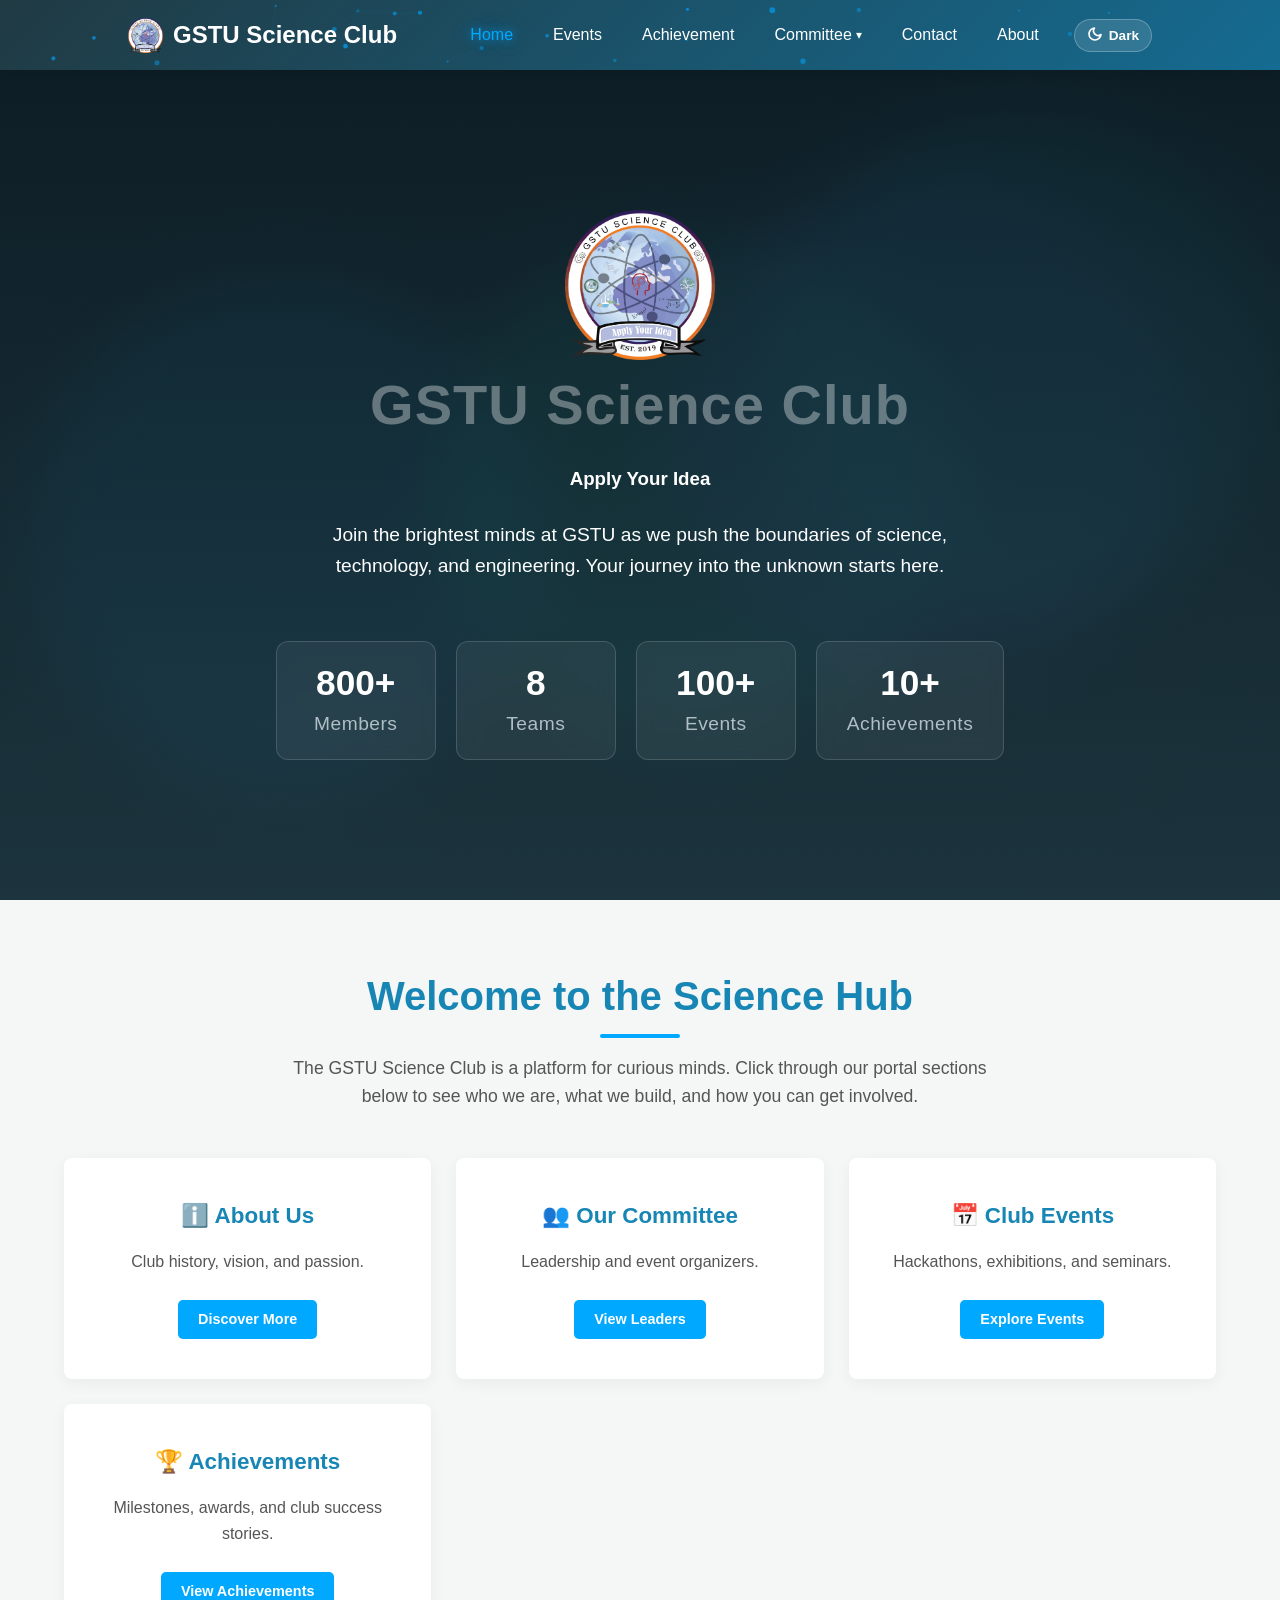
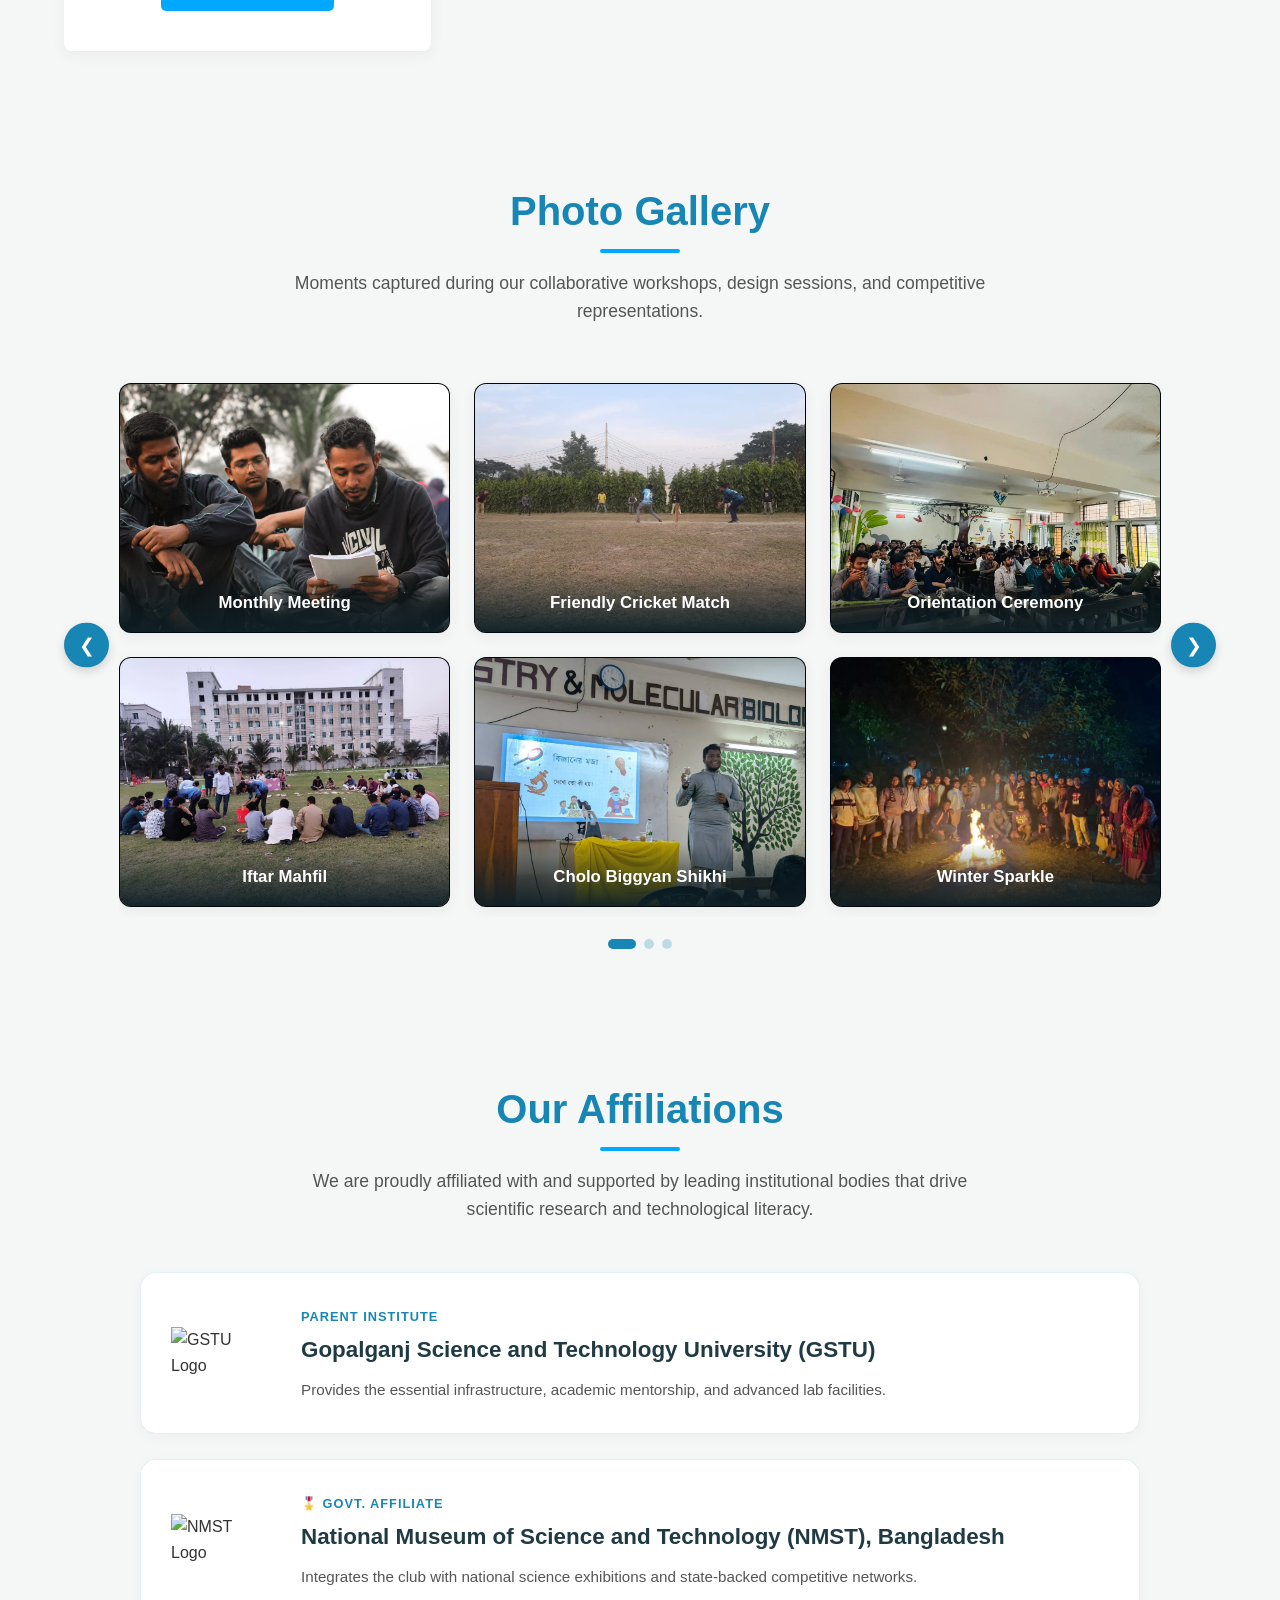
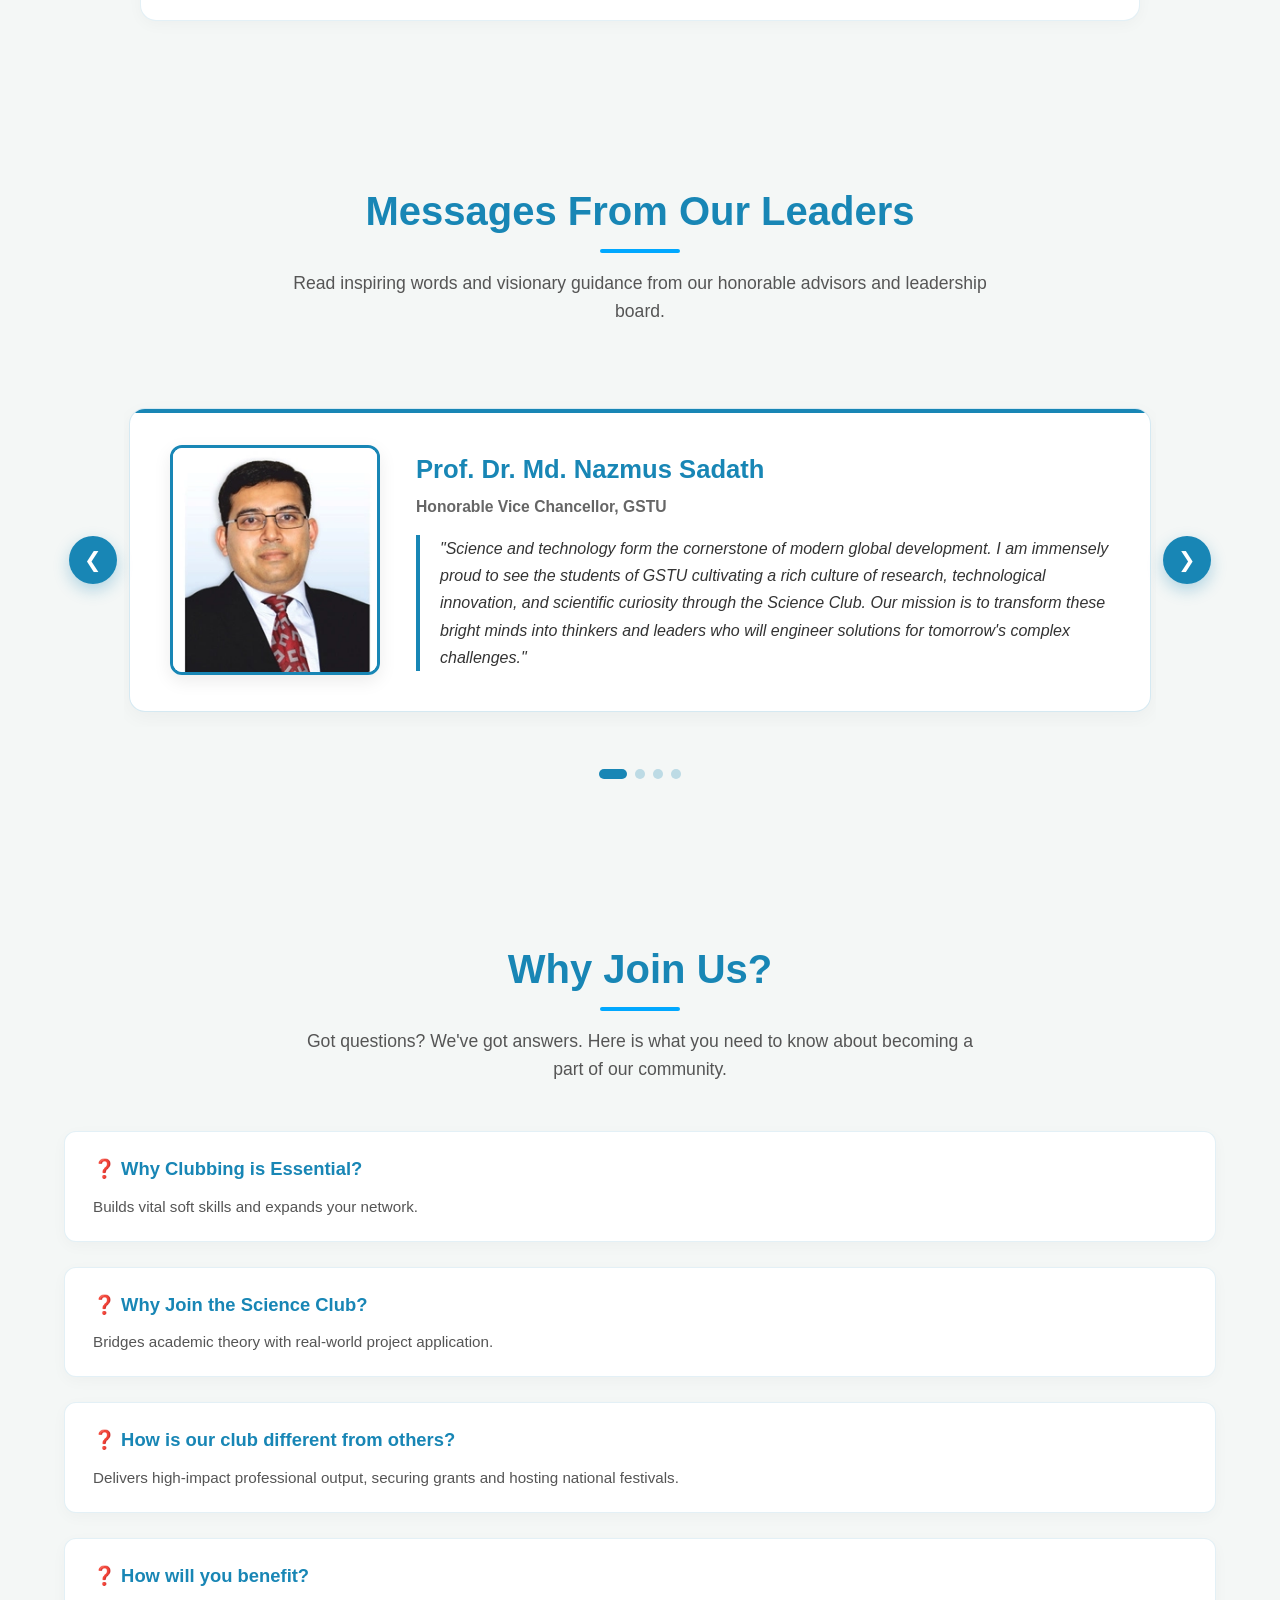
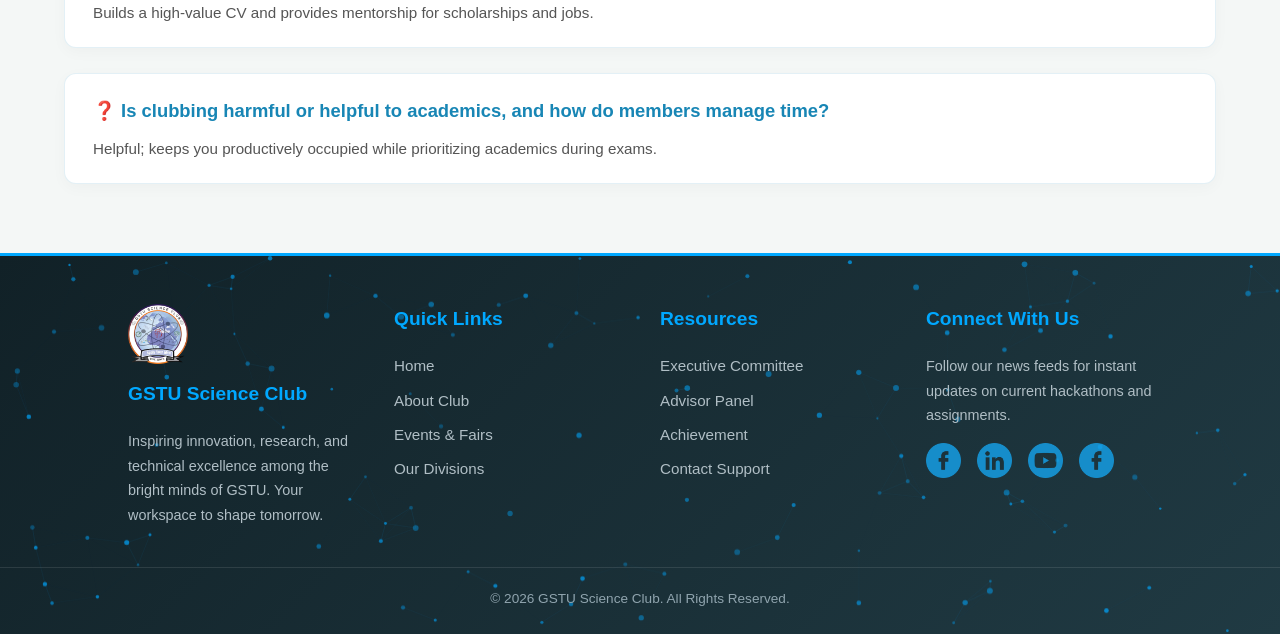
==== index.html @ 538fcd96 "Final" ====
<!DOCTYPE html>
<html lang="en">
<head>
    <meta charset="UTF-8">
    <meta name="viewport" content="width=device-width, initial-scale=1.0">
    <title>Home - GSTU Science Club</title>
    <link rel="stylesheet" href="style.css">
</head>
<body>

    <universal-header></universal-header>

    <section id="hero">
        <img src="image/logo.webp" height="150px" width="150px" alt="GSTU Science Club Logo">
        
        <h1 class="interactive-glow-title" data-text="GSTU Science Club">GSTU Science Club</h1>
        
        <h3>Apply Your Idea</h3> <br>
        <p>Join the brightest minds at GSTU as we push the boundaries of science, technology, and engineering. Your journey into the unknown starts here.</p>
        
        <div class="hero-stats">
            <div class="stat-box">
                <h2>800+</h2>
                <p>Members</p>
            </div>
            <div class="stat-box">
                <h2>8</h2>
                <p>Teams</p>
            </div>
            <div class="stat-box">
                <h2>100+</h2>
                <p>Events</p>
            </div>
            <div class="stat-box">
                <h2>10+</h2>
                <p>Achievements</p>
            </div>
        </div>
    </section>

    <div class="section-container">
        <h2 class="section-title">Welcome to the Science Hub</h2>
        <p class="section-subtitle">The GSTU Science Club is a platform for curious minds. Click through our portal sections below to see who we are, what we build, and how you can get involved.</p>

        <div class="grid">
            <div class="card">
                <h3>ℹ️ About Us</h3>
                <p>Club history, vision, and passion.</p>
                <br>
                <a href="about.html" class="btn" style="padding: 8px 20px; font-size: 0.9rem;">Discover More</a>
            </div>
            <div class="card">
                <h3>👥 Our Committee</h3>
                <p>Leadership and event organizers.</p>
                <br>
                <a href="committee.html" class="btn" style="padding: 8px 20px; font-size: 0.9rem;">View Leaders</a>
            </div>

            <div class="card">
                <h3>📅 Club Events</h3>
                <p>Hackathons, exhibitions, and seminars.</p>
                <br>
                <a href="events.html" class="btn" style="padding: 8px 20px; font-size: 0.9rem;">Explore Events</a>
            </div>

            <div class="card">
                <h3>🏆 Achievements</h3>
                <p>Milestones, awards, and club success stories.</p>
                <br>
                <a href="achievement.html" class="btn" style="padding: 8px 20px; font-size: 0.9rem;">View Achievements</a>
            </div>
        </div>
    </div>

<div class="section-container">
        <h2 class="section-title">Photo Gallery</h2>
        <p class="section-subtitle">Moments captured during our collaborative workshops, design sessions, and competitive representations.</p>

        <div class="gallery-carousel-container">
            <button class="carousel-btn prev-btn" id="galleryPrev" aria-label="Previous photos">&#10094;</button>
            <div class="gallery-carousel-viewport">
                <div class="gallery-double-row-track" id="galleryTrack">
                    <div class="gallery-item">
                        <img src="image/meeting.webp" alt="Monthly Meeting">
                        <div class="gallery-caption">Monthly Meeting</div>
                    </div>
                    <div class="gallery-item">
                        <img src="image/iftar.webp" alt="Iftar Mahfil">
                        <div class="gallery-caption">Iftar Mahfil</div>
                    </div>
                    <div class="gallery-item">
                        <img src="image/cricket.webp" alt="Friendly Cricket Match">
                        <div class="gallery-caption">Friendly Cricket Match</div>
                    </div>
                    <div class="gallery-item">
                        <img src="image/cholo biggan sikhi.webp" alt="Cholo Biggyan Shikhi">
                        <div class="gallery-caption">Cholo Biggyan Shikhi</div>
                    </div>
                    <div class="gallery-item">
                        <img src="image/ori.webp" alt="Orientation Ceremony">
                        <div class="gallery-caption">Orientation Ceremony</div>
                    </div>
                    <div class="gallery-item">
                        <img src="image/winter.webp" alt="Winter Sparkle">
                        <div class="gallery-caption">Winter Sparkle</div>
                    </div>
                    <div class="gallery-item">
                        <img src="image/member req.webp" alt="Member Recruitment">
                        <div class="gallery-caption">Member Recruitment</div>
                    </div>
                    <div class="gallery-item">
                        <img src="image/spss.webp" alt="SPSS Workshop">
                        <div class="gallery-caption">SPSS Workshop</div>
                    </div>
                    <div class="gallery-item">
                        <img src="image/fest 2.webp" alt="Science Fest">
                        <div class="gallery-caption">Science Fest</div>
                    </div>
                    <div class="gallery-item">
                        <img src="image/cr5.webp" alt="Winner: Youth Inovation Fund">
                        <div class="gallery-caption">Winner: Youth Inovation Fund</div>
                    </div>
                    <div class="gallery-item">
                        <img src="image/school visit.webp" alt="School Visit">
                        <div class="gallery-caption">School Visit</div>
                    </div>
                    <div class="gallery-item">
                        <img src="image/crc.webp" alt="Program With CRC">
                        <div class="gallery-caption">Program With CRC</div>
                    </div>
                    <div class="gallery-item">
                        <img src="image/plastic.webp" alt="Cutting Plastic for Climate Action">
                        <div class="gallery-caption">Cutting Plastic for Climate Action</div>
                    </div>
                    <div class="gallery-item">
                        <img src="image/seminar.webp" alt="Seminar">
                        <div class="gallery-caption">Seminar</div>
                    </div>
                    <div class="gallery-item">
                        <img src="image/Debate 1.webp">
                        <div class="gallery-caption">Runner Up: Debate Competition</div>
                    </div>
                    <div class="gallery-item">
                        <img src="image/seminar 2.webp" alt="Seminar">
                        <div class="gallery-caption">Seminar</div>
                    </div>
                    <div class="gallery-item">
                        <img src="image/tree.webp" alt="Tree Plantation">
                        <div class="gallery-caption">Tree Plantation</div>
                    </div>
                    <div class="gallery-item">
                        <img src="image/nmst.webp" alt="National Museum of Science & Technology">
                        <div class="gallery-caption">National Museum of Science & Technology</div>
                    </div>
                </div>                    
        <button class="carousel-btn next-btn" id="galleryNext" aria-label="Next photos">&#10095;</button>
            </div>
            </div>
                <div class="gallery-carousel-dots" id="galleryDots"></div>
        </div>
    </div>

    <div class="section-container">
        <h2 class="section-title">Our Affiliations</h2>
        <p class="section-subtitle">We are proudly affiliated with and supported by leading institutional bodies that drive scientific research and technological literacy.</p>
        
        <div class="affiliations-list" style="display: flex; flex-direction: column; gap: 25px; max-width: 1000px; margin: 2.5rem auto 0 auto;">
            
            <div class="affiliation-wide-card interactive-affiliation-card">
                <div class="affiliation-logo-frame" style="flex-shrink: 0; width: 100px; height: 100px; display: flex; align-items: center; justify-content: center; position: relative; z-index: 2;">
                    <img src="https://upload.wikimedia.org/wikipedia/en/6/67/GSTU_Logo.png" alt="GSTU Logo" style="max-width: 100%; max-height: 100%; object-fit: contain;">
                </div>
                <div class="affiliation-details" style="position: relative; z-index: 2;">
                    <span class="affiliation-badge">Parent Institute</span>
                    <h3>Gopalganj Science and Technology University (GSTU)</h3>
                    <p>Provides the essential infrastructure, academic mentorship, and advanced lab facilities.</p>
                </div>
            </div>

            <div class="affiliation-wide-card interactive-affiliation-card">
                <div class="affiliation-logo-frame" style="flex-shrink: 0; width: 100px; height: 100px; display: flex; align-items: center; justify-content: center; position: relative; z-index: 2;">
                    <img src="https://upload.wikimedia.org/wikipedia/en/thumb/a/a3/National_Museum_of_Science_and_Technology_%28Bangladesh%29_logo.svg/500px-National_Museum_of_Science_and_Technology_%28Bangladesh%29_logo.svg.png" alt="NMST Logo" style="max-width: 100%; max-height: 100%; object-fit: contain;">
                </div>
                <div class="affiliation-details" style="position: relative; z-index: 2;">
                    <span class="affiliation-badge">🎖️ Govt. Affiliate</span>
                    <h3>National Museum of Science and Technology (NMST), Bangladesh</h3>
                    <p>Integrates the club with national science exhibitions and state-backed competitive networks.</p>
                </div>
            </div>

        </div>
    </div>

    <!-- Messages From Our Leaders Section -->
    <div class="section-container messages-section">
        <h2 class="section-title">Messages From Our Leaders</h2>
        <p class="section-subtitle">Read inspiring words and visionary guidance from our honorable advisors and leadership board.</p>

        <!-- Carousel Wrapper (Max Width: 1400px) -->
        <div class="msg-carousel-container" id="msgCarousel" tabindex="0" aria-label="Leader Messages Carousel. Use arrow keys to navigate.">

            <button class="msg-carousel-btn msg-prev-btn" id="msgPrev" aria-label="Previous message">&#10094;</button>
            
            <div class="msg-carousel-viewport" id="msgViewport">
                <div class="msg-carousel-track" id="msgTrack">
                    
                    <!-- Leader 1: Vice Chancellor -->
                    <div class="message-card" data-index="0">
                        <div class="leader-image-frame">
                            <img src="image/VC.webp" alt="Prof. Dr. Md. Nazmus Sadath" onerror="this.src='image/logo.webp'">
                        </div>
                        <div class="leader-content">
                            <h3 class="leader-name">Prof. Dr. Md. Nazmus Sadath</h3>
                            <p class="leader-title">Honorable Vice Chancellor, GSTU</p>
                            <blockquote class="leader-quote">
                                "Science and technology form the cornerstone of modern global development. I am immensely proud to see the students of GSTU cultivating a rich culture of research, technological innovation, and scientific curiosity through the Science Club. Our mission is to transform these bright minds into thinkers and leaders who will engineer solutions for tomorrow's complex challenges."
                            </blockquote>
                        </div>
                    </div>

                    <!-- Leader 2: Chief Advisor -->
                    <div class="message-card" data-index="1">
                        <div class="leader-image-frame">
                            <img src="image/CA.webp" alt="Dr. Md. Kamruzzaman" onerror="this.src='image/logo.webp'">
                        </div>
                        <div class="leader-content">
                            <h3 class="leader-name">Prof Dr. Md. Kamruzzaman</h3>
                            <p class="leader-title">Chief Advisor, GSTU Science Club</p>
                            <blockquote class="leader-quote">
                                "Education is not merely about accumulating facts; it is about learning how to use those facts to innovate. The GSTU Science Club provides a magnificent workspace where classroom theory meets hands-on application. I encourage every student to step forward, join hands with our division teams, work on impactful research, and expand their technical mastery."
                            </blockquote>
                        </div>
                    </div>

                    <!-- Leader 3: President -->
                    <div class="message-card" data-index="2">
                        <div class="leader-image-frame">
                            <img src="image/PS.webp" alt="Md. Tawhidur Rahman" onerror="this.src='image/logo.webp'">
                        </div>
                        <div class="leader-content">
                            <h3 class="leader-name">Md. Tawhidur Rahman</h3>
                            <p class="leader-title">President, GSTU Science Club</p>
                            <blockquote class="leader-quote">
                                "What unites us is a single, constant passion: curiosity. The GSTU Science Club was formed to provide you with a platform for launching even your most far-fetched notions and finding the answers to your technically-based queries. We envision creating a world where failures lead to successes and where each and every one of our students can take that curiosity to the next level."
                            </blockquote>
                        </div>
                    </div>

                    <!-- Leader 4: General Secretary -->
                    <div class="message-card" data-index="3">
                        <div class="leader-image-frame">
                            <img src="image/GS.webp" alt="S M Al-Amin Nishan" onerror="this.src='image/logo.webp'">
                        </div>
                        <div class="leader-content">
                            <h3 class="leader-name">S M Al-Amin Nishan</h3>
                            <p class="leader-title">General Secretary, GSTU Science Club</p>
                            <blockquote class="leader-quote">
                                "I believe science has the power to transform society and build a sustainable future. My vision is to promote scientific curiosity, innovation, and research among students through impactful projects, conferences, and collaborative activities. Together, we strive to create a vibrant scientific community that addresses environmental challenges and contributes to the betterment of society."
                            </blockquote>
                        </div>
                    </div>

                </div>
            </div>

            <button class="msg-carousel-btn msg-next-btn" id="msgNext" aria-label="Next message">&#10095;</button>
        </div>

        <!-- Pagination Dots -->
        <div class="msg-carousel-dots" id="msgDots"></div>
    </div>
    
    <div class="section-container qa-section">
        <h2 class="section-title">Why Join Us?</h2>
        <p class="section-subtitle">Got questions? We've got answers. Here is what you need to know about becoming a part of our community.</p>
        
        <div class="qa-container" style="max-width: 1200px; margin: 0 auto; text-align: left; display: flex; flex-direction: column; gap: 20px;">
            
            <div class="qa-item interactive-qa-card">
                <h4>❓ Why Clubbing is Essential?</h4>
                <p>Builds vital soft skills and expands your network.</p>
            </div>

            <div class="qa-item interactive-qa-card">
                <h4>❓ Why Join the Science Club?</h4>
                <p>Bridges academic theory with real-world project application.</p>
            </div>

            <div class="qa-item interactive-qa-card">
                <h4>❓ How is our club different from others?</h4>
                <p>Delivers high-impact professional output, securing grants and hosting national festivals.</p>
            </div>

            <div class="qa-item interactive-qa-card">
                <h4>❓ How will you benefit?</h4>
                <p>Builds a high-value CV and provides mentorship for scholarships and jobs.</p>
            </div>

            <div class="qa-item interactive-qa-card">
                <h4>❓ Is clubbing harmful or helpful to academics, and how do members manage time?</h4>
                <p>Helpful; keeps you productively occupied while prioritizing academics during exams.</p>
            </div>
        </div>
    </div>

    <!-- Full-Screen Gallery Preview Modal -->
    <div id="galleryModal" class="gallery-modal" aria-hidden="true">
        <span class="modal-close" id="modalClose">&times;</span>
        <div class="modal-content-wrapper">
            <img class="modal-image" id="modalImg" src="" alt="Expanded View">
            <div class="modal-caption" id="modalCaption"></div>
        </div>
    </div>

    <universal-footer></universal-footer>

    <script src="main.js"></script>
</body>
</html>
---- style.css ----
/* Base Styles */
:root {
    --primary-color: #1886b5;
    --secondary-color: #203a43;
    --accent-color: #00a8ff;
    --text-dark: #333333;
    --text-muted: #555555;
    --text-light: #ffffff;
    --bg-light: #f4f7f6;
    --card-bg: #ffffff;
    
    /* Social Button Theme Variables */
    --btn-social-bg: #f0f2f5;
    --btn-social-text: #1c1e21;

    --brand-primary: #1886b5;
    --brand-hover: #005678;
}

/* Dark Theme Variables Configuration Overrides */
[data-theme="dark"] {
    --primary-color: #1aa4df;
    --secondary-color: #0b1518;
    --accent-color: #00e5ff;
    --text-dark: #f4f7f6;
    --text-muted: #b0bec5;
    --text-light: #ffffff;
    --bg-light: #121e24;
    --card-bg: #1a2d36;
    
    /* Social Button Dark Mode Overrides */
    --btn-social-bg: #253942;
    --btn-social-text: #f4f7f6;
}

* {
    margin: 0;
    padding: 0;
    box-sizing: border-box;
    font-family: 'Segoe UI', Tahoma, Geneva, Verdana, sans-serif;
}

/* Structural Layout Anchors */
universal-header {
    display: block;
    position: fixed;
    top: 0;
    left: 0;
    width: 100%;
    z-index: 2000;
    margin: 0;
    padding: 0;
}

universal-footer {
    display: block;
    margin: 0;
    padding: 0;
}

body {
    line-height: 1.6;
    color: var(--text-dark);
    background-color: var(--bg-light);
    display: flex;
    flex-direction: column;
    min-height: 100vh;
    padding-top: 70px;
    margin: 0;
    transition: background-color 0.3s ease, color 0.3s ease;
}

/* High Performance Canvas Layer Styles */
.particle-canvas {
    position: absolute;
    top: 0;
    left: 0;
    width: 100%;
    height: 100%;
    pointer-events: none;
    z-index: 1;
}

.advisor-photo {
    width: 100%;
    max-width: 200px; 
    height: 250px; 
    margin-bottom: 18px; 
    border-radius: 12px; 
    overflow: hidden;
    border: 1px solid rgba(15, 83, 112, 0.1);
    box-shadow: 0 4px 15px rgba(0,0,0,0.05);
    background: #e2e8f0; 
}

@keyframes gradientFlow {
    0% { background-position: 0% 50%; }
    50% { background-position: 100% 50%; }
    100% { background-position: 0% 50%; }
}

/* Navigation Bar */
header {
    background: linear-gradient(-45deg, var(--secondary-color), var(--primary-color), #1c82ab, #156b91, var(--secondary-color));
    background-size: 400% 400%;
    animation: gradientFlow 12s ease infinite;
    color: var(--text-light);
    padding: 1rem 0;
    box-shadow: 0 2px 10px rgba(0,0,0,0.1);
    width: 100%;
    margin: 0;
    position: relative;
}

.nav-container {
    width: 100%;
    max-width: none;
    padding: 0 10%;      
    margin: auto;
    display: flex;
    justify-content: space-between;
    align-items: center;
    position: relative;
    z-index: 2;
}

.logo {
    display: flex;
    align-items: center;
    gap: 10px;
    font-size: clamp(1.1rem, 4.5vw, 1.5rem); 
    font-weight: bold;
    text-decoration: none;
    color: var(--text-light);
    white-space: nowrap; 
}

nav ul {
    list-style: none;
    display: flex;
    align-items: center;
}

nav ul li {
    margin-left: 20px;
    position: relative; 
}

nav ul li a {
    color: var(--text-light);
    text-decoration: none;
    font-weight: 500;
    transition: color 0.3s ease, text-shadow 0.3s ease;
    padding: 5px 10px;
    border-radius: 4px;
    display: inline-flex;
    align-items: center;
    gap: 4px;
}

nav ul li a:hover, nav ul li a.active {
    color: var(--accent-color);
    text-shadow: 0 0 10px rgba(0, 168, 255, 0.75), 
                 0 0 20px rgba(0, 168, 255, 0.4);
}

.theme-toggle-li {
    margin-left: 25px;
    display: flex;
    align-items: center;
}

.theme-toggle-btn {
    background: rgba(255, 255, 255, 0.12);
    border: 1px solid rgba(255, 255, 255, 0.25);
    color: var(--text-light);
    cursor: pointer;
    padding: 6px 12px;
    border-radius: 20px;
    font-size: 0.85rem;
    font-weight: 600;
    display: flex;
    align-items: center;
    gap: 6px;
    transition: background 0.3s ease, border-color 0.3s ease, color 0.3s ease, transform 0.2s ease;
}

.theme-toggle-btn:hover {
    background: var(--accent-color);
    border-color: var(--accent-color);
    color: var(--text-light);
    transform: scale(1.05);
}

/* Dropdown Menu Interface */
.dropdown-arrow {
    font-size: 0.75rem;
    transition: transform 0.3s ease;
}

.dropdown-menu {
    position: absolute;
    top: 100%;
    left: 50%;
    transform: translateX(-50%) translateY(15px);
    background-color: var(--secondary-color);
    border-top: 3px solid var(--accent-color);
    box-shadow: 0 8px 25px rgba(0, 0, 0, 0.25);
    min-width: 200px;
    border-radius: 0 0 6px 6px;
    padding: 8px 0;
    display: block;
    flex-direction: column;
    opacity: 0;
    visibility: hidden;
    pointer-events: none;
    transition: opacity 0.3s ease, transform 0.3s cubic-bezier(0.25, 0.8, 0.25, 1), visibility 0.3s;
    z-index: 2500;
}

.dropdown-menu li {
    margin-left: 0 !important;
    width: 100%;
}

.dropdown-menu li a {
    display: block;
    padding: 10px 20px;
    color: rgba(255, 255, 255, 0.85);
    font-size: 0.95rem;
    font-weight: 500;
    border-radius: 0;
    white-space: nowrap;
    transition: background-color 0.25s ease, color 0.25s ease, padding-left 0.25s ease;
}

.dropdown-menu li a:hover {
    background-color: rgba(0, 168, 255, 0.15);
    color: var(--accent-color);
    padding-left: 25px;
    text-shadow: none; 
}

@media (min-width: 901px) {
    .dropdown:hover .dropdown-menu {
        opacity: 1;
        visibility: visible;
        pointer-events: auto;
        transform: translateX(-50%) translateY(0);
    }

    .dropdown:hover .dropdown-arrow {
        transform: rotate(180deg);
    }
}

/* Hero Section */
#hero {
    background: linear-gradient(rgba(15, 32, 39, 0.85), rgba(32, 58, 67, 0.85)), url(image/hero.webp) center/cover;
    height: auto;
    min-height: calc(100vh - 70px);
    display: flex;
    flex-direction: column;
    justify-content: center;
    align-items: center;
    text-align: center;
    color: var(--text-light);
    padding: 40px 20px;
}

.interactive-glow-title {
    font-size: 3.5rem;
    margin-bottom: 15px;
    letter-spacing: 1px;
    position: relative;
    display: inline-block;
    color: rgba(255, 255, 255, 0.35);
    cursor: pointer;
    user-select: none;
    transition: text-shadow 0.4s ease;
}

.interactive-glow-title::after {
    content: attr(data-text);
    position: absolute;
    left: 0;
    top: 0;
    width: 100%;
    height: 100%;
    color: var(--text-light);
    -webkit-mask-image: radial-gradient(circle at var(--x, 0px) var(--y, 0px), var(--primary-color) 0%, transparent 0%);
    mask-image: radial-gradient(circle at var(--x, 0px) var(--y, 0px), var(--primary-color) 0%, transparent 0%);
    transition: -webkit-mask-image 0.6s cubic-bezier(0.1, 0.8, 0.2, 1);
    transition: mask-image 0.6s cubic-bezier(0.1, 0.8, 0.2, 1);
}

.interactive-glow-title:hover {
    color: rgba(255, 255, 255, 0.8);
    text-shadow: 0 0 10px rgba(15, 83, 112, 0.6),
                 0 0 20px rgba(15, 83, 112, 0.4),
                 0 0 35px var(--primary-color);
}

.interactive-glow-title:hover::after {
    -webkit-mask-image: radial-gradient(circle at var(--x, 0px) var(--y, 0px), var(--primary-color) 150%, transparent 150%);
    mask-image: radial-gradient(circle at var(--x, 0px) var(--y, 0px), var(--primary-color) 150%, transparent 150%);
}

#hero p {
    font-size: 1.2rem;
    margin-bottom: 25px;
    max-width: 700px;
}

/* Hero Stats Dashboard */
.hero-stats {
    display: flex;
    justify-content: center;
    gap: 20px;
    flex-wrap: wrap;
    margin-top: 35px;
    width: 100%;
    max-width: 850px;
    position: relative;
    z-index: 2;
}

.stat-box {
    position: relative;
    background: rgba(255, 255, 255, 0.06);
    padding: 20px 30px;
    border-radius: 12px;
    min-width: 160px;
    text-align: center;
    backdrop-filter: blur(8px);
    -webkit-backdrop-filter: blur(8px);
    border: 1px solid rgba(255, 255, 255, 0.15);
    cursor: default;
    transition: background-color 0.4s ease, transform 0.3s cubic-bezier(0.25, 0.8, 0.25, 1), box-shadow 0.3s ease, border-color 0.3s ease;
}

.stat-box h2 {
    font-size: 2.2rem;
    font-weight: 800;
    color: var(--text-light);
    line-height: 1.2;
    margin-bottom: 4px;
    transition: color 0.3s ease;
}

.stat-box p {
    font-size: 0.95rem;
    color: #b0bec5;
    margin-bottom: 0 !important;
    font-weight: 500;
    letter-spacing: 0.5px;
    transition: color 0.3s ease;
}

.stat-box:hover {
    background-color: rgba(0, 168, 255, 0.15);
    border-color: var(--accent-color);
    transform: translateY(-5px);
    box-shadow: 0 8px 25px rgba(0, 168, 255, 0.3);
}

.stat-box:hover h2 { color: var(--accent-color); }
.stat-box:hover p { color: var(--text-light); }

.btn {
    display: inline-block;
    background-color: var(--accent-color);
    color: var(--text-light);
    padding: 12px 30px;
    text-decoration: none;
    border-radius: 5px;
    font-weight: bold;
    border: none;
    cursor: pointer;
    transition: background 0.3s ease, transform 0.2s ease;
}

.btn:hover {
    background-color: #0086cc;
    transform: translateY(-2px);
}

/* Sections General */
.section-container {
    width: 90%;
    max-width: 1200px;
    margin: 4rem auto;
    text-align: center;
    flex: 1;
}

.section-title {
    font-size: 2.5rem;
    margin-bottom: 1rem;
    color: var(--primary-color);
    position: relative;
    padding-bottom: 10px;
    transition: color 0.3s ease;
}

.section-title::after {
    content: '';
    position: absolute;
    bottom: 0;
    left: 50%;
    transform: translateX(-50%);
    width: 80px;
    height: 4px;
    background-color: var(--accent-color);
    border-radius: 2px;
}

.section-subtitle {
    font-size: 1.1rem;
    color: var(--text-muted);
    margin-bottom: 3rem;
    max-width: 700px;
    margin-left: auto;
    margin-right: auto;
    transition: color 0.3s ease;
}

/* Grid Framework */
.grid {
    display: grid;
    grid-template-columns: repeat(auto-fit, minmax(280px, 1fr));
    gap: 25px;
    margin-top: 2rem;
}

.card {
    background: var(--card-bg);
    padding: 2.5rem 2rem;
    border-radius: 8px;
    box-shadow: 0 4px 15px rgba(0,0,0,0.05);
    text-align: center;
    transition: background-color 0.4s cubic-bezier(0.25, 0.8, 0.25, 1), color 0.4s ease, transform 0.3s ease, box-shadow 0.3s ease;
}

.card h3 {
    margin-bottom: 15px;
    color: var(--primary-color);
    font-size: 1.4rem;
    transition: color 0.3s ease;
}

.card p {
    color: var(--text-muted);
    font-size: 1rem;
    transition: color 0.3s ease;
}

.card:hover {
    background-color: var(--primary-color);
    transform: translateY(-6px);
    box-shadow: 0 12px 24px rgba(15, 83, 112, 0.25);
}

.card:hover h3 { color: var(--text-light); }
.card:hover p, .card:hover b { color: #e2e8f0; }

/* Photo Gallery Carousel */
.gallery-carousel-container {
    position: relative;
    display: flex;
    align-items: center;
    max-width: 100%;
    margin: 2rem auto 0 auto;
    padding: 0 55px;
}

.gallery-carousel-viewport {
    overflow: hidden;
    width: 100%;
    padding: 10px 0;
}

.gallery-double-row-track {
    display: grid;
    grid-template-rows: repeat(2, 250px);
    grid-auto-columns: calc(33.333% - 16px);
    grid-auto-flow: column;
    gap: 24px;
    transition: transform 0.5s cubic-bezier(0.25, 0.8, 0.25, 1);
    will-change: transform;
}

.gallery-item {
    overflow: hidden;
    border-radius: 12px;
    box-shadow: 0 4px 15px rgba(0, 0, 0, 0.05);
    position: relative;
    background: #000;
    height: 100%;
    width: 100%;
    border: 1px solid rgba(15, 83, 112, 0.1);
    cursor: pointer;
    transition: transform 0.4s cubic-bezier(0.25, 0.8, 0.25, 1), box-shadow 0.4s ease, border-color 0.4s ease;
}

.gallery-item img {
    width: 100%;
    height: 100%;
    object-fit: cover;
    display: block;
    transform: scale(1);
    transition: transform 0.5s cubic-bezier(0.25, 0.8, 0.25, 1), filter 0.4s ease;
}

.gallery-caption {
    position: absolute;
    bottom: 0;
    left: 0;
    width: 100%;
    background: linear-gradient(transparent, rgba(15, 32, 39, 0.95));
    color: var(--text-light);
    padding: 20px 15px 15px 15px;
    font-size: 1.05rem;
    font-weight: 600;
    text-align: center;
    transform: translateY(0);
    transition: transform 0.4s cubic-bezier(0.25, 0.8, 0.25, 1), color 0.3s ease, background 0.4s ease;
    z-index: 2;
    pointer-events: none;
}

.gallery-item:hover {
    transform: translateY(-5px);
    border-color: var(--accent-color, #00a8ff);
    box-shadow: 0 10px 25px rgba(0, 168, 255, 0.15);
}

.gallery-item:hover img {
    transform: scale(1.08);
    filter: brightness(90%);
}

.gallery-item:hover .gallery-caption {
    color: var(--accent-color, #00a8ff);
    background: linear-gradient(transparent, rgba(20, 58, 67, 0.98));
}

.carousel-btn {
    position: absolute;
    top: 50%;
    transform: translateY(-50%);
    background: var(--primary-color);
    color: var(--text-light);
    border: 2px solid transparent;
    width: 45px;
    height: 45px;
    border-radius: 50%;
    font-size: 1.2rem;
    cursor: pointer;
    display: flex;
    align-items: center;
    justify-content: center;
    z-index: 10;
    box-shadow: 0 4px 10px rgba(0, 0, 0, 0.15);
    transition: background 0.3s ease, border-color 0.3s ease, transform 0.2s ease, opacity 0.3s ease;
}

.carousel-btn:hover:not(:disabled) {
    background: var(--secondary-color);
    border-color: var(--accent-color);
    transform: translateY(-50%) scale(1.05);
}

.carousel-btn:active:not(:disabled) {
    transform: translateY(-50%) scale(0.95);
}

.carousel-btn:disabled {
    background: #cccccc;
    cursor: not-allowed;
    opacity: 0.4;
}

.prev-btn { left: 0; }
.next-btn { right: 0; }

/* Full Screen Gallery Modal Styles */
.gallery-modal {
    display: flex; 
    position: fixed;
    z-index: 4000; 
    left: 0;
    top: 0;
    width: 100vw;
    height: 100vh;
    background-color: rgba(0, 0, 0, 0.92);
    backdrop-filter: blur(10px);
    -webkit-backdrop-filter: blur(10px);
    justify-content: center;
    align-items: center;
    opacity: 0;
    visibility: hidden;
    pointer-events: none;
    transition: opacity 0.3s ease, visibility 0.3s ease;
}

.gallery-modal.show {
    opacity: 1;
    visibility: visible;
    pointer-events: auto;
}

.modal-content-wrapper {
    max-width: 90%;
    max-height: 85vh;
    display: flex;
    flex-direction: column;
    align-items: center;
    justify-content: center;
}

.modal-image {
    max-width: 100%;
    max-height: 75vh;
    object-fit: contain;
    border-radius: 8px;
    box-shadow: 0 10px 35px rgba(0, 0, 0, 0.7);
}

.modal-caption {
    margin-top: 18px;
    color: #ffffff;
    font-size: 1.3rem;
    font-weight: 600;
    text-align: center;
    letter-spacing: 0.5px;
    text-shadow: 0 2px 4px rgba(0,0,0,0.5);
}

.modal-close {
    position: absolute;
    top: 20px;
    right: 35px;
    color: #ffffff;
    font-size: 40px;
    font-weight: bold;
    cursor: pointer;
    transition: color 0.2s ease, transform 0.2s ease;
    z-index: 4001;
    user-select: none;
}

.modal-close:hover {
    color: var(--accent-color, #00a8ff);
    transform: scale(1.15);
}

/* Interactive Cards Matrix */
.qa-item {
    position: relative;
    overflow: hidden;
    padding: 22px 28px;
    background: var(--card-bg);
    border-radius: 12px;
    border: 1px solid rgba(24, 134, 181, 0.12);
    box-shadow: 0 4px 15px rgba(0,0,0,0.03);
    margin-bottom: 5px;
    transition: background-color 0.4s cubic-bezier(0.25, 0.8, 0.25, 1), transform 0.3s cubic-bezier(0.25, 0.8, 0.25, 1), box-shadow 0.3s ease, border-color 0.3s ease;
}

.qa-item h4 {
    margin-bottom: 10px;
    color: var(--primary-color);
    font-size: 1.15rem;
    font-weight: 700;
    position: relative;
    z-index: 2;
    transition: color 0.3s ease;
}

.qa-item p {
    color: var(--text-muted);
    line-height: 1.65;
    font-size: 0.95rem;
    position: relative;
    z-index: 2;
    margin: 0;
    transition: color 0.3s ease;
}

.qa-item::before {
    content: '';
    position: absolute;
    top: 0;
    left: 0;
    width: 100%;
    height: 100%;
    background: radial-gradient(circle 200px at var(--x, 0px) var(--y, 0px), rgba(0, 168, 255, 0.15), transparent 100%);
    opacity: 0;
    transition: opacity 0.3s ease;
    z-index: 1;
    pointer-events: none;
}

.qa-item:hover {
    background-color: var(--primary-color);
    transform: translateY(-4px);
    border-color: var(--accent-color);
    box-shadow: 0 10px 24px rgba(15, 83, 112, 0.25);
}

.qa-item:hover h4 { color: var(--text-light); }
.qa-item:hover p { color: #e2e8f0; }
.qa-item:hover::before { opacity: 1; }

.affiliation-wide-card {
    display: flex; 
    align-items: center; 
    gap: 30px; 
    background: var(--card-bg); 
    border: 1px solid rgba(24, 134, 181, 0.12); 
    border-radius: 16px; 
    padding: 30px; 
    text-align: left; 
    position: relative;
    overflow: hidden;
    box-shadow: 0 4px 15px rgba(0,0,0,0.03);
    transition: background-color 0.4s cubic-bezier(0.25, 0.8, 0.25, 1), transform 0.3s cubic-bezier(0.25, 0.8, 0.25, 1), border-color 0.3s ease, box-shadow 0.3s ease;
}

.affiliation-badge {
    font-size: 0.8rem;
    color: var(--primary-color);
    font-weight: 700;
    text-transform: uppercase;
    letter-spacing: 1px;
    transition: color 0.3s ease;
}

.affiliation-details h3 {
    font-size: 1.4rem;
    color: var(--secondary-color);
    margin: 4px 0 10px 0;
    font-weight: 700;
    transition: color 0.3s ease;
}

[data-theme="dark"] .affiliation-details h3 {
    color: var(--text-dark);
}

.affiliation-details p {
    font-size: 0.95rem;
    line-height: 1.6;
    color: var(--text-muted);
    margin: 0;
    transition: color 0.3s ease;
}

.affiliation-wide-card::before {
    content: '';
    position: absolute;
    top: 0;
    left: 0;
    width: 100%;
    height: 100%;
    background: radial-gradient(circle 250px at var(--x, 0px) var(--y, 0px), rgba(0, 168, 255, 0.2), transparent 100%);
    opacity: 0;
    transition: opacity 0.4s ease;
    z-index: 1;
    pointer-events: none;
}

.affiliation-wide-card:hover {
    background-color: var(--primary-color);
    transform: translateY(-5px);
    border-color: var(--accent-color);
    box-shadow: 0 14px 30px rgba(15, 83, 112, 0.25);
}

.affiliation-wide-card:hover .affiliation-badge { color: var(--accent-color); }
.affiliation-wide-card:hover .affiliation-details h3 { color: var(--text-light); }
.affiliation-wide-card:hover .affiliation-details p { color: #e2e8f0; }
.affiliation-wide-card:hover::before { opacity: 1; }

/* Footer Area styling */
footer {
    background: linear-gradient(-45deg, #112127, var(--secondary-color), #2c4f5c, var(--secondary-color), #112127);
    background-size: 400% 400%;
    animation: gradientFlow 12s ease infinite;
    color: var(--text-light);
    padding: 3rem 0 1.5rem 0;
    margin-top: auto;
    font-size: 0.95rem;
    border-top: 3px solid var(--accent-color);
    position: relative;
}

.footer-container {
    width: 100%;
    max-width: none;
    padding: 0 10%;      
    margin: 0 auto;
    display: grid;
    grid-template-columns: repeat(auto-fit, minmax(220px, 1fr));
    gap: 40px;
    text-align: left;
    position: relative;
    z-index: 2;
}

.footer-col h3 {
    font-size: 1.2rem;
    margin-bottom: 20px;
    color: var(--accent-color);
}

.footer-col p {
    font-size: 0.9rem;
    color: #b0bec5;
    line-height: 1.7;
}

.footer-col ul { list-style: none; padding: 0; }
.footer-col ul li { margin-bottom: 10px; }

.footer-col ul li a {
    color: #b0bec5;
    text-decoration: none;
    transition: color 0.3s ease, padding-left 0.3s ease;
    display: inline-block;
}

.footer-col ul li a:hover {
    color: var(--accent-color);
    padding-left: 4px;
}

.social-links {
    display: flex;
    gap: 16px;
    margin-top: 15px;
    align-items: center;
}

.social-links a {
    display: inline-block;
    text-decoration: none;
    transition: transform 0.2s ease;
}

.social-links a img {
    width: 35px;
    height: 35px;
    object-fit: contain;
    display: block;
    opacity: 0.8;
    filter: grayscale(15%);
    transition: opacity 0.3s ease, filter 0.3s ease;
}

.social-links a:hover { transform: translateY(-2px); }
.social-links a:hover img { opacity: 1; filter: grayscale(0%); }

.footer-bottom {
    text-align: center;
    margin-top: 40px;
    padding-top: 20px;
    border-top: 1px solid rgba(255, 255, 255, 0.1);
    font-size: 0.85rem;
    color: #90a4ae;
    position: relative;
    z-index: 2;
}

/* Responsive Media Viewports */
@media (max-width: 968px) {
    .gallery-double-row-track {
        grid-auto-columns: calc(50% - 12px);
    }
}

@media (max-width: 900px) {
    universal-header { 
        position: fixed; 
        top: 0;
        left: 0;
        width: 100%;
        z-index: 2000;
    }
    
    body { padding-top: 80px; }
    
    .nav-container { 
        flex-direction: row; 
        justify-content: space-between;
        width: 100%;
        padding: 5px 6%; 
    }

    .menu-toggle {
        display: flex !important;
        flex-direction: column;
        justify-content: space-between;
        width: 26px;
        height: 19px;
        background: transparent;
        border: none;
        cursor: pointer;
        z-index: 2501;
    }

    .menu-toggle span {
        display: block;
        width: 100%;
        height: 3px;
        background-color: var(--text-light);
        border-radius: 3px;
        transition: transform 0.3s ease, opacity 0.3s ease;
    }

    .menu-toggle.open span:nth-child(1) { transform: translateY(8px) rotate(45deg); }
    .menu-toggle.open span:nth-child(2) { opacity: 0; }
    .menu-toggle.open span:nth-child(3) { transform: translateY(-8px) rotate(-45deg); }

    nav {
        position: fixed;
        top: 0;
        right: 0;
        width: 290px;
        max-width: 85%;
        height: 100vh;
        background: linear-gradient(135deg, var(--secondary-color), #14262c);
        transform: translateX(100%);
        visibility: hidden;
        transition: transform 0.4s cubic-bezier(0.25, 0.8, 0.25, 1), visibility 0.4s;
        box-shadow: -8px 0 25px rgba(0,0,0,0.3);
        z-index: 2400;
        padding: 80px 0 30px 0;
        overflow-y: auto;
    }

    nav.open { transform: translateX(0); visibility: visible; }
    nav ul { flex-direction: column; width: 100%; padding: 15px 0; align-items: stretch; }
    nav ul li { margin: 0; width: 100%; }

    nav ul li a {
        display: flex;
        justify-content: space-between;
        padding: 14px 24px;
        width: 100%;
        border-radius: 0;
        border-bottom: 1px solid rgba(255, 255, 255, 0.04);
    }

    .theme-toggle-li { margin: 15px 24px 0 24px; justify-content: center; }
    .theme-toggle-btn { width: 100%; justify-content: center; padding: 10px 0; }

    .dropdown-menu {
        position: static;
        transform: none !important;
        box-shadow: none;
        width: 100%;
        opacity: 1;
        visibility: visible;
        pointer-events: auto;
        display: none; 
        background-color: rgba(0, 0, 0, 0.25);
        padding: 0;
        border-top: none;
        border-left: 4px solid var(--accent-color);
    }

    .dropdown-menu.open { display: block; }
    .dropdown-menu li a { padding-left: 40px; }

    .footer-container { text-align: center; padding: 0 6%; }
    .social-links { justify-content: center; }
    .hero-stats { gap: 12px; }
    .stat-box { min-width: 140px; padding: 15px 20px; }
}

@media (max-width: 768px) {
    .affiliation-wide-card {
        flex-direction: column;
        text-align: center !important;
        padding: 25px 20px;
        gap: 15px;
    }

    .modal-close {
        top: 15px;
        right: 20px;
        font-size: 35px;
    }
}

@media (max-width: 600px) {
    .gallery-carousel-container { padding: 0 40px; }
    .gallery-double-row-track { grid-auto-columns: 100%; }
    .carousel-btn { width: 35px; height: 35px; font-size: 1rem; }
}

/* ==========================================
   INTERACTIVE MESSAGES CAROUSEL CARDS
   ========================================== */

.messages-section {
    position: relative;
    padding: 30px 0;
}

.msg-carousel-container {
    position: relative;
    display: flex;
    align-items: center;
    max-width: 1400px;
    margin: 0 auto;
    padding: 20px 60px;
    outline: none;
    border-radius: 20px;
}

.msg-carousel-viewport {
    overflow: hidden;
    width: 100%;
    padding: 15px 5px;
    touch-action: pan-y;
}

.msg-carousel-track {
    display: flex;
    gap: 20px;
    transition: transform 0.5s cubic-bezier(0.22, 1, 0.36, 1);
    will-change: transform;
}

/* Interactive Card Base */
.message-card {
    position: relative;
    flex: 0 0 100%;
    max-width: 100%;
    background: var(--card-bg, #ffffff);
    border-radius: 16px;
    padding: 36px 40px;
    display: flex;
    align-items: center;
    gap: 36px;
    text-align: left;
    box-shadow: 0 6px 20px rgba(0, 0, 0, 0.04);
    border: 1px solid rgba(24, 134, 181, 0.18);
    user-select: none;
    overflow: hidden;
    cursor: pointer;
    transition: background-color 0.4s cubic-bezier(0.25, 0.8, 0.25, 1), 
                transform 0.3s cubic-bezier(0.25, 0.8, 0.25, 1), 
                border-color 0.3s ease, 
                box-shadow 0.3s ease;
}

/* Fixed Top Accent Bar */
.message-card::before {
    content: '';
    position: absolute;
    top: 0;
    left: 0;
    width: 100%;
    height: 4px;
    background: var(--brand-primary);
    z-index: 2;
}

/* Dynamic Radial Mouse Spotlight Layer */
.message-card::after {
    content: '';
    position: absolute;
    top: 0;
    left: 0;
    width: 100%;
    height: 100%;
    background: radial-gradient(circle 250px at var(--x, 0px) var(--y, 0px), rgba(0, 168, 255, 0.2), transparent 100%);
    opacity: 0;
    transition: opacity 0.4s ease;
    z-index: 1;
    pointer-events: none;
}

/* Ensure Inner Content Remains Above Gradient Layer */
.leader-image-frame,
.leader-content {
    position: relative;
    z-index: 2;
}

/* Leader Photo Frame */
.leader-image-frame {
    flex-shrink: 0;
    width: 210px;
    height: 230px;
    border-radius: 12px;
    overflow: hidden;
    border: 3px solid var(--brand-primary);
    box-shadow: 0 6px 18px rgba(0, 0, 0, 0.08);
    transition: border-color 0.3s ease, box-shadow 0.3s ease;
}

.leader-image-frame img {
    width: 100%;
    height: 100%;
    object-fit: cover;
}

/* Leader Content Typography */
.leader-content {
    flex: 1;
}

.leader-name {
    font-size: 1.6rem;
    font-weight: 700;
    color: var(--brand-primary);
    margin-bottom: 4px;
    transition: color 0.3s ease;
}

.leader-title {
    font-size: 0.98rem;
    font-weight: 600;
    color: #666;
    margin-bottom: 16px;
    transition: color 0.3s ease;
}

.leader-quote {
    position: relative;
    font-size: 1rem;
    font-style: italic;
    line-height: 1.7;
    color: var(--text-dark, #333);
    padding-left: 20px;
    border-left: 4px solid var(--brand-primary);
    margin: 0;
    transition: color 0.3s ease, border-left-color 0.3s ease, border-top-color 0.3s ease;
}

/* Hover Dynamics */
.message-card:hover {
    background-color: var(--primary-color);
    transform: translateY(-5px);
    border-color: var(--accent-color);
    box-shadow: 0 14px 30px rgba(15, 83, 112, 0.25);
}

.message-card:hover::after {
    opacity: 1;
}

.message-card:hover .leader-name {
    color: var(--text-light, #ffffff);
}

.message-card:hover .leader-title {
    color: var(--accent-color, #00a8ff);
}

.message-card:hover .leader-quote {
    color: #e2e8f0;
    border-left-color: var(--accent-color);
}

.message-card:hover .leader-image-frame {
    border-color: var(--accent-color);
    box-shadow: 0 8px 22px rgba(0, 168, 255, 0.35);
}

/* Navigation Arrows */
.msg-carousel-btn {
    position: absolute;
    top: 50%;
    transform: translateY(-50%);
    background: var(--brand-primary);
    color: #ffffff;
    border: none;
    width: 48px;
    height: 48px;
    border-radius: 50%;
    font-size: 1.3rem;
    cursor: pointer;
    display: flex;
    align-items: center;
    justify-content: center;
    z-index: 10;
    box-shadow: 0 6px 16px rgba(24, 134, 181, 0.3);
    transition: background-color 0.2s ease;
}

.msg-carousel-btn:hover {
    background: var(--brand-hover);
}

.msg-prev-btn { left: 5px; }
.msg-next-btn { right: 5px; }

/* Pagination Dots */
.msg-carousel-dots {
    display: flex;
    justify-content: center;
    align-items: center;
    gap: 8px;
    margin-top: 22px;
}

.msg-dot {
    width: 10px;
    height: 10px;
    border-radius: 50%;
    border: none;
    background-color: rgba(24, 134, 181, 0.25);
    cursor: pointer;
    transition: all 0.2s ease;
}

.msg-dot.active {
    background-color: var(--brand-primary);
    width: 28px;
    border-radius: 10px;
}

/* Responsive Adjustments */
@media (max-width: 992px) {
    .msg-carousel-container { padding: 15px 45px; }
    .leader-image-frame { width: 180px; height: 200px; }
}

@media (max-width: 768px) {
    .msg-carousel-container { padding: 10px 5px; }
    
    .message-card {
        flex-direction: column;
        text-align: center;
        padding: 24px 18px;
        gap: 16px;
    }

    .leader-quote {
        padding-left: 0;
        border-left: none;
        border-top: 3px solid var(--brand-primary);
        padding-top: 14px;
        font-size: 0.94rem;
    }

    .message-card:hover .leader-quote {
        border-top-color: var(--accent-color);
    }

    .msg-carousel-btn { width: 40px; height: 40px; font-size: 1rem; }
    .msg-prev-btn { left: -5px; }
    .msg-next-btn { right: -5px; }
}

/* Gallery Carousel Pagination Dots */
.gallery-carousel-dots {
    display: flex;
    justify-content: center;
    align-items: center;
    gap: 8px;
    margin-top: 22px;
}

.gallery-dot {
    width: 10px;
    height: 10px;
    border-radius: 50%;
    border: none;
    background-color: rgba(24, 134, 181, 0.25);
    cursor: pointer;
    transition: all 0.2s ease;
}

.gallery-dot.active {
    background-color: var(--primary-color);
    width: 28px;
    border-radius: 10px;
}
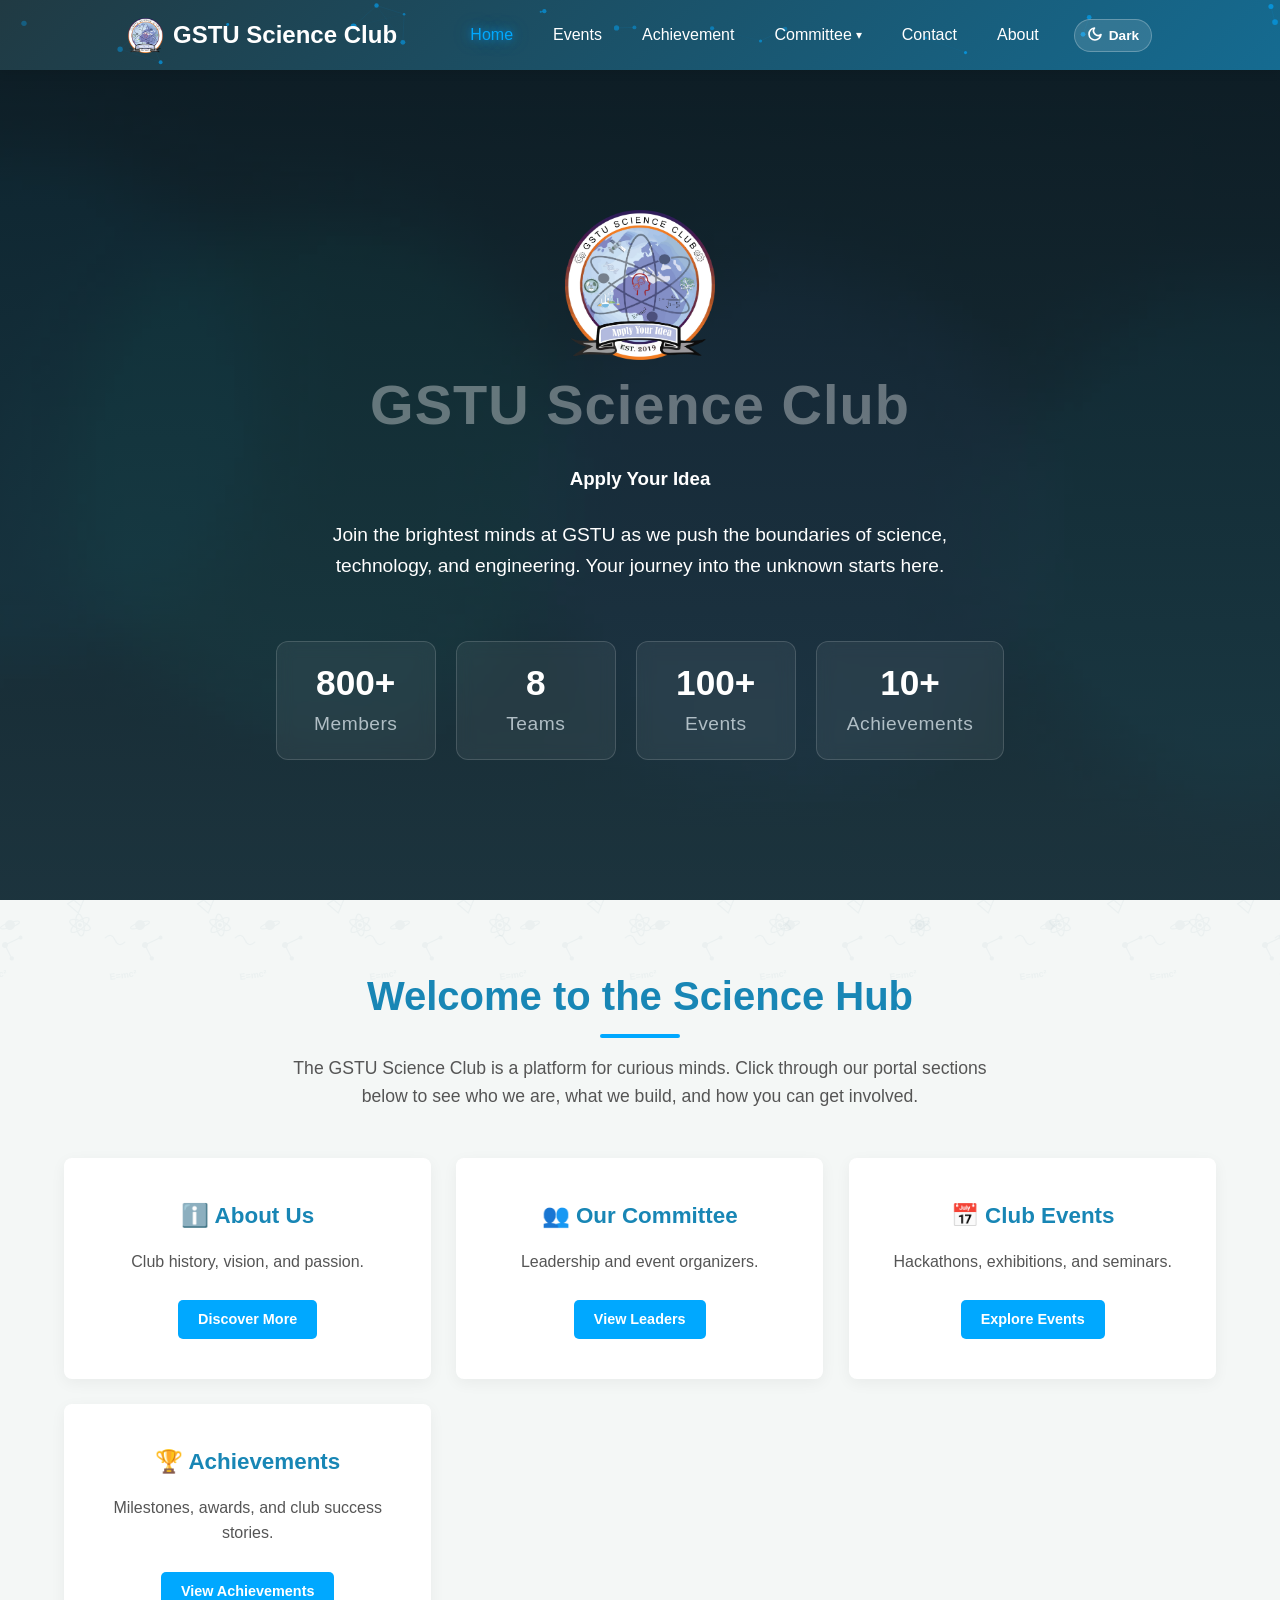
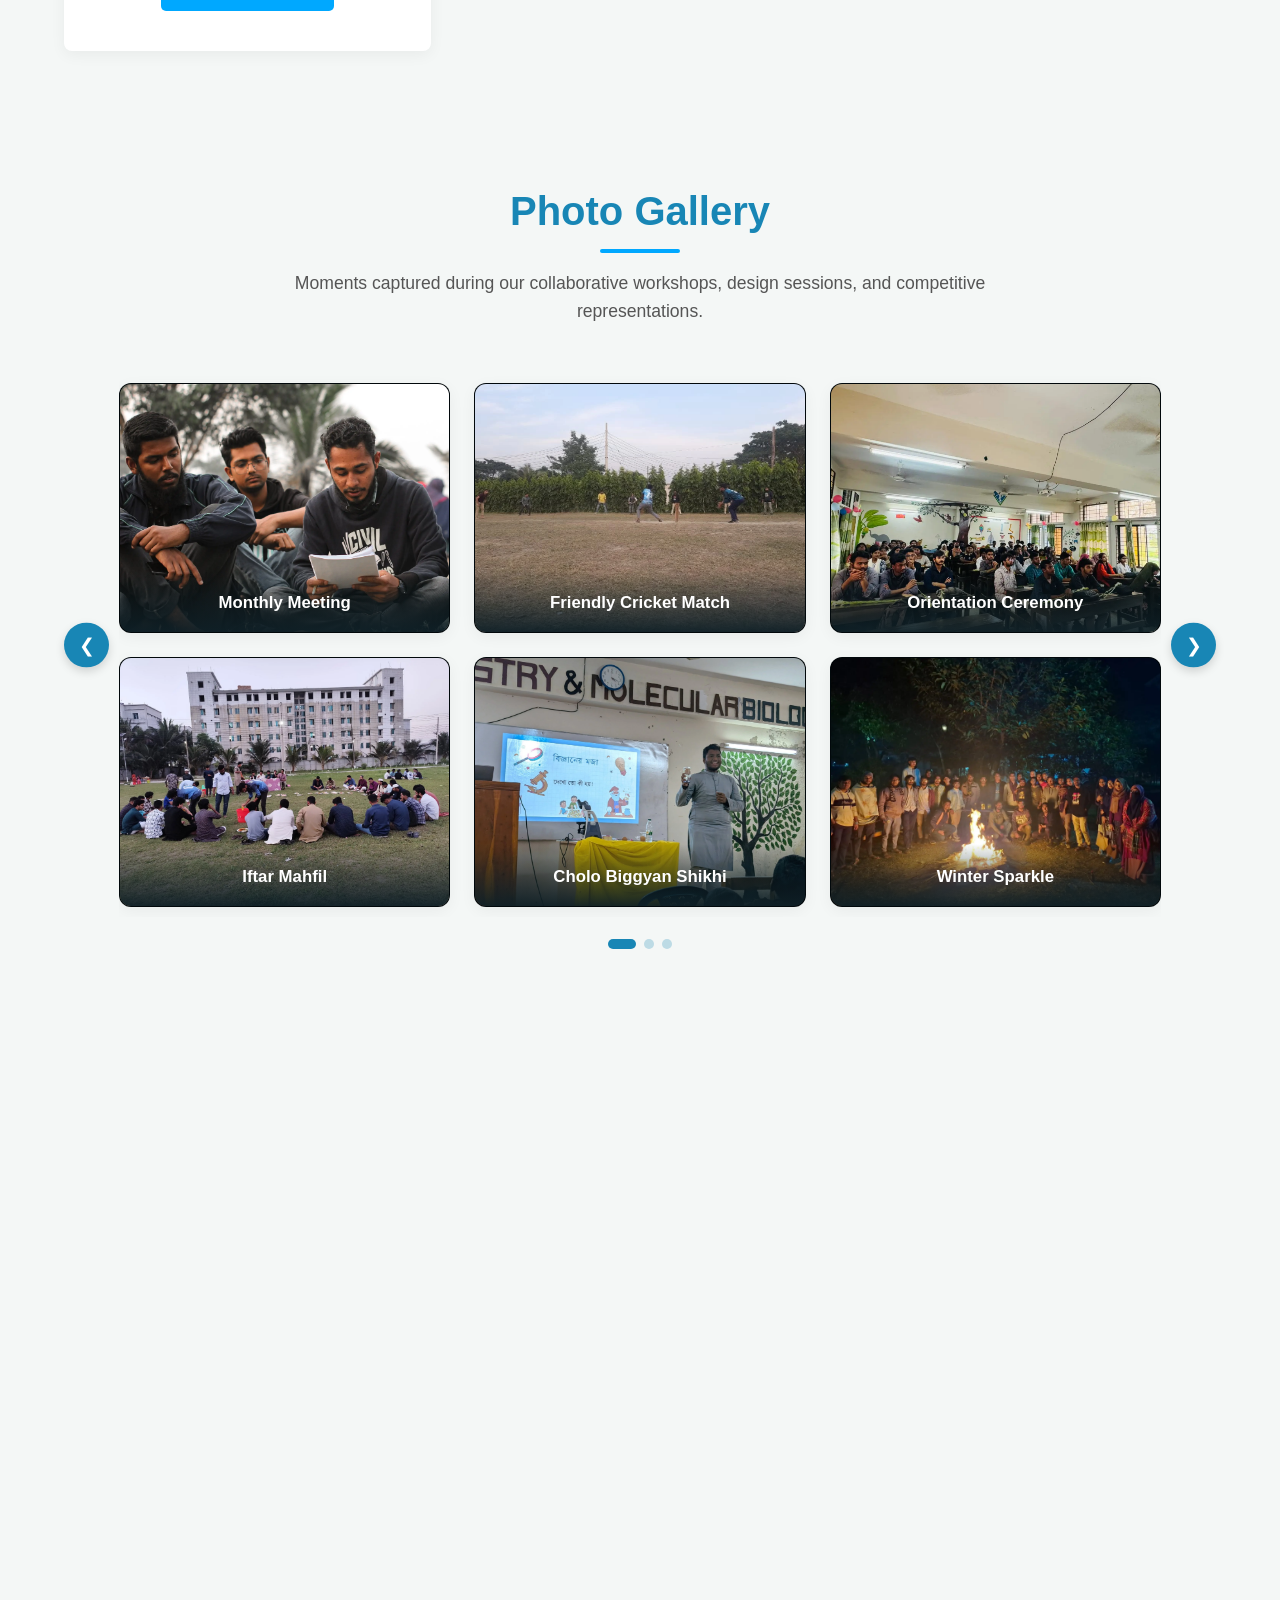
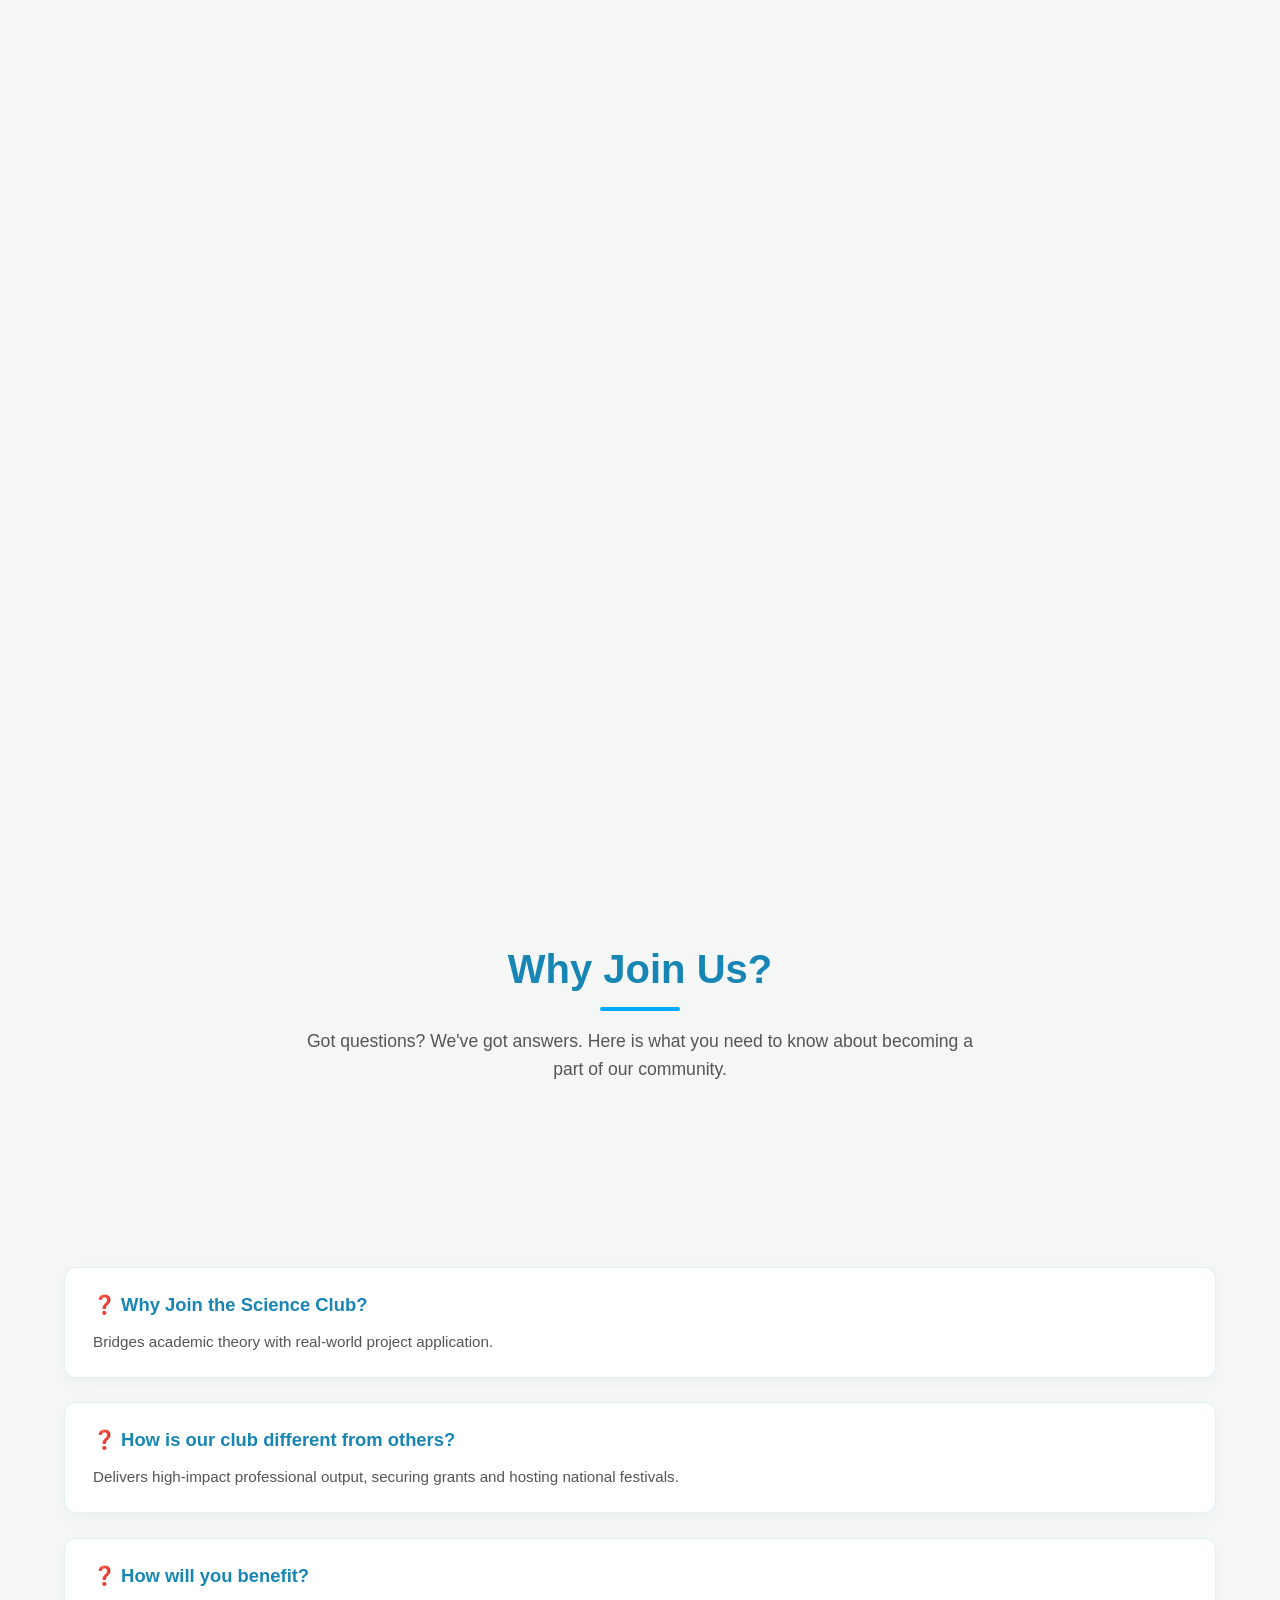
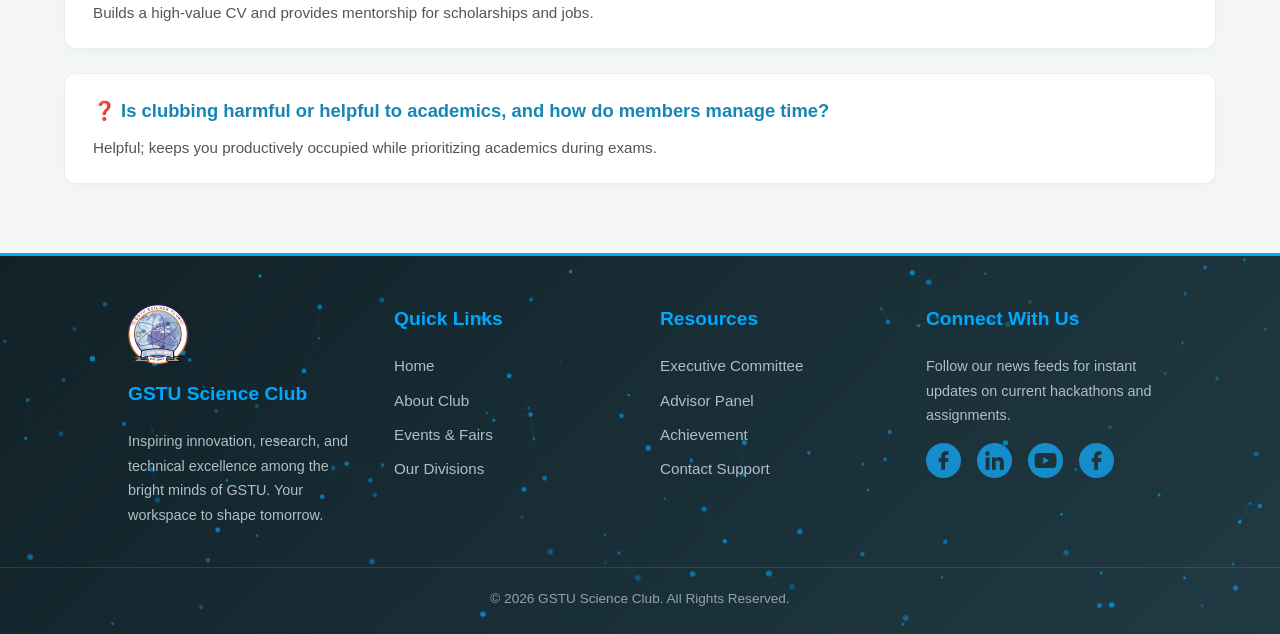
==== commit 18f57aaf: "Add files via upload" ====
--- a/index.html
+++ b/index.html
@@ -20,50 +20,50 @@
         
         <div class="hero-stats">
             <div class="stat-box">
-                <h2>800+</h2>
+                <h2 class="counter" data-target="800" data-suffix="+">0</h2>
                 <p>Members</p>
             </div>
             <div class="stat-box">
-                <h2>8</h2>
+                <h2 class="counter" data-target="8">0</h2>
                 <p>Teams</p>
             </div>
             <div class="stat-box">
-                <h2>100+</h2>
+                <h2 class="counter" data-target="100" data-suffix="+">0</h2>
                 <p>Events</p>
             </div>
             <div class="stat-box">
-                <h2>10+</h2>
+                <h2 class="counter" data-target="10" data-suffix="+">0</h2>
                 <p>Achievements</p>
             </div>
         </div>
     </section>
 
-    <div class="section-container">
+    <div class="section-container reveal-on-scroll">
         <h2 class="section-title">Welcome to the Science Hub</h2>
         <p class="section-subtitle">The GSTU Science Club is a platform for curious minds. Click through our portal sections below to see who we are, what we build, and how you can get involved.</p>
 
         <div class="grid">
-            <div class="card">
+            <div class="card reveal-on-scroll">
                 <h3>ℹ️ About Us</h3>
                 <p>Club history, vision, and passion.</p>
                 <br>
                 <a href="about.html" class="btn" style="padding: 8px 20px; font-size: 0.9rem;">Discover More</a>
             </div>
-            <div class="card">
+            <div class="card reveal-on-scroll">
                 <h3>👥 Our Committee</h3>
                 <p>Leadership and event organizers.</p>
                 <br>
                 <a href="committee.html" class="btn" style="padding: 8px 20px; font-size: 0.9rem;">View Leaders</a>
             </div>
 
-            <div class="card">
+            <div class="card reveal-on-scroll">
                 <h3>📅 Club Events</h3>
                 <p>Hackathons, exhibitions, and seminars.</p>
                 <br>
                 <a href="events.html" class="btn" style="padding: 8px 20px; font-size: 0.9rem;">Explore Events</a>
             </div>
 
-            <div class="card">
+            <div class="card reveal-on-scroll">
                 <h3>🏆 Achievements</h3>
                 <p>Milestones, awards, and club success stories.</p>
                 <br>
@@ -72,7 +72,7 @@
         </div>
     </div>
 
-<div class="section-container">
+    <div class="section-container reveal-on-scroll">
         <h2 class="section-title">Photo Gallery</h2>
         <p class="section-subtitle">Moments captured during our collaborative workshops, design sessions, and competitive representations.</p>
 
@@ -153,20 +153,19 @@
                         <div class="gallery-caption">National Museum of Science & Technology</div>
                     </div>
                 </div>                    
-        <button class="carousel-btn next-btn" id="galleryNext" aria-label="Next photos">&#10095;</button>
-            </div>
-            </div>
-                <div class="gallery-carousel-dots" id="galleryDots"></div>
-        </div>
-    </div>
-
-    <div class="section-container">
+                <button class="carousel-btn next-btn" id="galleryNext" aria-label="Next photos">&#10095;</button>
+            </div>
+        </div>
+        <div class="gallery-carousel-dots" id="galleryDots"></div>
+    </div>
+
+    <div class="section-container reveal-on-scroll">
         <h2 class="section-title">Our Affiliations</h2>
         <p class="section-subtitle">We are proudly affiliated with and supported by leading institutional bodies that drive scientific research and technological literacy.</p>
         
         <div class="affiliations-list" style="display: flex; flex-direction: column; gap: 25px; max-width: 1000px; margin: 2.5rem auto 0 auto;">
             
-            <div class="affiliation-wide-card interactive-affiliation-card">
+            <div class="affiliation-wide-card interactive-affiliation-card reveal-on-scroll">
                 <div class="affiliation-logo-frame" style="flex-shrink: 0; width: 100px; height: 100px; display: flex; align-items: center; justify-content: center; position: relative; z-index: 2;">
                     <img src="https://upload.wikimedia.org/wikipedia/en/6/67/GSTU_Logo.png" alt="GSTU Logo" style="max-width: 100%; max-height: 100%; object-fit: contain;">
                 </div>
@@ -177,7 +176,7 @@
                 </div>
             </div>
 
-            <div class="affiliation-wide-card interactive-affiliation-card">
+            <div class="affiliation-wide-card interactive-affiliation-card reveal-on-scroll">
                 <div class="affiliation-logo-frame" style="flex-shrink: 0; width: 100px; height: 100px; display: flex; align-items: center; justify-content: center; position: relative; z-index: 2;">
                     <img src="https://upload.wikimedia.org/wikipedia/en/thumb/a/a3/National_Museum_of_Science_and_Technology_%28Bangladesh%29_logo.svg/500px-National_Museum_of_Science_and_Technology_%28Bangladesh%29_logo.svg.png" alt="NMST Logo" style="max-width: 100%; max-height: 100%; object-fit: contain;">
                 </div>
@@ -192,11 +191,11 @@
     </div>
 
     <!-- Messages From Our Leaders Section -->
-    <div class="section-container messages-section">
+    <div class="section-container messages-section reveal-on-scroll">
         <h2 class="section-title">Messages From Our Leaders</h2>
         <p class="section-subtitle">Read inspiring words and visionary guidance from our honorable advisors and leadership board.</p>
 
-        <!-- Carousel Wrapper (Max Width: 1400px) -->
+        <!-- Carousel Wrapper -->
         <div class="msg-carousel-container" id="msgCarousel" tabindex="0" aria-label="Leader Messages Carousel. Use arrow keys to navigate.">
 
             <button class="msg-carousel-btn msg-prev-btn" id="msgPrev" aria-label="Previous message">&#10094;</button>
@@ -204,7 +203,7 @@
             <div class="msg-carousel-viewport" id="msgViewport">
                 <div class="msg-carousel-track" id="msgTrack">
                     
-                    <!-- Leader 1: Vice Chancellor -->
+                    <!-- Leader 1 -->
                     <div class="message-card" data-index="0">
                         <div class="leader-image-frame">
                             <img src="image/VC.webp" alt="Prof. Dr. Md. Nazmus Sadath" onerror="this.src='image/logo.webp'">
@@ -218,7 +217,7 @@
                         </div>
                     </div>
 
-                    <!-- Leader 2: Chief Advisor -->
+                    <!-- Leader 2 -->
                     <div class="message-card" data-index="1">
                         <div class="leader-image-frame">
                             <img src="image/CA.webp" alt="Dr. Md. Kamruzzaman" onerror="this.src='image/logo.webp'">
@@ -232,7 +231,7 @@
                         </div>
                     </div>
 
-                    <!-- Leader 3: President -->
+                    <!-- Leader 3 -->
                     <div class="message-card" data-index="2">
                         <div class="leader-image-frame">
                             <img src="image/PS.webp" alt="Md. Tawhidur Rahman" onerror="this.src='image/logo.webp'">
@@ -246,7 +245,7 @@
                         </div>
                     </div>
 
-                    <!-- Leader 4: General Secretary -->
+                    <!-- Leader 4 -->
                     <div class="message-card" data-index="3">
                         <div class="leader-image-frame">
                             <img src="image/GS.webp" alt="S M Al-Amin Nishan" onerror="this.src='image/logo.webp'">
@@ -270,33 +269,33 @@
         <div class="msg-carousel-dots" id="msgDots"></div>
     </div>
     
-    <div class="section-container qa-section">
+    <div class="section-container qa-section reveal-on-scroll">
         <h2 class="section-title">Why Join Us?</h2>
         <p class="section-subtitle">Got questions? We've got answers. Here is what you need to know about becoming a part of our community.</p>
         
         <div class="qa-container" style="max-width: 1200px; margin: 0 auto; text-align: left; display: flex; flex-direction: column; gap: 20px;">
             
-            <div class="qa-item interactive-qa-card">
+            <div class="qa-item interactive-qa-card reveal-on-scroll">
                 <h4>❓ Why Clubbing is Essential?</h4>
                 <p>Builds vital soft skills and expands your network.</p>
             </div>
 
-            <div class="qa-item interactive-qa-card">
+            <div class="qa-item interactive-qa-card reveal-on-scroll">
                 <h4>❓ Why Join the Science Club?</h4>
                 <p>Bridges academic theory with real-world project application.</p>
             </div>
 
-            <div class="qa-item interactive-qa-card">
+            <div class="qa-item interactive-qa-card reveal-on-scroll">
                 <h4>❓ How is our club different from others?</h4>
                 <p>Delivers high-impact professional output, securing grants and hosting national festivals.</p>
             </div>
 
-            <div class="qa-item interactive-qa-card">
+            <div class="qa-item interactive-qa-card reveal-on-scroll">
                 <h4>❓ How will you benefit?</h4>
                 <p>Builds a high-value CV and provides mentorship for scholarships and jobs.</p>
             </div>
 
-            <div class="qa-item interactive-qa-card">
+            <div class="qa-item interactive-qa-card reveal-on-scroll">
                 <h4>❓ Is clubbing harmful or helpful to academics, and how do members manage time?</h4>
                 <p>Helpful; keeps you productively occupied while prioritizing academics during exams.</p>
             </div>
--- a/style.css
+++ b/style.css
@@ -58,7 +58,39 @@
     padding: 0;
 }
 
+/* ==========================================
+   Science Pattern Background Overlay
+   (Multi-Directional Multi-Layer Floating Doodles)
+   ========================================== */
+
+/* Layer 1: Drifts Down & Right */
+@keyframes floatDoodlesLayer1 {
+    0% {
+        background-position: 0px 0px;
+    }
+    50% {
+        background-position: 50px 60px;
+    }
+    100% {
+        background-position: 0px 0px;
+    }
+}
+
+/* Layer 2: Drifts Up & Left (Opposite Direction) */
+@keyframes floatDoodlesLayer2 {
+    0% {
+        background-position: 0px 0px;
+    }
+    50% {
+        background-position: -60px -40px;
+    }
+    100% {
+        background-position: 0px 0px;
+    }
+}
+
 body {
+    position: relative;
     line-height: 1.6;
     color: var(--text-dark);
     background-color: var(--bg-light);
@@ -67,7 +99,52 @@
     min-height: 100vh;
     padding-top: 70px;
     margin: 0;
+    z-index: 0;
     transition: background-color 0.3s ease, color 0.3s ease;
+}
+
+/* Shared settings for both background layers */
+body::before,
+body::after {
+    content: "";
+    position: fixed;
+    top: -80px;
+    left: -80px;
+    width: calc(100vw + 160px);
+    height: calc(100vh + 160px);
+    pointer-events: none; /* Keeps links and buttons clickable */
+    z-index: -1;
+    background-repeat: repeat;
+    transition: opacity 0.3s ease, filter 0.3s ease;
+}
+
+/* Layer 1: Atom, Beaker, Molecule, Micro-Atom */
+body::before {
+    opacity: 0.04;
+    background-size: 140px 140px;
+    background-image: url("data:image/svg+xml,%3Csvg xmlns='http://www.w3.org/2000/svg' width='140' height='140' viewBox='0 0 140 140'%3E%3Cg fill='%230f5370' stroke='%230f5370'%3E%3C!-- Atom 1 --%3E%3Cg transform='translate(20, 25) rotate(22)'%3E%3Cellipse cx='0' cy='0' rx='11' ry='4' fill='none' stroke-width='1.2'/%3E%3Cellipse cx='0' cy='0' rx='11' ry='4' transform='rotate(60)' fill='none' stroke-width='1.2'/%3E%3Cellipse cx='0' cy='0' rx='11' ry='4' transform='rotate(120)' fill='none' stroke-width='1.2'/%3E%3Ccircle cx='0' cy='0' r='2' stroke='none'/%3E%3C/g%3E%3C!-- Beaker --%3E%3Cg transform='translate(35, 100) rotate(-14)' fill='none' stroke-width='1.2'%3E%3Cpath d='M-4 -14h8v2h-1v7l5 8v2h-15v-2l5 -8v-7h-1z'/%3E%3Ccircle cx='-1' cy='2' r='1.2' fill='%230f5370' stroke='none'/%3E%3Ccircle cx='3' cy='-1' r='0.9' fill='%230f5370' stroke='none'/%3E%3C/g%3E%3C!-- Molecule Cluster --%3E%3Cg transform='translate(85, 45) rotate(10)' stroke-width='1.1'%3E%3Ccircle cx='0' cy='0' r='3' stroke='none'/%3E%3Ccircle cx='14' cy='-10' r='2' stroke='none'/%3E%3Ccircle cx='9' cy='12' r='2.2' stroke='none'/%3E%3Cline x1='0' y1='0' x2='14' y2='-10' fill='none'/%3E%3Cline x1='0' y1='0' x2='9' y2='12' fill='none'/%3E%3C/g%3E%3C!-- Micro Atom --%3E%3Cg transform='translate(105, 115) rotate(-48)' fill='none' stroke-width='1'%3E%3Cellipse cx='0' cy='0' rx='7' ry='2.5'/%3E%3Cellipse cx='0' cy='0' rx='7' ry='2.5' transform='rotate(90)'/%3E%3Ccircle cx='0' cy='0' r='1.2' fill='%230f5370' stroke='none'/%3E%3C/g%3E%3C/g%3E%3C/svg%3E");
+    
+    /* Drifts down & right continuously over 22 seconds */
+    animation: floatDoodlesLayer1 22s ease-in-out infinite;
+    will-change: background-position;
+}
+
+/* Layer 2: Compass, DNA, Saturn, E=mc², Sine Wave */
+body::after {
+    opacity: 0.04;
+    background-size: 130px 130px;
+    background-image: url("data:image/svg+xml,%3Csvg xmlns='http://www.w3.org/2000/svg' width='130' height='130' viewBox='0 0 130 130'%3E%3Cg fill='%230f5370' stroke='%230f5370'%3E%3C!-- Compass --%3E%3Cg transform='translate(30, 70) rotate(40)' fill='none' stroke-width='1.2'%3E%3Cpath d='M0 -11L-7 11h14zM-4 4h8'/%3E%3Ccircle cx='0' cy='-11' r='1.5' fill='%230f5370'/%3E%3C/g%3E%3C!-- DNA Strand --%3E%3Cg transform='translate(100, 30) rotate(-35)' fill='none' stroke-width='1.2'%3E%3Cpath d='M-10 -4c3 0 3 8 6 8s3 -8 6 -8 3 8 6 8m-18 8c3 0 3 -8 6 -8s3 8 6 8 3 -8 6 -8' stroke-linecap='round'/%3E%3Cline x1='-4' y1='0' x2='-4' y2='0' stroke-width='2'/%3E%3Cline x1='2' y1='0' x2='2' y2='0' stroke-width='2'/%3E%3C/g%3E%3C!-- Saturn --%3E%3Cg transform='translate(90, 95) rotate(-18)' fill='none'%3E%3Ccircle cx='0' cy='0' r='5' fill='%230f5370' stroke='none'/%3E%3Cellipse cx='0' cy='0' rx='10' ry='2.5' stroke-width='1'/%3E%3C/g%3E%3C!-- E=mc2 --%3E%3Cg transform='translate(60, 20) rotate(-8)' fill='%230f5370' stroke='none'%3E%3Ctext font-family='sans-serif' font-size='9' font-weight='bold' x='0' y='0'%3EE=mc%C2%B2%3C/text%3E%3C/g%3E%3C!-- Sine Wave --%3E%3Cg transform='translate(65, 110) rotate(12)' fill='none' stroke-width='1.2'%3E%3Cpath d='M-10 0Q-5 -7 0 0T10 0' stroke-linecap='round'/%3E%3C/g%3E%3C/g%3E%3C/svg%3E");
+    
+    /* Drifts up & left continuously over 16 seconds */
+    animation: floatDoodlesLayer2 16s ease-in-out infinite;
+    will-change: background-position;
+}
+
+/* Dark Theme Adaptive Overrides */
+[data-theme="dark"] body::before,
+[data-theme="dark"] body::after {
+    opacity: 0.07;
+    filter: invert(1) brightness(2);
 }
 
 /* High Performance Canvas Layer Styles */
@@ -1282,4 +1359,27 @@
     background-color: var(--primary-color);
     width: 28px;
     border-radius: 10px;
-}+}
+
+/* ==========================================
+   SCROLL REVEAL ANIMATIONS (Down to Up)
+   ========================================== */
+
+.reveal-on-scroll {
+    opacity: 0;
+    transform: translateY(50px);
+    transition: opacity 0.8s cubic-bezier(0.25, 0.8, 0.25, 1), 
+                transform 0.8s cubic-bezier(0.25, 0.8, 0.25, 1);
+    will-change: opacity, transform;
+}
+
+.reveal-on-scroll.is-visible {
+    opacity: 1;
+    transform: translateY(0);
+}
+
+/* Stagger delays for grid items */
+.grid .card.reveal-on-scroll:nth-child(1) { transition-delay: 0.05s; }
+.grid .card.reveal-on-scroll:nth-child(2) { transition-delay: 0.15s; }
+.grid .card.reveal-on-scroll:nth-child(3) { transition-delay: 0.25s; }
+.grid .card.reveal-on-scroll:nth-child(4) { transition-delay: 0.35s; }
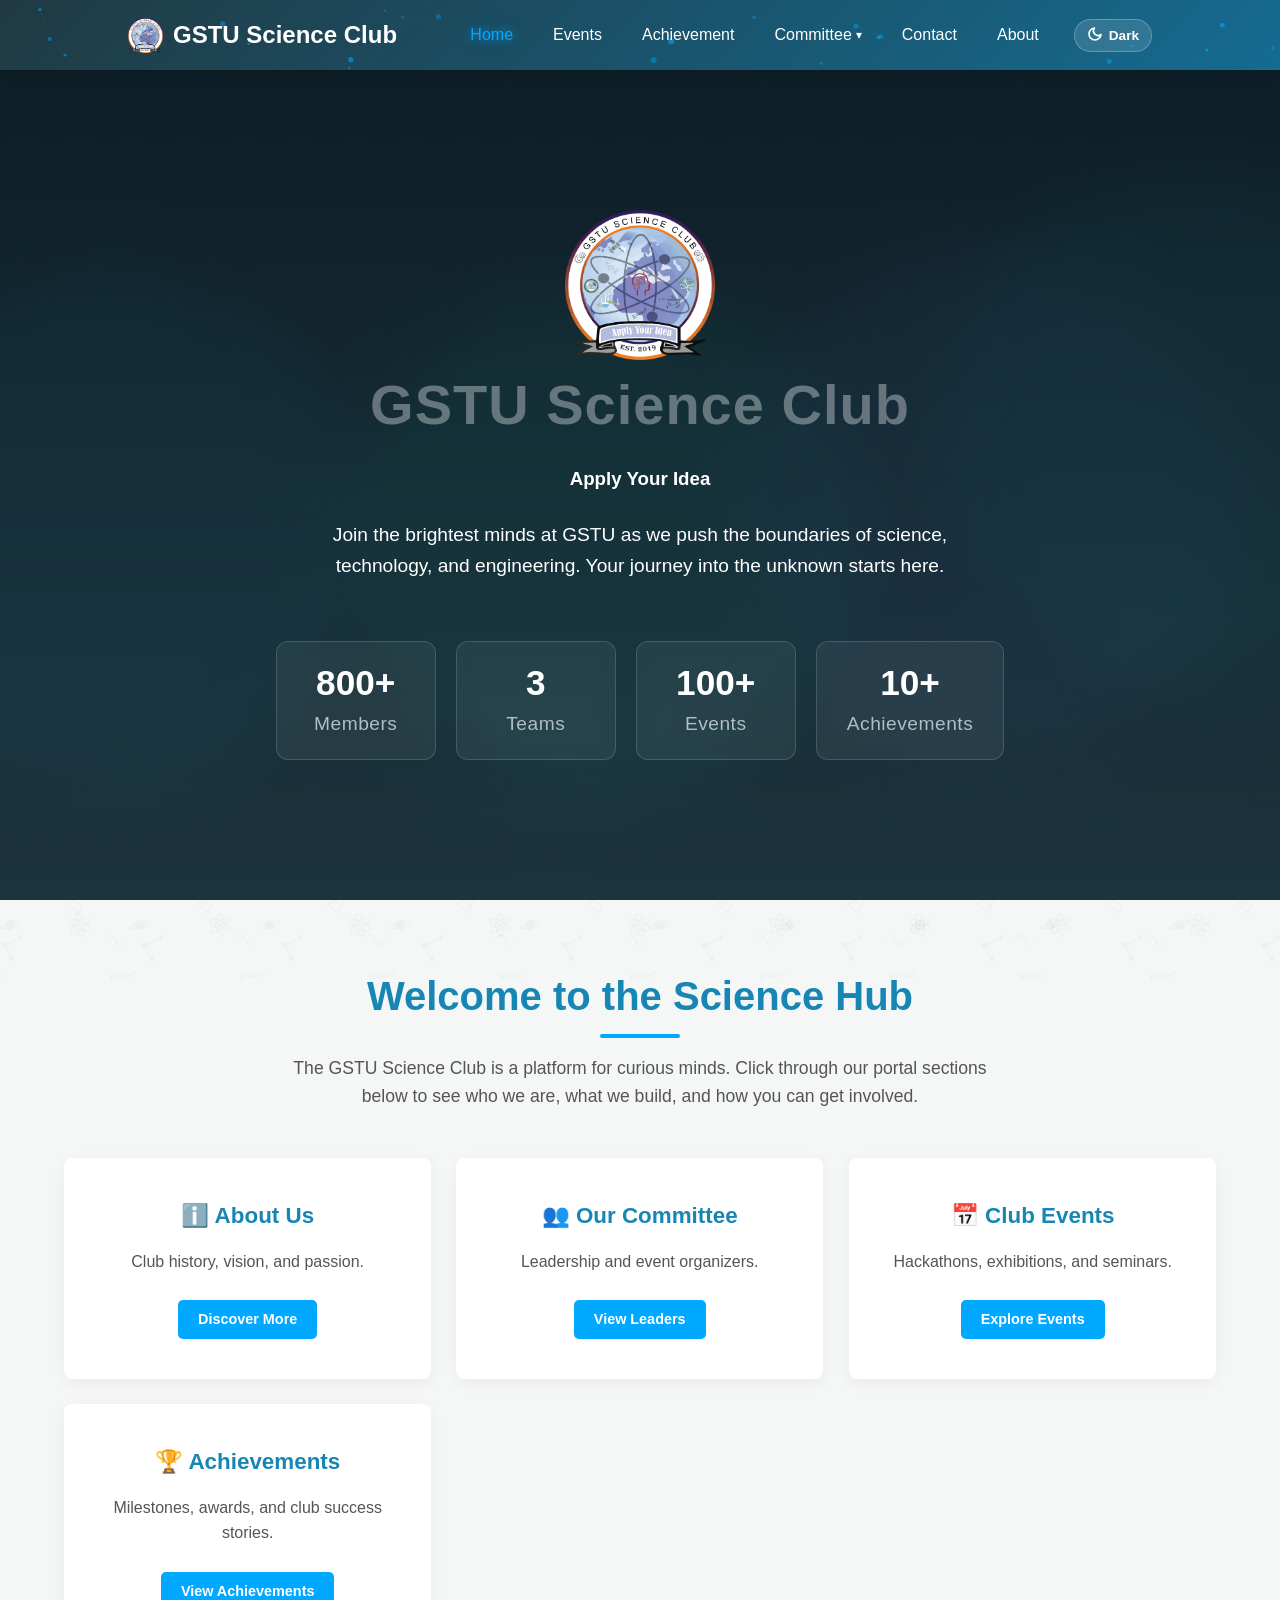
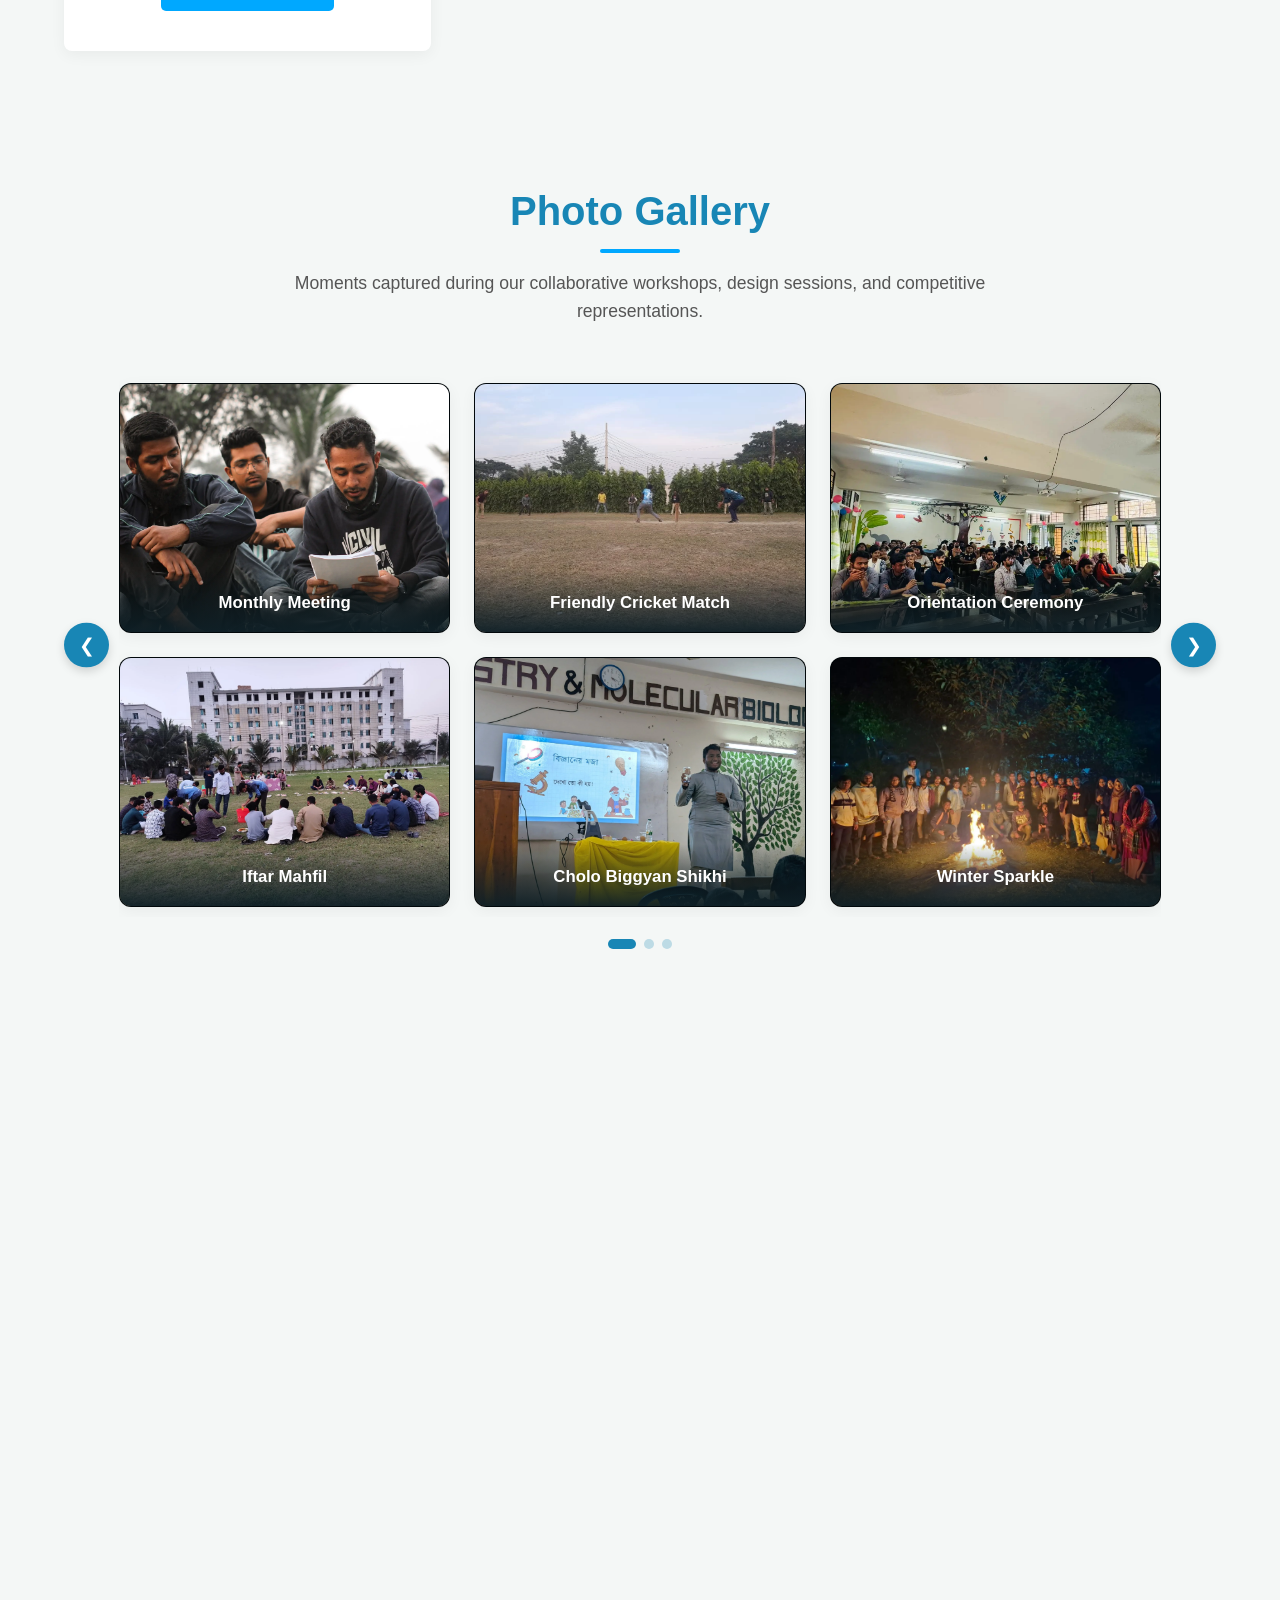
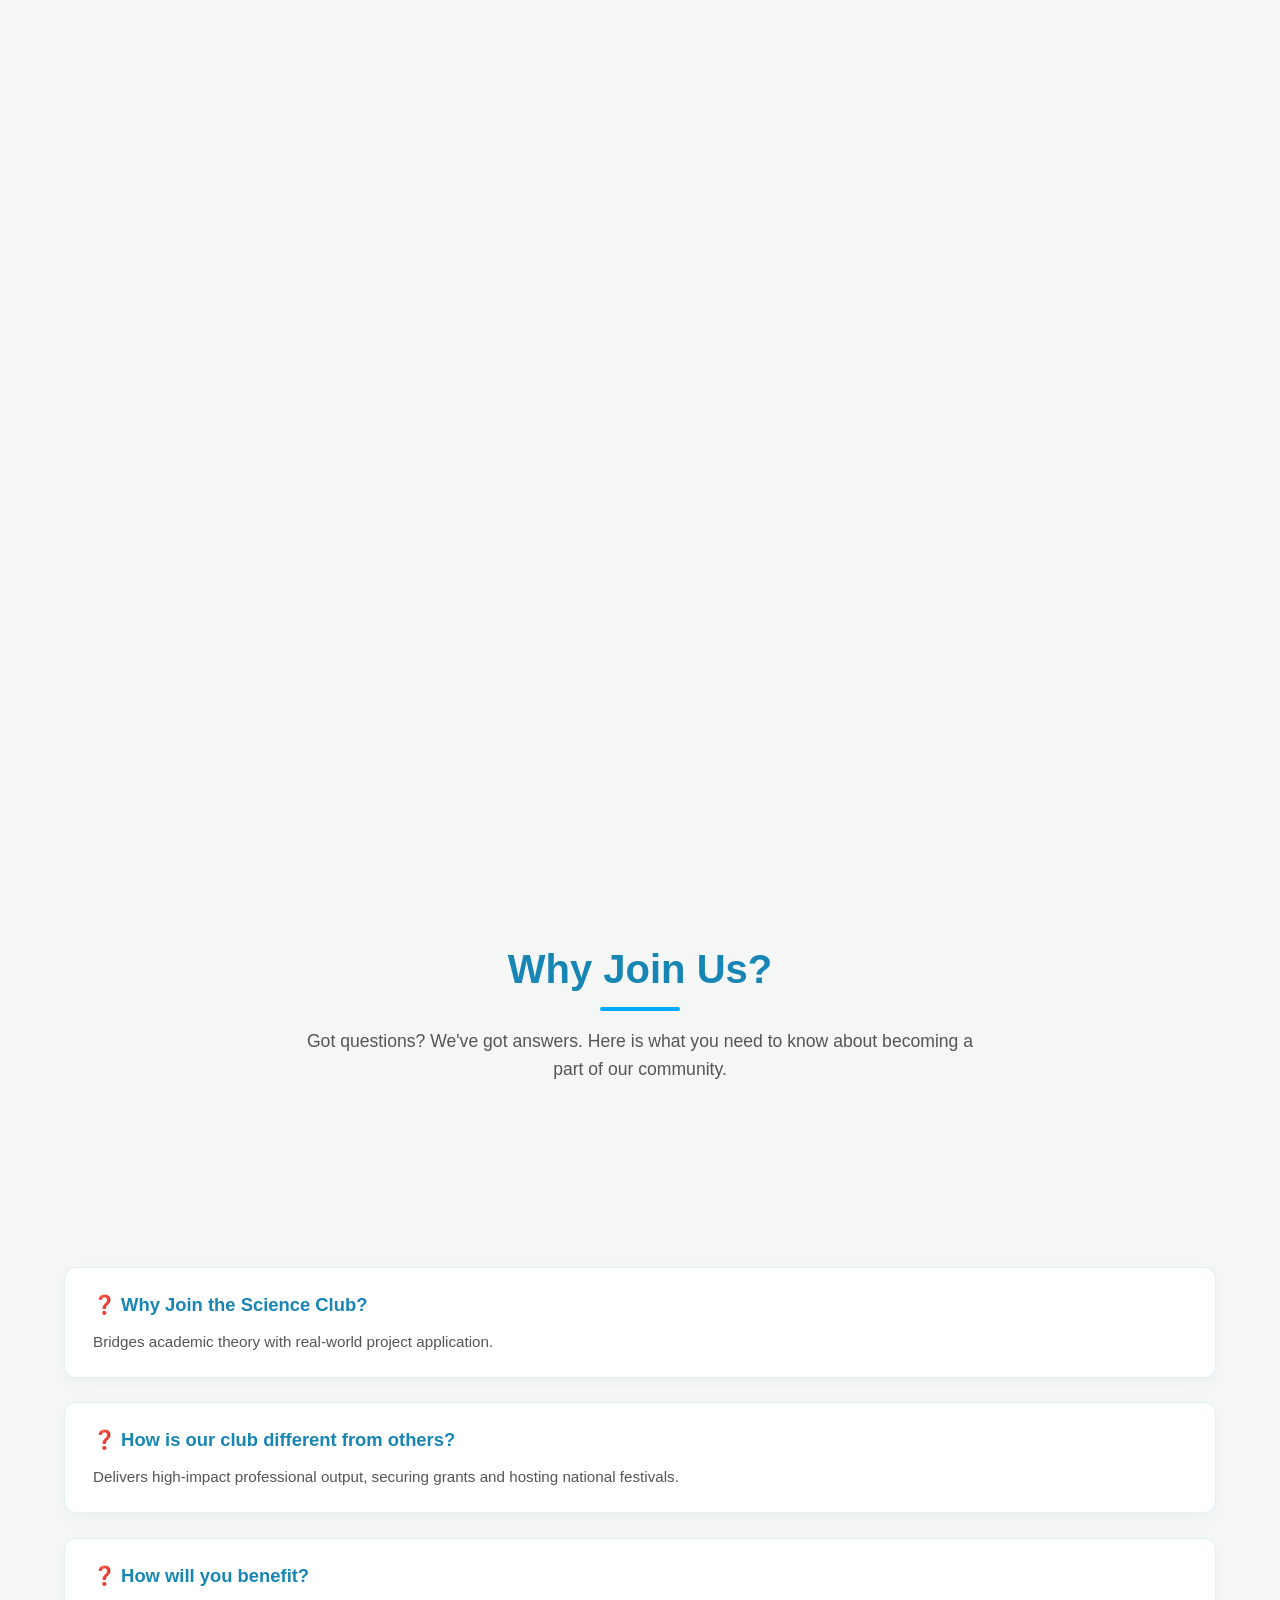
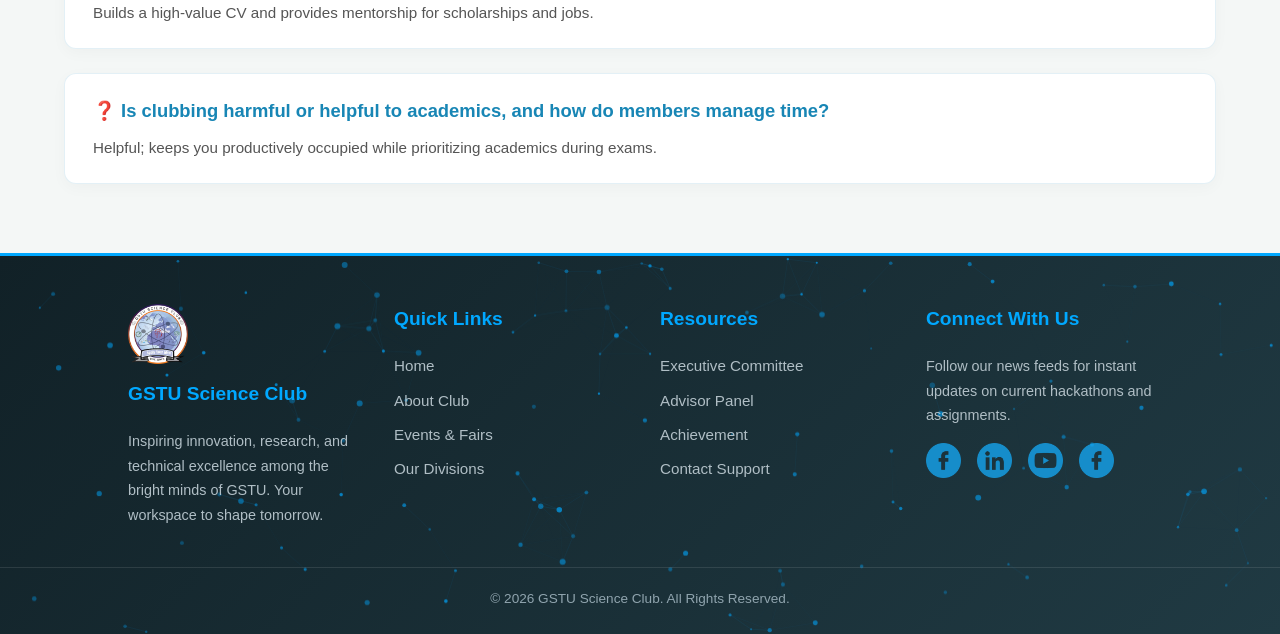
==== commit 63c1603b: "Add files via upload" ====
--- a/index.html
+++ b/index.html
@@ -24,7 +24,7 @@
                 <p>Members</p>
             </div>
             <div class="stat-box">
-                <h2 class="counter" data-target="8">0</h2>
+                <h2 class="counter" data-target="3">0</h2>
                 <p>Teams</p>
             </div>
             <div class="stat-box">
--- a/style.css
+++ b/style.css
@@ -60,32 +60,26 @@
 
 /* ==========================================
    Science Pattern Background Overlay
-   (Multi-Directional Multi-Layer Floating Doodles)
+   (Unlinked Independent Layer Animations)
    ========================================== */
 
-/* Layer 1: Drifts Down & Right */
+/* Layer 1: Continuous Top-Left to Bottom-Right translation */
 @keyframes floatDoodlesLayer1 {
     0% {
         background-position: 0px 0px;
     }
-    50% {
-        background-position: 50px 60px;
-    }
     100% {
-        background-position: 0px 0px;
-    }
-}
-
-/* Layer 2: Drifts Up & Left (Opposite Direction) */
+        background-position: 140px 140px;
+    }
+}
+
+/* Layer 2: Perpendicular Bottom-Left to Top-Right translation */
 @keyframes floatDoodlesLayer2 {
     0% {
         background-position: 0px 0px;
     }
-    50% {
-        background-position: -60px -40px;
-    }
     100% {
-        background-position: 0px 0px;
+        background-position: 130px -130px;
     }
 }
 
@@ -124,8 +118,7 @@
     background-size: 140px 140px;
     background-image: url("data:image/svg+xml,%3Csvg xmlns='http://www.w3.org/2000/svg' width='140' height='140' viewBox='0 0 140 140'%3E%3Cg fill='%230f5370' stroke='%230f5370'%3E%3C!-- Atom 1 --%3E%3Cg transform='translate(20, 25) rotate(22)'%3E%3Cellipse cx='0' cy='0' rx='11' ry='4' fill='none' stroke-width='1.2'/%3E%3Cellipse cx='0' cy='0' rx='11' ry='4' transform='rotate(60)' fill='none' stroke-width='1.2'/%3E%3Cellipse cx='0' cy='0' rx='11' ry='4' transform='rotate(120)' fill='none' stroke-width='1.2'/%3E%3Ccircle cx='0' cy='0' r='2' stroke='none'/%3E%3C/g%3E%3C!-- Beaker --%3E%3Cg transform='translate(35, 100) rotate(-14)' fill='none' stroke-width='1.2'%3E%3Cpath d='M-4 -14h8v2h-1v7l5 8v2h-15v-2l5 -8v-7h-1z'/%3E%3Ccircle cx='-1' cy='2' r='1.2' fill='%230f5370' stroke='none'/%3E%3Ccircle cx='3' cy='-1' r='0.9' fill='%230f5370' stroke='none'/%3E%3C/g%3E%3C!-- Molecule Cluster --%3E%3Cg transform='translate(85, 45) rotate(10)' stroke-width='1.1'%3E%3Ccircle cx='0' cy='0' r='3' stroke='none'/%3E%3Ccircle cx='14' cy='-10' r='2' stroke='none'/%3E%3Ccircle cx='9' cy='12' r='2.2' stroke='none'/%3E%3Cline x1='0' y1='0' x2='14' y2='-10' fill='none'/%3E%3Cline x1='0' y1='0' x2='9' y2='12' fill='none'/%3E%3C/g%3E%3C!-- Micro Atom --%3E%3Cg transform='translate(105, 115) rotate(-48)' fill='none' stroke-width='1'%3E%3Cellipse cx='0' cy='0' rx='7' ry='2.5'/%3E%3Cellipse cx='0' cy='0' rx='7' ry='2.5' transform='rotate(90)'/%3E%3Ccircle cx='0' cy='0' r='1.2' fill='%230f5370' stroke='none'/%3E%3C/g%3E%3C/g%3E%3C/svg%3E");
     
-    /* Drifts down & right continuously over 22 seconds */
-    animation: floatDoodlesLayer1 22s ease-in-out infinite;
+    animation: floatDoodlesLayer1 28s linear infinite;
     will-change: background-position;
 }
 
@@ -135,8 +128,7 @@
     background-size: 130px 130px;
     background-image: url("data:image/svg+xml,%3Csvg xmlns='http://www.w3.org/2000/svg' width='130' height='130' viewBox='0 0 130 130'%3E%3Cg fill='%230f5370' stroke='%230f5370'%3E%3C!-- Compass --%3E%3Cg transform='translate(30, 70) rotate(40)' fill='none' stroke-width='1.2'%3E%3Cpath d='M0 -11L-7 11h14zM-4 4h8'/%3E%3Ccircle cx='0' cy='-11' r='1.5' fill='%230f5370'/%3E%3C/g%3E%3C!-- DNA Strand --%3E%3Cg transform='translate(100, 30) rotate(-35)' fill='none' stroke-width='1.2'%3E%3Cpath d='M-10 -4c3 0 3 8 6 8s3 -8 6 -8 3 8 6 8m-18 8c3 0 3 -8 6 -8s3 8 6 8 3 -8 6 -8' stroke-linecap='round'/%3E%3Cline x1='-4' y1='0' x2='-4' y2='0' stroke-width='2'/%3E%3Cline x1='2' y1='0' x2='2' y2='0' stroke-width='2'/%3E%3C/g%3E%3C!-- Saturn --%3E%3Cg transform='translate(90, 95) rotate(-18)' fill='none'%3E%3Ccircle cx='0' cy='0' r='5' fill='%230f5370' stroke='none'/%3E%3Cellipse cx='0' cy='0' rx='10' ry='2.5' stroke-width='1'/%3E%3C/g%3E%3C!-- E=mc2 --%3E%3Cg transform='translate(60, 20) rotate(-8)' fill='%230f5370' stroke='none'%3E%3Ctext font-family='sans-serif' font-size='9' font-weight='bold' x='0' y='0'%3EE=mc%C2%B2%3C/text%3E%3C/g%3E%3C!-- Sine Wave --%3E%3Cg transform='translate(65, 110) rotate(12)' fill='none' stroke-width='1.2'%3E%3Cpath d='M-10 0Q-5 -7 0 0T10 0' stroke-linecap='round'/%3E%3C/g%3E%3C/g%3E%3C/svg%3E");
     
-    /* Drifts up & left continuously over 16 seconds */
-    animation: floatDoodlesLayer2 16s ease-in-out infinite;
+    animation: floatDoodlesLayer2 19s linear infinite;
     will-change: background-position;
 }
 
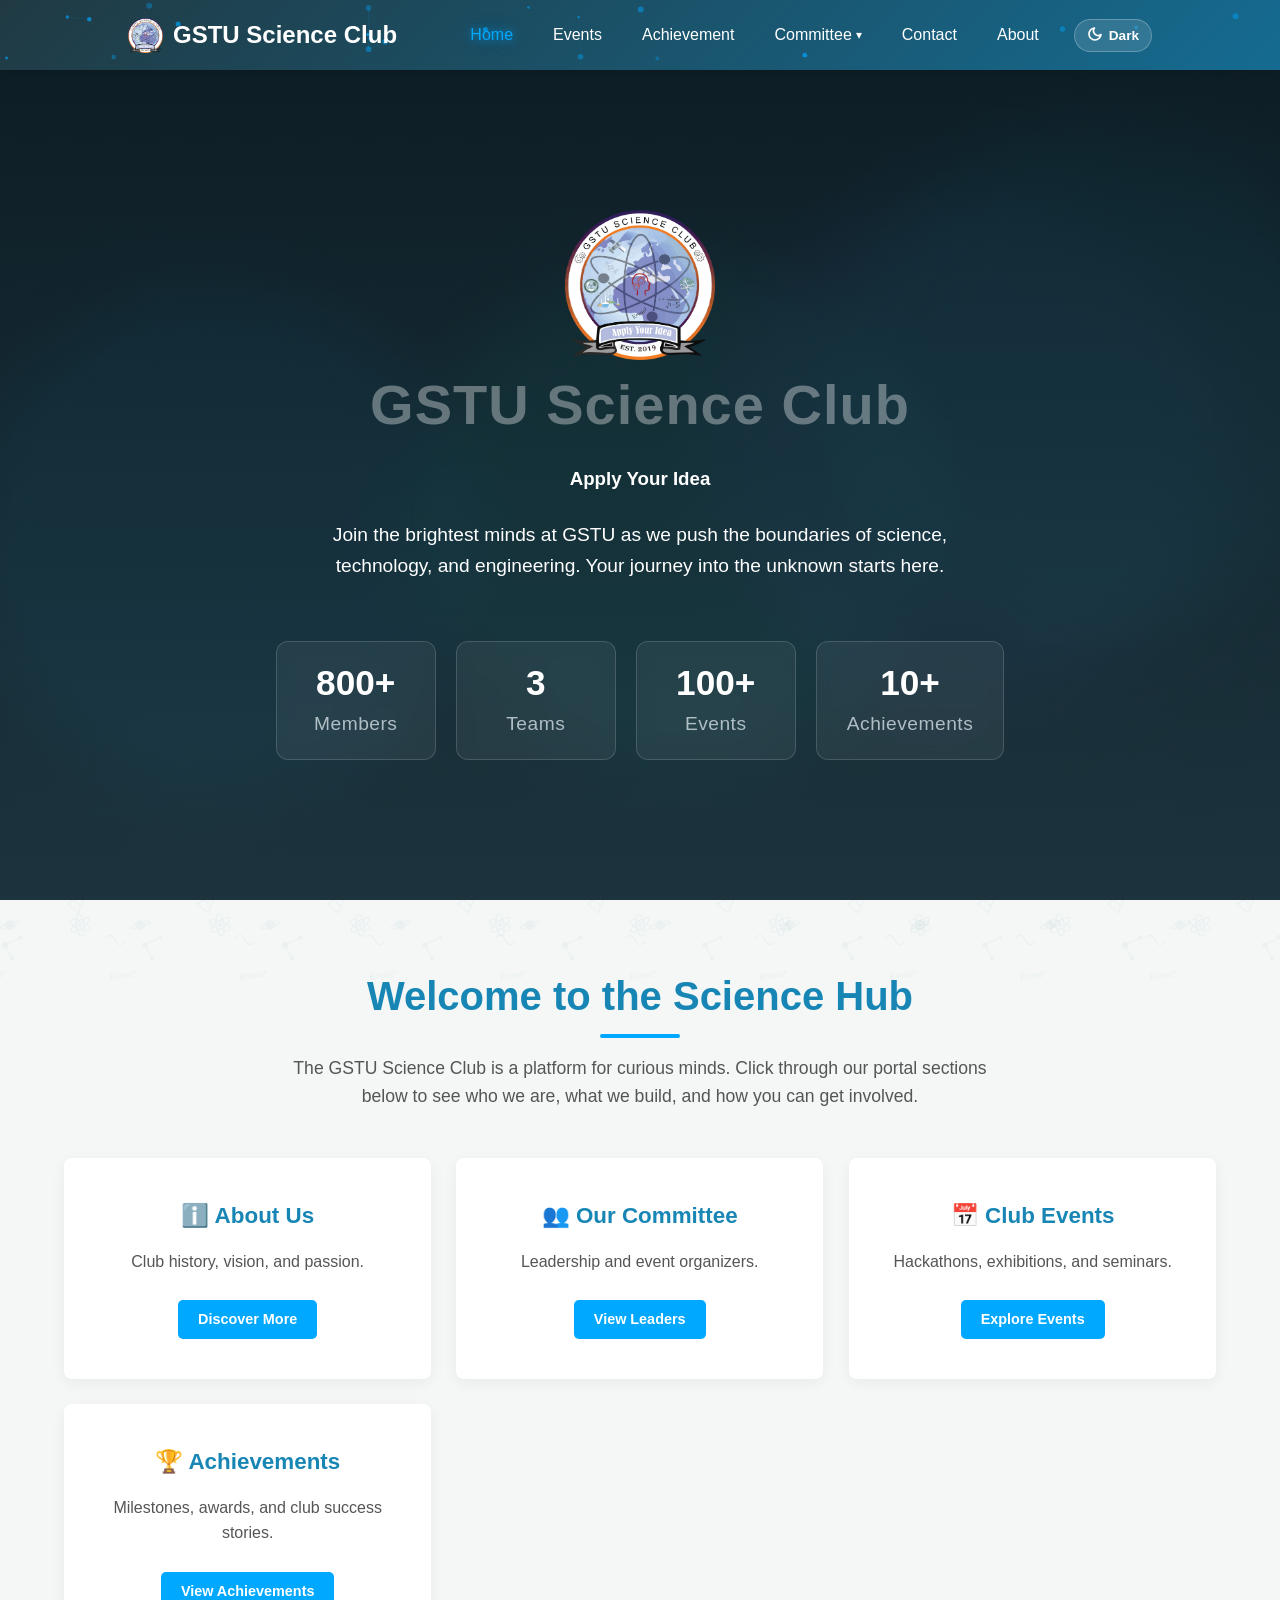
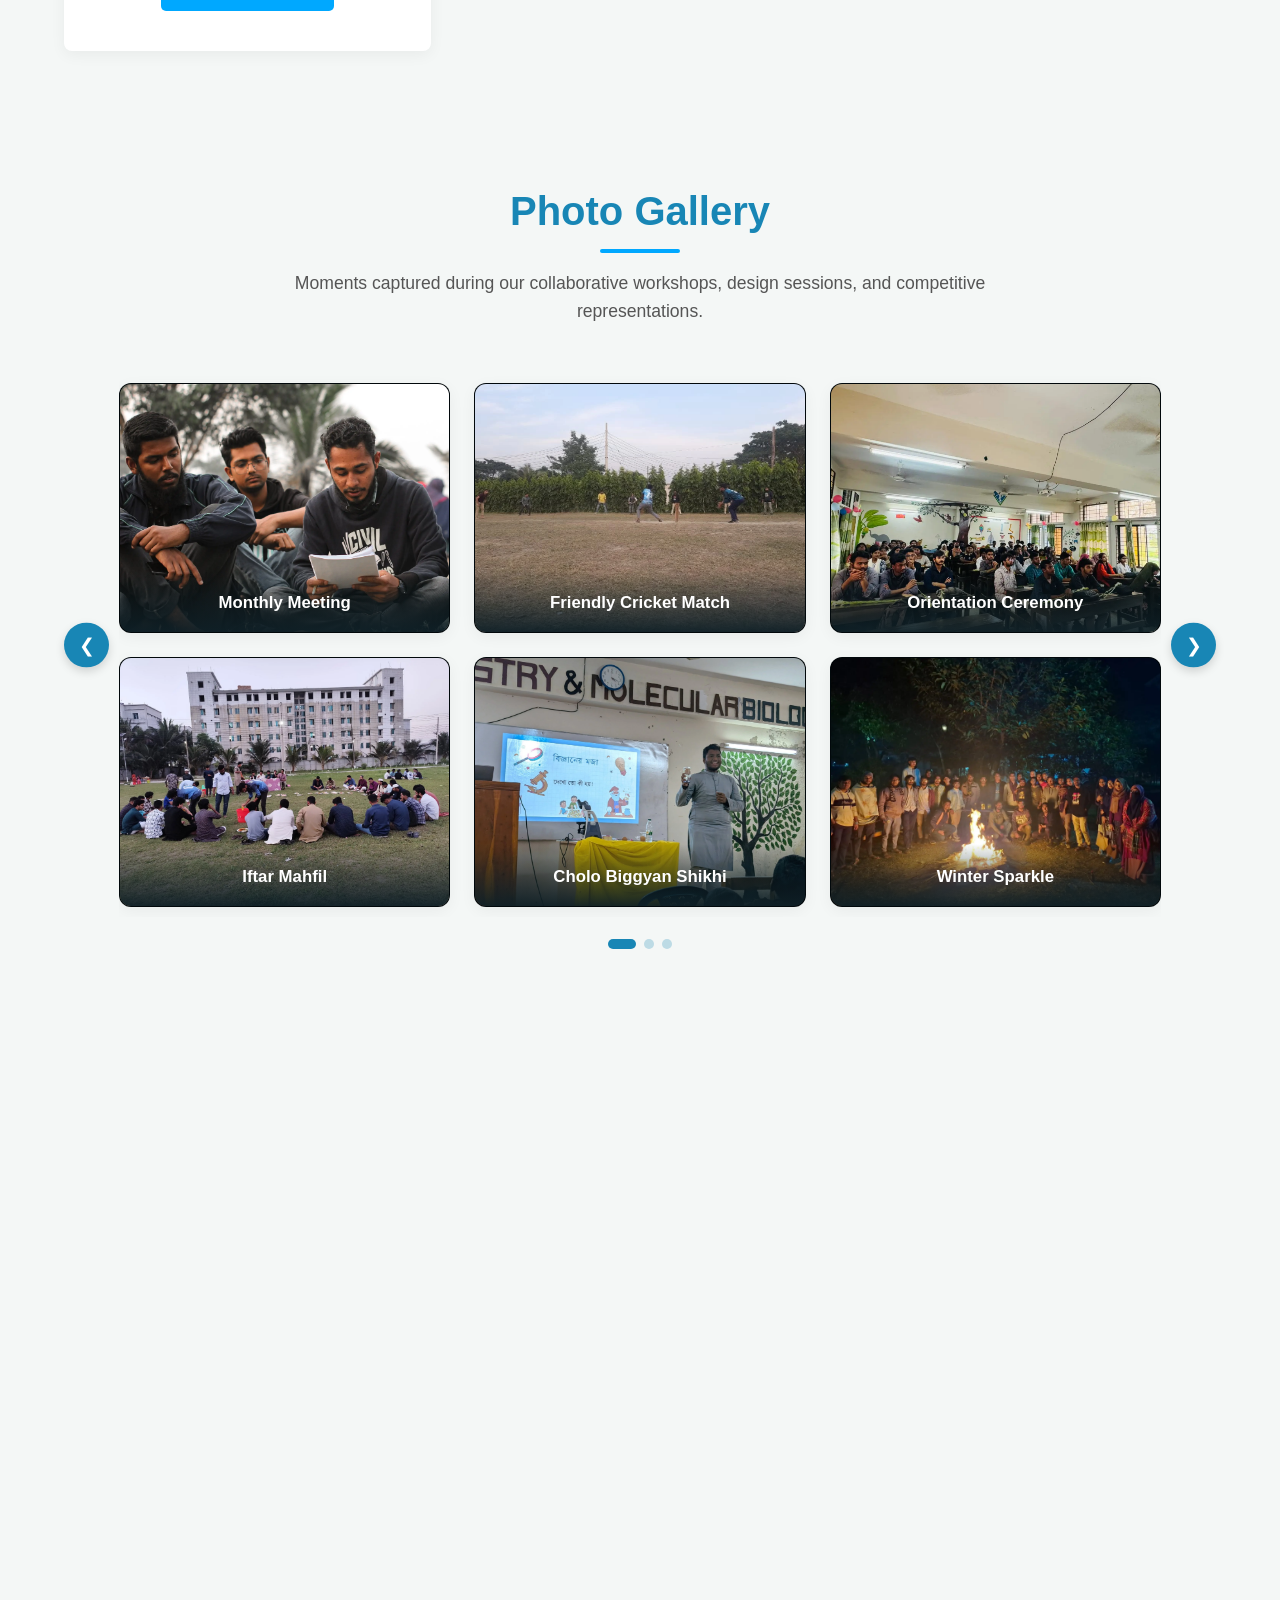
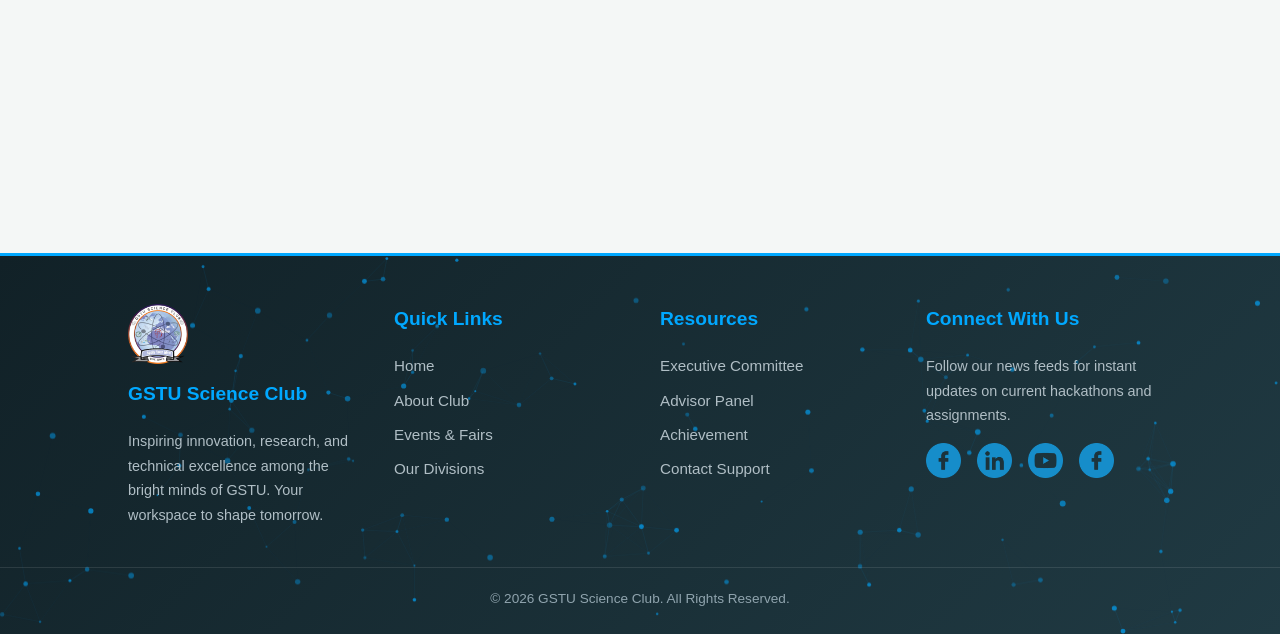
==== commit 3d340e9e: "Add files via upload" ====
--- a/index.html
+++ b/index.html
@@ -203,34 +203,6 @@
             <div class="msg-carousel-viewport" id="msgViewport">
                 <div class="msg-carousel-track" id="msgTrack">
                     
-                    <!-- Leader 1 -->
-                    <div class="message-card" data-index="0">
-                        <div class="leader-image-frame">
-                            <img src="image/VC.webp" alt="Prof. Dr. Md. Nazmus Sadath" onerror="this.src='image/logo.webp'">
-                        </div>
-                        <div class="leader-content">
-                            <h3 class="leader-name">Prof. Dr. Md. Nazmus Sadath</h3>
-                            <p class="leader-title">Honorable Vice Chancellor, GSTU</p>
-                            <blockquote class="leader-quote">
-                                "Science and technology form the cornerstone of modern global development. I am immensely proud to see the students of GSTU cultivating a rich culture of research, technological innovation, and scientific curiosity through the Science Club. Our mission is to transform these bright minds into thinkers and leaders who will engineer solutions for tomorrow's complex challenges."
-                            </blockquote>
-                        </div>
-                    </div>
-
-                    <!-- Leader 2 -->
-                    <div class="message-card" data-index="1">
-                        <div class="leader-image-frame">
-                            <img src="image/CA.webp" alt="Dr. Md. Kamruzzaman" onerror="this.src='image/logo.webp'">
-                        </div>
-                        <div class="leader-content">
-                            <h3 class="leader-name">Prof Dr. Md. Kamruzzaman</h3>
-                            <p class="leader-title">Chief Advisor, GSTU Science Club</p>
-                            <blockquote class="leader-quote">
-                                "Education is not merely about accumulating facts; it is about learning how to use those facts to innovate. The GSTU Science Club provides a magnificent workspace where classroom theory meets hands-on application. I encourage every student to step forward, join hands with our division teams, work on impactful research, and expand their technical mastery."
-                            </blockquote>
-                        </div>
-                    </div>
-
                     <!-- Leader 3 -->
                     <div class="message-card" data-index="2">
                         <div class="leader-image-frame">
--- a/style.css
+++ b/style.css
@@ -160,6 +160,13 @@
     border: 1px solid rgba(15, 83, 112, 0.1);
     box-shadow: 0 4px 15px rgba(0,0,0,0.05);
     background: #e2e8f0; 
+}
+
+.advisor-photo img {
+    width: 100%;
+    height: 100%;
+    object-fit: cover;
+    display: block;
 }
 
 @keyframes gradientFlow {
@@ -1374,4 +1381,705 @@
 .grid .card.reveal-on-scroll:nth-child(1) { transition-delay: 0.05s; }
 .grid .card.reveal-on-scroll:nth-child(2) { transition-delay: 0.15s; }
 .grid .card.reveal-on-scroll:nth-child(3) { transition-delay: 0.25s; }
-.grid .card.reveal-on-scroll:nth-child(4) { transition-delay: 0.35s; }+.grid .card.reveal-on-scroll:nth-child(4) { transition-delay: 0.35s; }
+
+/* ==========================================
+   Contact Page Styles
+   ========================================== */
+
+/* Shared Custom Framing Layout Styles for Portrait Uniformity */
+.executive-photo {
+    width: 100%;
+    max-width: 200px;
+    height: 250px;
+    margin: 0 auto 18px auto;
+    border-radius: 12px;
+    overflow: hidden;
+    border: 1px solid rgba(15, 83, 112, 0.1);
+    box-shadow: 0 4px 15px rgba(0,0,0,0.05);
+    background: #e2e8f0;
+    transition: border-color 0.2s ease, background-color 0.2s ease;
+}
+
+.executive-photo img {
+    width: 100%;
+    height: 100%;
+    object-fit: cover;
+    display: block;
+}
+
+/* Connect With Us Social Buttons Styling */
+.contact-social-group {
+    display: flex;
+    flex-direction: column;
+    gap: 12px;
+}
+
+.contact-social-btn {
+    display: flex;
+    align-items: center;
+    gap: 14px;
+    padding: 12px 18px;
+    background-color: var(--btn-social-bg, #f0f2f5);
+    color: var(--btn-social-text, #1c1e21);
+    text-decoration: none;
+    border-radius: 8px;
+    font-weight: 600;
+    font-size: 0.95rem;
+    border: 1px solid rgba(0, 0, 0, 0.06);
+    transition: all 0.3s ease;
+}
+
+.contact-social-btn svg {
+    flex-shrink: 0;
+    width: 24px;
+    height: 24px;
+    transition: fill 0.3s ease, transform 0.3s ease;
+}
+
+.contact-social-btn:hover {
+    background-color: var(--primary-color, #1886b5);
+    color: #ffffff !important;
+    border-color: var(--primary-color, #1886b5);
+    transform: translateY(-2px);
+    box-shadow: 0 4px 12px rgba(24, 134, 181, 0.25);
+}
+
+.contact-social-btn:hover svg {
+    fill: #ffffff !important;
+    transform: scale(1.1);
+}
+
+.contact-fb svg, .contact-fb-comm svg { fill: #1877F2; }
+.contact-linkedin svg { fill: #0077B5; }
+.contact-youtube svg { fill: #FF0000; }
+
+/* Contact Specific Section Layouts */
+.contact-main-wrapper {
+    max-width: 1200px;
+    margin: 0 auto;
+    padding: 60px 20px;
+    font-family: sans-serif;
+    color: var(--text-dark);
+}
+
+.contact-header {
+    text-align: center;
+    max-width: 800px;
+    margin: 0 auto 50px auto;
+}
+
+.contact-header-divider {
+    width: 60px;
+    height: 4px;
+    background: var(--primary-color, #3182ce);
+    margin: 0 auto 25px auto;
+    border-radius: 2px;
+}
+
+.contact-info-grid {
+    display: flex;
+    gap: 50px;
+    flex-wrap: wrap;
+    margin-bottom: 40px;
+    align-items: flex-start;
+}
+
+.contact-info-col {
+    flex: 1;
+    min-width: 300px;
+}
+
+.contact-info-col h3 {
+    color: var(--primary-color, #3182ce);
+    margin-top: 0;
+    margin-bottom: 20px;
+    border-bottom: 2px solid #e2e8f0;
+    padding-bottom: 10px;
+}
+
+.contact-info-item {
+    margin-bottom: 20px;
+    line-height: 1.6;
+}
+
+.contact-email-link {
+    color: var(--primary-color, #3182ce);
+    text-decoration: none;
+}
+
+.contact-social-card {
+    flex: 1;
+    min-width: 350px;
+    background: var(--card-bg, #ffffff);
+    border: 1px solid #e2e8f0;
+    padding: 30px;
+    border-radius: 8px;
+    box-shadow: 0 4px 6px rgba(0,0,0,0.02);
+}
+
+.contact-social-card h3 {
+    color: var(--text-dark, #1a365d);
+    margin-top: 0;
+    margin-bottom: 15px;
+}
+
+.contact-social-card p {
+    color: var(--text-muted, #718096);
+    font-size: 0.95rem;
+    margin-bottom: 25px;
+    line-height: 1.5;
+}
+
+.contact-map-wrapper {
+    margin-bottom: 60px;
+    width: 100%;
+    height: 400px;
+    border-radius: 8px;
+    overflow: hidden;
+    border: 1px solid #e2e8f0;
+    box-shadow: 0 4px 10px rgba(0,0,0,0.03);
+}
+
+.contact-map-wrapper iframe {
+    width: 100%;
+    height: 100%;
+    border: 0;
+}
+
+/* ==========================================
+   Teams & Committee Search Controls
+   ========================================== */
+.search-container {
+    max-width: 1100px;
+    margin: 0 auto 30px auto;
+    display: flex;
+    justify-content: center;
+}
+
+.search-input {
+    width: 100%;
+    max-width: 500px;
+    padding: 12px 20px;
+    font-size: 1rem;
+    border: 2px solid #e2e8f0;
+    border-radius: 30px;
+    outline: none;
+    background-color: var(--card-bg);
+    color: var(--text-dark);
+    box-shadow: 0 4px 10px rgba(0,0,0,0.03);
+    transition: border-color 0.3s ease, box-shadow 0.3s ease;
+}
+
+.search-input:focus {
+    border-color: var(--accent-color);
+    box-shadow: 0 4px 15px rgba(0, 168, 255, 0.2);
+}
+
+.no-results {
+    display: none;
+    text-align: center;
+    font-size: 1.1rem;
+    color: var(--text-muted);
+    margin: 20px 0;
+}
+
+/* Collapsible Accordion Custom Styling */
+.committee-accordion {
+    max-width: 1100px;
+    margin: 0 auto;
+    text-align: left;
+}
+
+details {
+    background: var(--card-bg);
+    border-radius: 8px;
+    box-shadow: 0 4px 15px rgba(0,0,0,0.05);
+    margin-bottom: 25px;
+    overflow: hidden;
+    border: 1px solid #e2e8f0;
+    transition: box-shadow 0.2s ease, border-color 0.2s ease;
+}
+
+details[open] {
+    box-shadow: 0 6px 20px rgba(0,0,0,0.08);
+}
+
+summary {
+    padding: 20px 25px;
+    font-size: 1.3rem;
+    font-weight: 600;
+    color: var(--primary-color);
+    cursor: pointer;
+    list-style: none;
+    display: flex;
+    justify-content: space-between;
+    align-items: center;
+    background-color: var(--card-bg);
+    user-select: none;
+}
+
+summary::-webkit-details-marker {
+    display: none;
+}
+
+summary::after {
+    content: '▶';
+    font-size: 0.9rem;
+    display: inline-block;
+    transition: transform 0.2s ease;
+    color: var(--accent-color);
+}
+
+details[open] summary::after {
+    transform: rotate(90deg);
+}
+
+details[open] summary {
+    border-bottom: 1px solid #e2e8f0;
+    background-color: #fdfdfd;
+}
+
+.accordion-content {
+    padding: 20px 25px;
+    background-color: #fafbfc;
+    overflow-x: auto; /* Enables horizontal scroll on tiny screens */
+}
+
+/* Committee Panel Custom Styling */
+.committee-panel-container {
+    max-width: 1100px;
+    margin: 0 auto;
+    text-align: left;
+}
+
+.committee-panel {
+    background: var(--card-bg);
+    border-radius: 8px;
+    box-shadow: 0 6px 20px rgba(0,0,0,0.08);
+    margin-bottom: 25px;
+    overflow: hidden;
+    border: 1px solid #e2e8f0;
+    transition: box-shadow 0.2s ease, border-color 0.2s ease;
+}
+
+.panel-title {
+    padding: 20px 25px;
+    font-size: 1.3rem;
+    font-weight: 600;
+    color: var(--primary-color);
+    background-color: #fdfdfd;
+    border-bottom: 1px solid #e2e8f0;
+    text-align: center;
+    user-select: none;
+    margin: 0;
+}
+
+.panel-content {
+    padding: 20px 25px;
+    background-color: #fafbfc;
+    overflow-x: auto;
+}
+
+/* Table Design Styling */
+.list-table {
+    width: 100%;
+    border-collapse: collapse;
+    text-align: left;
+    background: #ffffff;
+    border-radius: 6px;
+    overflow: hidden;
+}
+
+.list-table th, .list-table td {
+    padding: 14px 18px;
+    border-bottom: 1px solid #e2e8f0;
+    font-size: 1rem;
+}
+
+.list-table td {
+    color: var(--text-dark);
+}
+
+/* Column Rules */
+.list-table th:nth-child(2) {
+    white-space: nowrap;
+}
+
+.list-table th:nth-child(4),
+.list-table td:nth-child(4) {
+    white-space: nowrap;
+}
+
+.list-table th {
+    background-color: var(--primary-color);
+    color: var(--text-light);
+    font-weight: 600;
+}
+
+.list-table tr:last-child td {
+    border-bottom: none;
+}
+
+.list-table tr:hover {
+    background-color: #f8fafc;
+}
+
+/* ==========================================
+   Advisor Section
+   ========================================== */
+
+/* Subsection Labeling */
+.advisor-section-heading {
+    font-size: 1.4rem;
+    color: var(--secondary-color);
+    font-weight: 700;
+    margin: 10px 0 20px 0;
+    border-left: 4px solid var(--accent-color);
+    padding-left: 12px;
+}
+
+.advisor-section-heading.space-top {
+    margin-top: 40px;
+}
+
+/* Chief Advisor Layout Center Constraints */
+.chief-container {
+    display: flex;
+    justify-content: center;
+    margin-bottom: 20px;
+}
+
+.chief-container .card {
+    max-width: 450px;
+    width: 100%;
+}
+
+/* 4 Advisors Single Row Grid Matrix */
+.advisors-row-grid {
+    display: grid;
+    grid-template-columns: repeat(4, 1fr);
+    gap: 20px;
+}
+
+/* Advisor Card Internal Design Uniformity */
+.interactive-advisor-card {
+    position: relative;
+    overflow: hidden;
+    background: var(--card-bg);
+    border: 1px solid rgba(24, 134, 181, 0.12);
+    display: flex;
+    flex-direction: column;
+    justify-content: center;
+    align-items: center;
+    padding: 25px 20px;
+    text-align: center;
+}
+
+.advisor-badge {
+    font-size: 0.75rem;
+    color: var(--accent-color);
+    font-weight: 700;
+    text-transform: uppercase;
+    letter-spacing: 1px;
+    margin-bottom: 10px;
+    transition: color 0.3s ease;
+}
+
+.interactive-advisor-card h3 {
+    margin: 0 0 8px 0;
+}
+
+.interactive-advisor-card p.dept {
+    font-size: 0.95rem;
+    font-weight: 500;
+    margin-top: 4px;
+}
+
+.interactive-advisor-card p.session {
+    font-size: 0.85rem;
+    color: #777;
+    margin-top: 8px;
+}
+
+/* Spotlight Vector Layer */
+.interactive-advisor-card::before {
+    content: '';
+    position: absolute;
+    top: 0;
+    left: 0;
+    width: 100%;
+    height: 100%;
+    background: radial-gradient(circle 180px at var(--x, 0px) var(--y, 0px), rgba(0, 168, 255, 0.18), transparent 100%);
+    opacity: 0;
+    transition: opacity 0.3s ease;
+    z-index: 1;
+    pointer-events: none;
+}
+
+/* Hover Interface Transformations */
+.interactive-advisor-card:hover::before {
+    opacity: 1;
+}
+
+.interactive-advisor-card:hover .advisor-badge {
+    color: var(--text-light);
+}
+
+.interactive-advisor-card:hover p.session {
+    color: #cbd5e1;
+}
+
+/* Responsive Adaptive Viewports Setup */
+@media (max-width: 1024px) {
+    .advisors-row-grid {
+        grid-template-columns: repeat(2, 1fr);
+    }
+}
+
+@media (max-width: 650px) {
+    .advisors-row-grid {
+        grid-template-columns: 1fr;
+    }
+}
+
+/* ==========================================
+   Achievement Section
+   ========================================== */
+.single-event-container {
+    width: 90%;
+    max-width: 1200px;
+    margin: 0 auto 5rem auto;
+    background: var(--card-bg, #ffffff);
+    border-radius: 16px;
+    padding: 40px;
+    box-shadow: 0 10px 30px rgba(0, 0, 0, 0.05);
+    border: 1px solid rgba(24, 134, 181, 0.12);
+    display: flex;
+    flex-direction: column;
+    gap: 35px;
+    transition: background-color 0.3s ease, border-color 0.3s ease;
+}
+
+/* 1. Event Title Styling (Top Middle) */
+.event-header {
+    text-align: center;
+}
+
+.event-title {
+    font-size: 2.2rem;
+    color: var(--primary-color, #0f5370);
+    font-weight: 800;
+    margin: 0 0 5px 0;
+    text-transform: uppercase;
+    letter-spacing: 0.5px;
+    transition: color 0.3s ease;
+}
+
+.event-date {
+    font-size: 1rem;
+    color: var(--text-muted, #666);
+    font-weight: 500;
+    transition: color 0.3s ease;
+}
+
+/* 2. Photos Grid Styling (Middle) */
+.event-photo-gallery {
+    display: grid;
+    grid-template-columns: repeat(auto-fit, minmax(280px, 1fr));
+    gap: 25px;
+    justify-items: center;
+}
+
+.event-photo-card {
+    background: var(--bg-light, #fdfdfd);
+    border-radius: 12px;
+    padding: 12px;
+    box-shadow: 0 4px 15px rgba(0, 0, 0, 0.03);
+    border: 1px solid rgba(24, 134, 181, 0.12);
+    width: 100%;
+    transition: transform 0.3s ease, background-color 0.3s ease, border-color 0.3s ease;
+}
+
+.event-photo-card:hover {
+    transform: translateY(-5px);
+    border-color: var(--accent-color, #00a8ff);
+}
+
+.event-img-wrapper {
+    width: 100%;
+    height: 220px;
+    border-radius: 8px;
+    overflow: hidden;
+    box-shadow: 0 4px 10px rgba(0, 0, 0, 0.08);
+}
+
+.event-img-wrapper img {
+    width: 100%;
+    height: 100%;
+    object-fit: cover;
+}
+
+.photo-caption {
+    font-size: 0.9rem;
+    color: var(--text-muted, #555);
+    font-weight: 500;
+    text-align: center;
+    margin-top: 10px;
+    transition: color 0.3s ease;
+}
+
+/* 3. Achievement Description Styling (Bottom) */
+.achievement-text-block {
+    background: var(--bg-light, #fafafa);
+    border-radius: 12px;
+    padding: 30px 35px;
+    border-left: 5px solid var(--accent-color, #ffaa00);
+    text-align: left;
+    transition: transform 0.3s ease, background-color 0.3s ease;
+}
+
+.achievement-text-block:hover {
+    transform: translateX(5px);
+}
+
+.achievement-badge {
+    font-size: 0.95rem;
+    color: var(--accent-color, #ffaa00);
+    font-weight: 700;
+    margin-bottom: 6px;
+    text-transform: uppercase;
+    letter-spacing: 1px;
+    transition: color 0.3s ease;
+}
+
+.achievement-summary {
+    font-size: 1.4rem;
+    color: var(--primary-color, #0f5370);
+    font-weight: 700;
+    margin-bottom: 14px;
+    transition: color 0.3s ease;
+}
+
+.achievement-description {
+    font-size: 1.1rem;
+    line-height: 1.75;
+    color: var(--text-dark, #444);
+    margin: 0;
+    transition: color 0.3s ease;
+}
+
+/* Mobile Responsive Adjustments */
+@media (max-width: 768px) {
+    .single-event-container {
+        padding: 20px;
+        gap: 25px;
+    }
+    .event-title {
+        font-size: 1.8rem;
+    }
+    .achievement-text-block {
+        padding: 20px;
+    }
+    .achievement-description {
+        font-size: 1rem;
+    }
+}
+
+/* ==========================================
+   About Section
+   ========================================== */
+section p[style*="color: #a7b0c1"] {
+    color: #4a5568 !important;
+}
+
+/* ==========================================
+   Unified Dark Theme Adaptive Overrides
+   ========================================== */
+[data-theme="dark"] section {
+    color: var(--text-dark) !important;
+}
+
+[data-theme="dark"] .contact-info-col h3,
+[data-theme="dark"] .contact-email-link,
+[data-theme="dark"] h2[style*="color: #3182ce"],
+[data-theme="dark"] h2[style*="color: #1a365d"],
+[data-theme="dark"] h3[style*="color: #3182ce"],
+[data-theme="dark"] a[style*="color: #3182ce"] {
+    color: var(--primary-color) !important;
+}
+
+[data-theme="dark"] .contact-header-divider,
+[data-theme="dark"] div[style*="background: #3182ce"] {
+    background: var(--primary-color) !important;
+}
+
+[data-theme="dark"] .contact-social-card h3,
+[data-theme="dark"] .contact-social-card h4,
+[data-theme="dark"] h3[style*="color: #1a365d"],
+[data-theme="dark"] h4[style*="color: #2d3748"] {
+    color: var(--text-dark) !important;
+}
+
+[data-theme="dark"] .contact-social-card p,
+[data-theme="dark"] span[style*="color: #718096"],
+[data-theme="dark"] section p[style*="color: #a7b0c1"],
+[data-theme="dark"] p[style*="color: #4a5568"],
+[data-theme="dark"] p[style*="color: #718096"] {
+    color: var(--text-muted) !important;
+}
+
+[data-theme="dark"] .contact-social-card,
+[data-theme="dark"] div[style*="background: #ffffff"] {
+    background: var(--card-bg) !important;
+    border-color: rgba(255, 255, 255, 0.08) !important;
+}
+
+[data-theme="dark"] .executive-photo {
+    background: #121e24;
+    border-color: rgba(255, 255, 255, 0.08);
+}
+
+[data-theme="dark"] .contact-map-wrapper,
+[data-theme="dark"] div[style*="height: 400px"] {
+    border-color: rgba(255, 255, 255, 0.08) !important;
+}
+
+[data-theme="dark"] div[style*="background: #f7fafc"] {
+    background: rgba(255, 255, 255, 0.03) !important;
+    border-left-color: var(--primary-color) !important;
+}
+
+[data-theme="dark"] .search-input {
+    border-color: rgba(255, 255, 255, 0.15);
+}
+
+[data-theme="dark"] details,
+[data-theme="dark"] .committee-panel {
+    border-color: rgba(255, 255, 255, 0.08);
+    box-shadow: 0 4px 15px rgba(0, 0, 0, 0.2);
+}
+
+[data-theme="dark"] details[open] summary,
+[data-theme="dark"] .panel-title {
+    border-bottom-color: rgba(255, 255, 255, 0.08);
+    background-color: rgba(255, 255, 255, 0.02);
+}
+
+[data-theme="dark"] .accordion-content,
+[data-theme="dark"] .panel-content {
+    background-color: rgba(0, 0, 0, 0.15);
+}
+
+[data-theme="dark"] .list-table {
+    background: transparent;
+}
+
+[data-theme="dark"] .list-table th, 
+[data-theme="dark"] .list-table td {
+    border-bottom-color: rgba(255, 255, 255, 0.06);
+}
+
+[data-theme="dark"] .list-table tr:hover {
+    background-color: rgba(255, 255, 255, 0.04);
+}
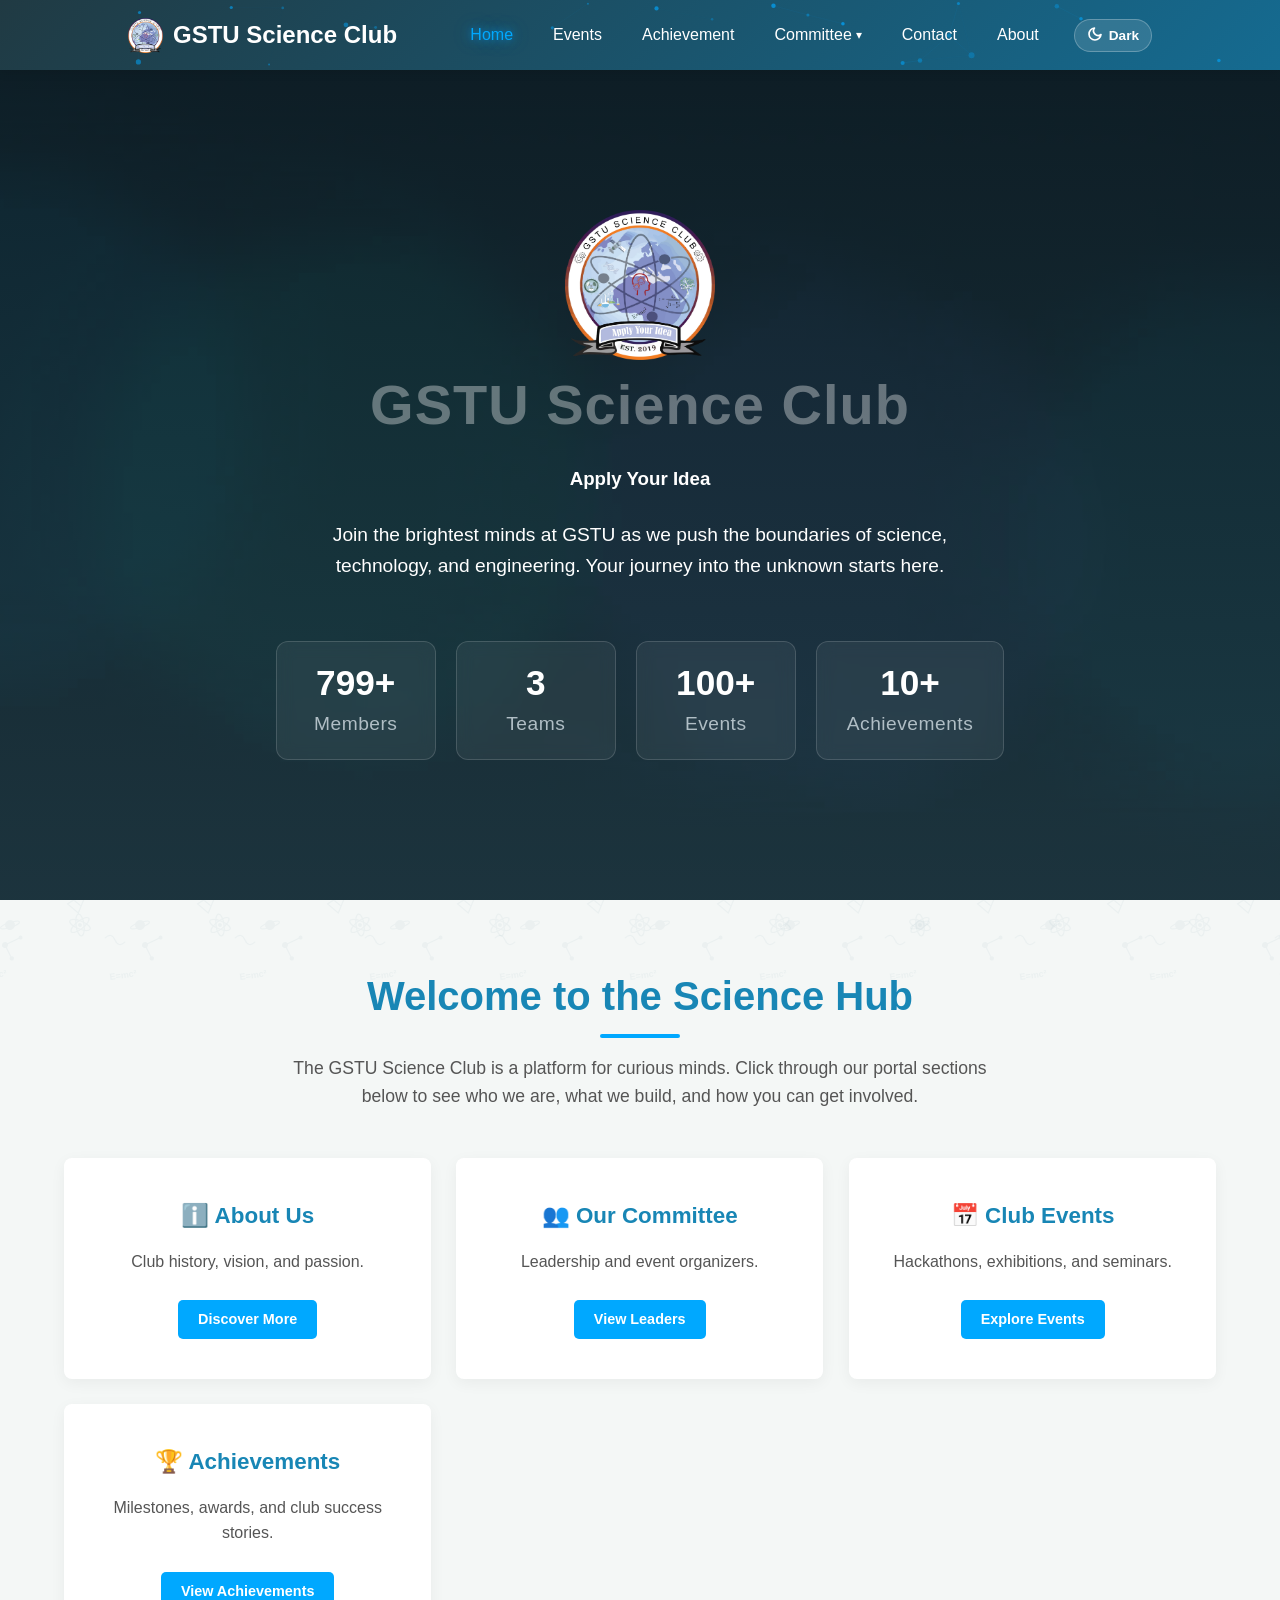
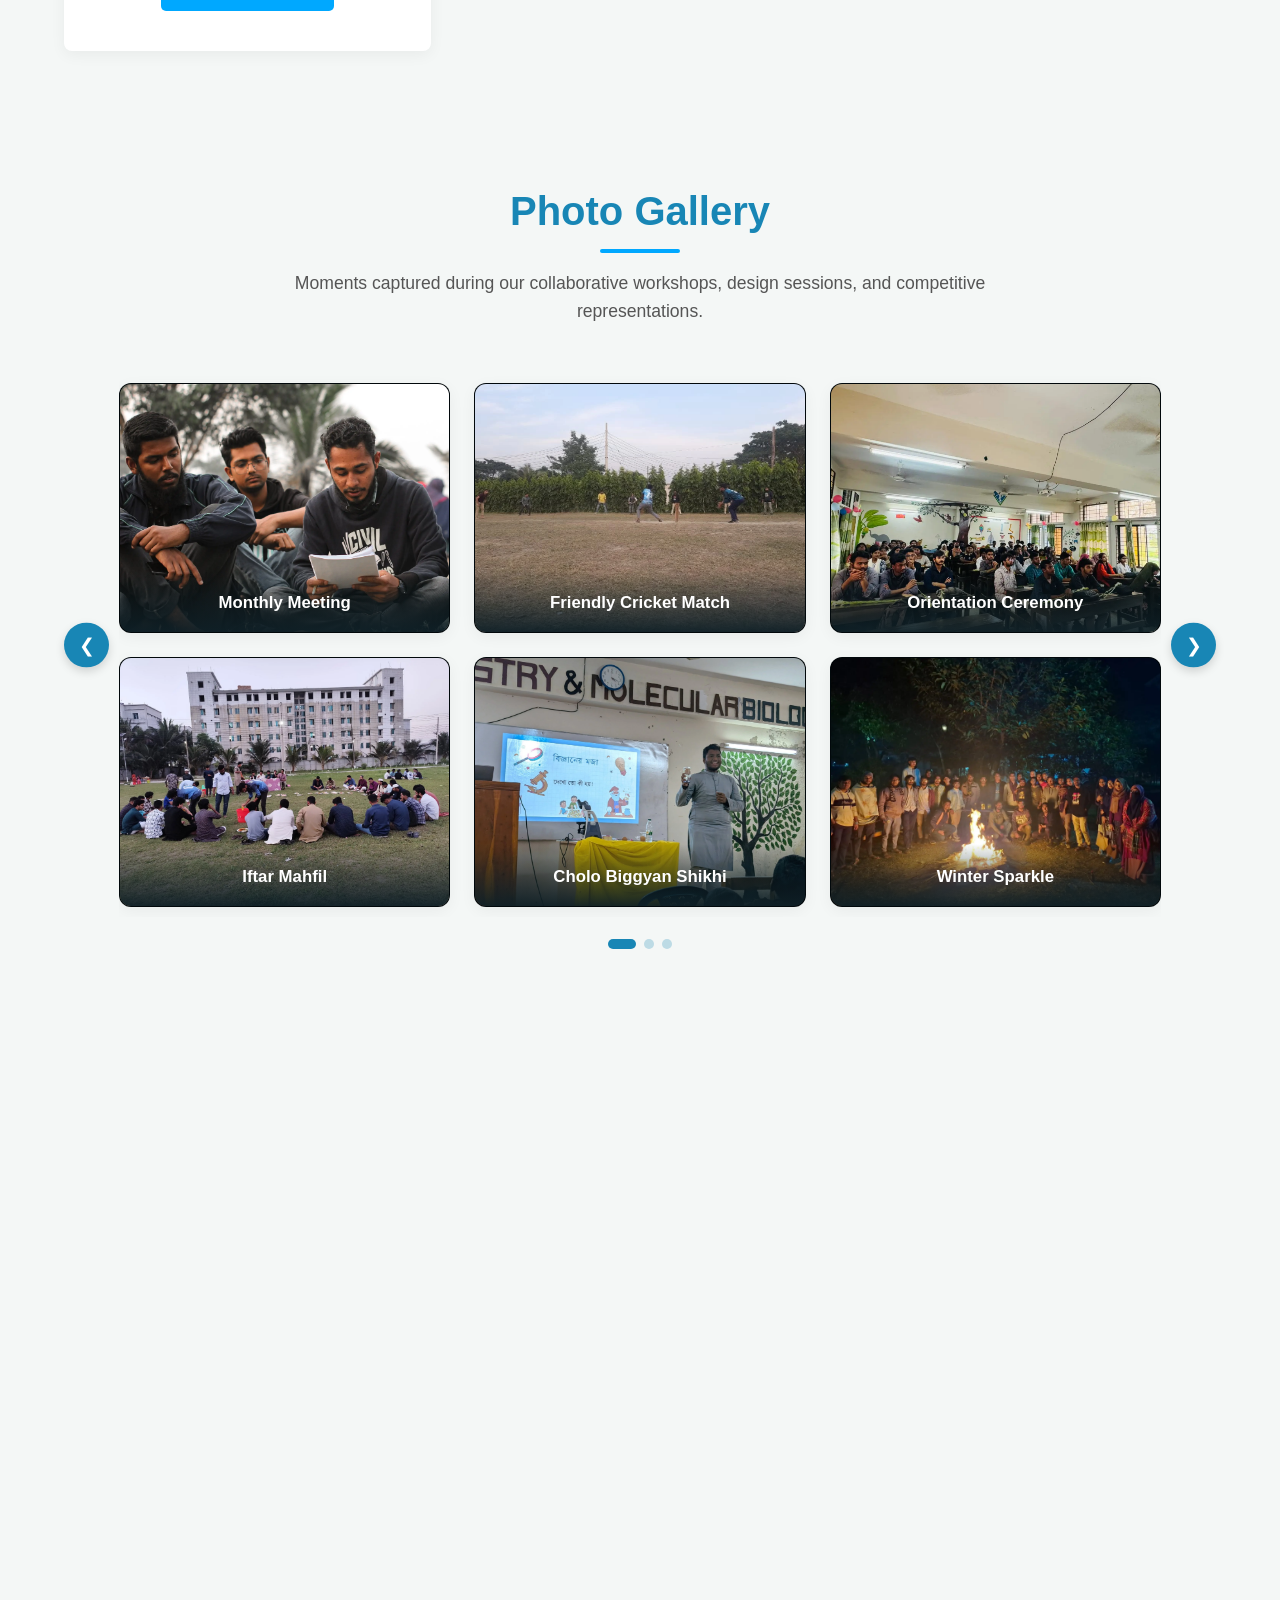
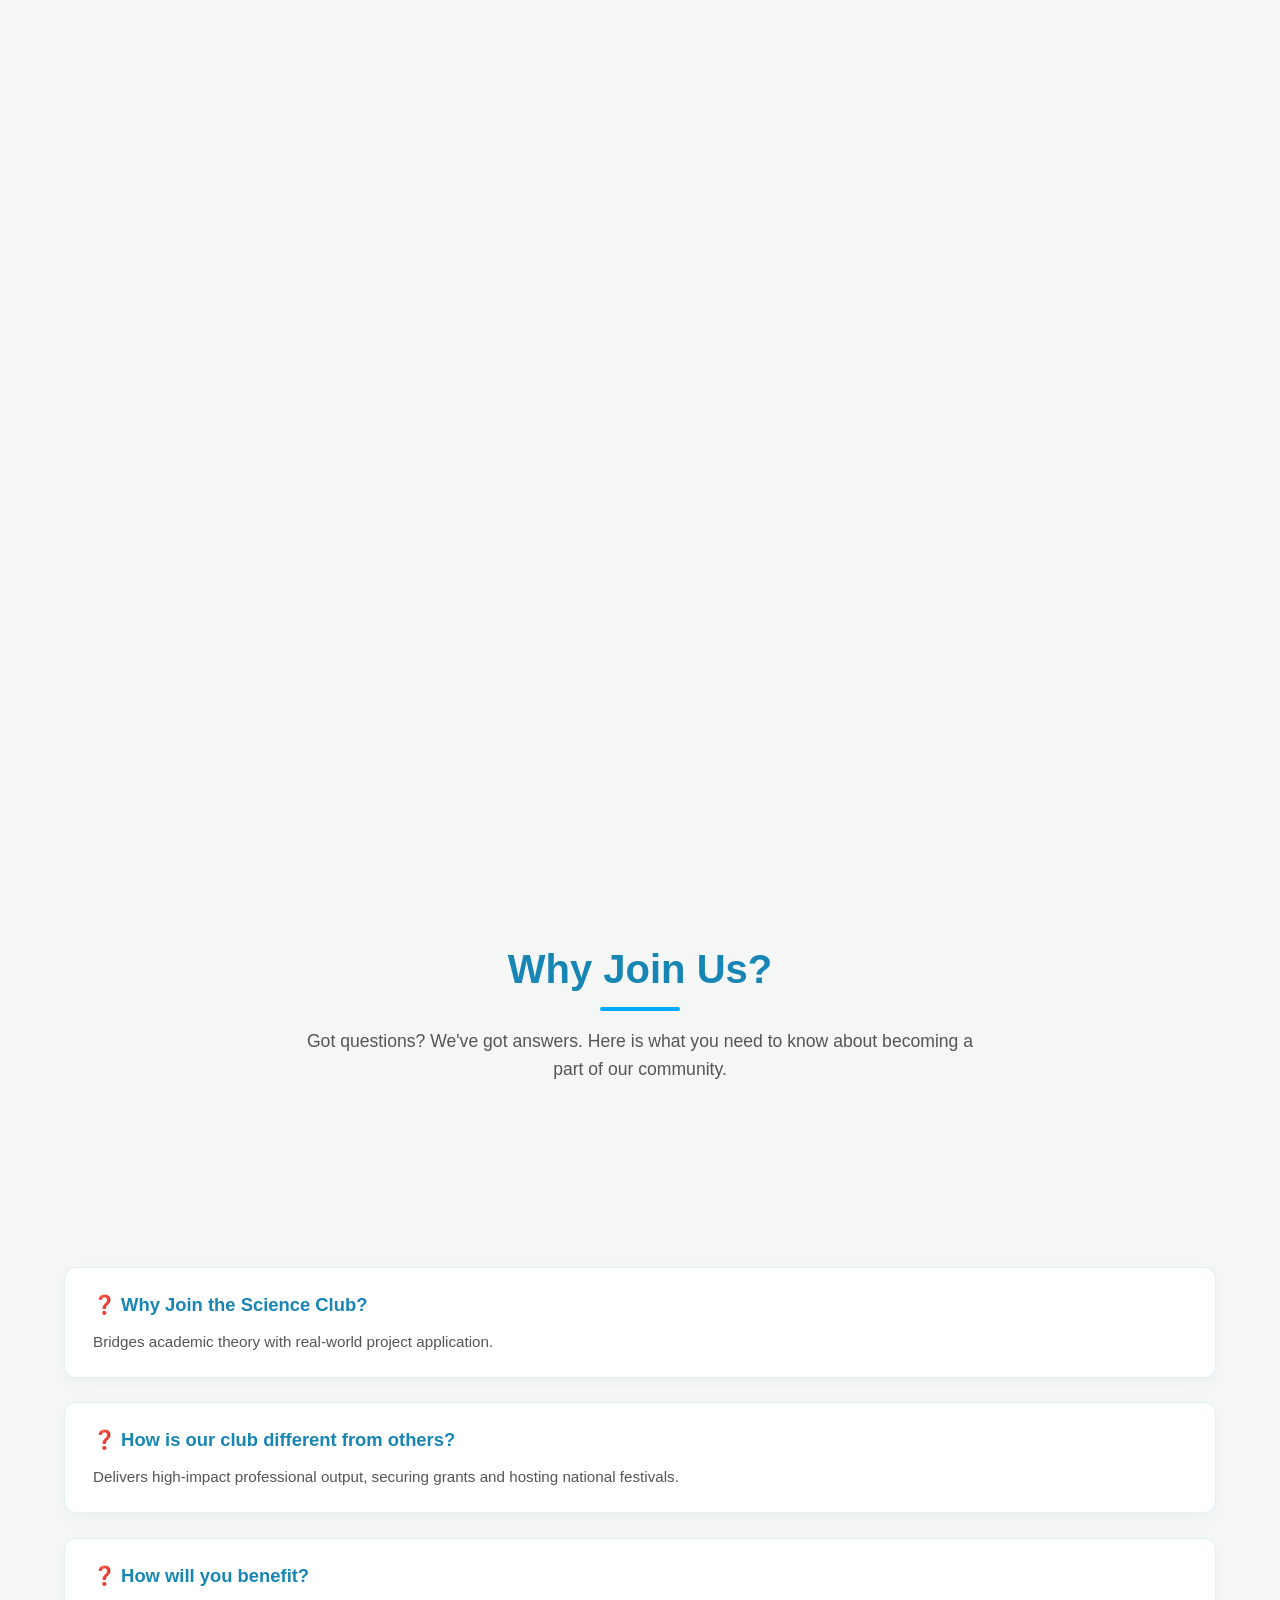
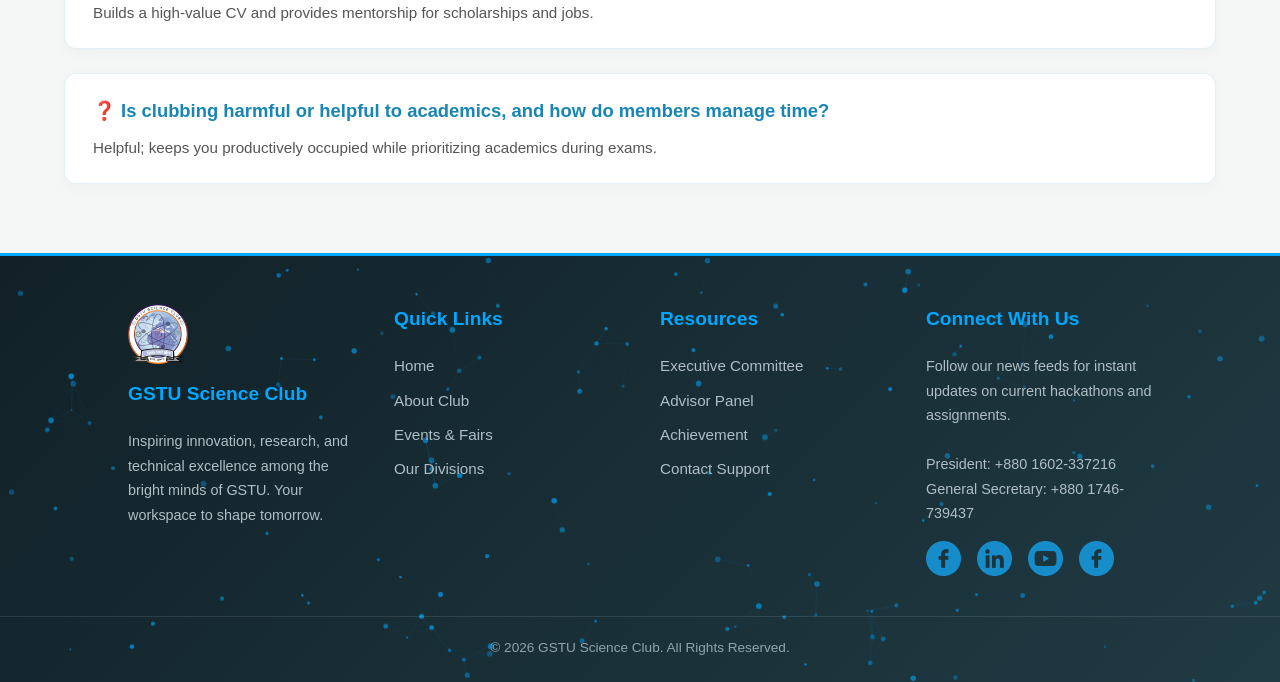
==== commit c798777d: "Add files via upload" ====
--- a/index.html
+++ b/index.html
@@ -1,22 +1,47 @@
 <!DOCTYPE html>
 <html lang="en">
 <head>
+    <script>
+  // Skip loader if the user is just refreshing the page in the same session
+  if (sessionStorage.getItem('hasSeenLoaderThisSession')) {
+    document.documentElement.classList.add('skip-loader');
+  }
+  // Record the start time of the load
+  window.loaderStartTime = Date.now();
+</script>
     <meta charset="UTF-8">
     <meta name="viewport" content="width=device-width, initial-scale=1.0">
     <title>Home - GSTU Science Club</title>
     <link rel="stylesheet" href="style.css">
+    <!-- Custom Font Stylesheet -->
+    <link rel="stylesheet" href="fonts/basenji.css">
+    <link rel="stylesheet" href="style.css">
 </head>
-<body>
-
+<body class="loading">
+
+<!-- PRELOADER OVERLAY -->
+  <div id="loader-wrapper">
+    <div class="spinner-box">
+      <div class="blue-orbit leo"></div>
+      <div class="green-orbit leo"></div>
+      <div class="red-orbit leo"></div>
+      <div class="white-orbit w1 leo"></div>
+      <div class="white-orbit w2 leo"></div>
+      <div class="white-orbit w3 leo"></div>
+    </div>
+    <div class="loading-text">Preparing for Discovery...</div>
+  </div>
+    
     <universal-header></universal-header>
 
     <section id="hero">
-        <img src="image/logo.webp" height="150px" width="150px" alt="GSTU Science Club Logo">
-        
-        <h1 class="interactive-glow-title" data-text="GSTU Science Club">GSTU Science Club</h1>
-        
-        <h3>Apply Your Idea</h3> <br>
-        <p>Join the brightest minds at GSTU as we push the boundaries of science, technology, and engineering. Your journey into the unknown starts here.</p>
+       <img src="image/logo.webp" height="150px" width="150px" alt="GSTU Science Club Logo">
+    
+    <!-- Basenji font applied via .interactive-glow-title -->
+    <h1 class="interactive-glow-title" data-text="GSTU Science Club">GSTU Science Club</h1>
+    
+    <h3>Apply Your Idea</h3> <br>
+    <p>Join the brightest minds at GSTU as we push the boundaries of science, technology, and engineering. Your journey into the unknown starts here.</p>
         
         <div class="hero-stats">
             <div class="stat-box">
--- a/style.css
+++ b/style.css
@@ -2082,4 +2082,114 @@
 
 [data-theme="dark"] .list-table tr:hover {
     background-color: rgba(255, 255, 255, 0.04);
+}
+
+/* ==========================================
+   SESSION PRELOADER STYLES
+   ========================================== */
+
+/* Lock body scrolling while loader is active */
+body.loading {
+  overflow: hidden;
+}
+
+/* Instantly suppress loader on page refresh */
+.skip-loader #loader-wrapper {
+  display: none !important;
+}
+
+/* Fullscreen Loader Overlay */
+#loader-wrapper {
+  position: fixed;
+  top: 0;
+  left: 0;
+  width: 100vw;
+  height: 100vh;
+  background-color: #1d2630;
+  display: flex;
+  flex-direction: column;
+  justify-content: center;
+  align-items: center;
+  z-index: 99999; /* Ensures loader stays above all other page elements */
+  opacity: 1;
+  visibility: visible;
+  transition: opacity 0.6s ease-out, visibility 0.6s ease-out;
+}
+
+/* Smooth Fade-Out State */
+#loader-wrapper.fade-out {
+  opacity: 0;
+  visibility: hidden;
+  pointer-events: none;
+}
+
+/* Optional Pulse Text */
+.loading-text {
+  margin-top: 20px;
+  color: #91daff;
+  font-size: 0.95rem;
+  letter-spacing: 2px;
+  text-transform: uppercase;
+  animation: pulseText 1.5s ease-in-out infinite alternate;
+}
+
+@keyframes pulseText {
+  from { opacity: 0.4; }
+  to { opacity: 1; }
+}
+
+/* Spinner Styles */
+.spinner-box {
+  width: 300px;
+  height: 300px;
+  display: flex;
+  justify-content: center;
+  align-items: center;
+  background-color: transparent;
+  position: relative;
+}
+
+.leo {
+  position: absolute;
+  display: flex;
+  justify-content: center;
+  align-items: center;
+  border-radius: 50%;
+}
+
+.blue-orbit {
+  width: 165px;
+  height: 165px;
+  border: 1px solid #91daffa0;
+  animation: spin3D 2s linear infinite;
+}
+
+.green-orbit {
+  width: 120px;
+  height: 120px;
+  border: 1px solid #91ffbfa0;
+  animation: spin3D 6s linear infinite;
+}
+
+.red-orbit {
+  width: 90px;
+  height: 90px;
+  border: 1px dotted #ffca91a0;
+  animation: spin3D 1s linear infinite;
+}
+
+.white-orbit {
+  width: 60px;
+  height: 60px;
+  border: 2px solid #ffffff;
+  animation: spin3D 4s linear infinite;
+}
+
+.w1 { transform: rotate3d(1, 1, 1, 90deg); }
+.w2 { transform: rotate3d(1, 2, 1, 90deg); }
+.w3 { transform: rotate3d(0, 1, 1, 90deg); }
+
+@keyframes spin3D {
+  from { transform: rotate3d(0.5, 0.5, 0.5, 360deg); }
+  to { transform: rotate3d(0deg); }
 }
--- a/style.css
+++ b/style.css
@@ -2082,4 +2082,114 @@
 
 [data-theme="dark"] .list-table tr:hover {
     background-color: rgba(255, 255, 255, 0.04);
+}
+
+/* ==========================================
+   SESSION PRELOADER STYLES
+   ========================================== */
+
+/* Lock body scrolling while loader is active */
+body.loading {
+  overflow: hidden;
+}
+
+/* Instantly suppress loader on page refresh */
+.skip-loader #loader-wrapper {
+  display: none !important;
+}
+
+/* Fullscreen Loader Overlay */
+#loader-wrapper {
+  position: fixed;
+  top: 0;
+  left: 0;
+  width: 100vw;
+  height: 100vh;
+  background-color: #1d2630;
+  display: flex;
+  flex-direction: column;
+  justify-content: center;
+  align-items: center;
+  z-index: 99999; /* Ensures loader stays above all other page elements */
+  opacity: 1;
+  visibility: visible;
+  transition: opacity 0.6s ease-out, visibility 0.6s ease-out;
+}
+
+/* Smooth Fade-Out State */
+#loader-wrapper.fade-out {
+  opacity: 0;
+  visibility: hidden;
+  pointer-events: none;
+}
+
+/* Optional Pulse Text */
+.loading-text {
+  margin-top: 20px;
+  color: #91daff;
+  font-size: 0.95rem;
+  letter-spacing: 2px;
+  text-transform: uppercase;
+  animation: pulseText 1.5s ease-in-out infinite alternate;
+}
+
+@keyframes pulseText {
+  from { opacity: 0.4; }
+  to { opacity: 1; }
+}
+
+/* Spinner Styles */
+.spinner-box {
+  width: 300px;
+  height: 300px;
+  display: flex;
+  justify-content: center;
+  align-items: center;
+  background-color: transparent;
+  position: relative;
+}
+
+.leo {
+  position: absolute;
+  display: flex;
+  justify-content: center;
+  align-items: center;
+  border-radius: 50%;
+}
+
+.blue-orbit {
+  width: 165px;
+  height: 165px;
+  border: 1px solid #91daffa0;
+  animation: spin3D 2s linear infinite;
+}
+
+.green-orbit {
+  width: 120px;
+  height: 120px;
+  border: 1px solid #91ffbfa0;
+  animation: spin3D 6s linear infinite;
+}
+
+.red-orbit {
+  width: 90px;
+  height: 90px;
+  border: 1px dotted #ffca91a0;
+  animation: spin3D 1s linear infinite;
+}
+
+.white-orbit {
+  width: 60px;
+  height: 60px;
+  border: 2px solid #ffffff;
+  animation: spin3D 4s linear infinite;
+}
+
+.w1 { transform: rotate3d(1, 1, 1, 90deg); }
+.w2 { transform: rotate3d(1, 2, 1, 90deg); }
+.w3 { transform: rotate3d(0, 1, 1, 90deg); }
+
+@keyframes spin3D {
+  from { transform: rotate3d(0.5, 0.5, 0.5, 360deg); }
+  to { transform: rotate3d(0deg); }
 }
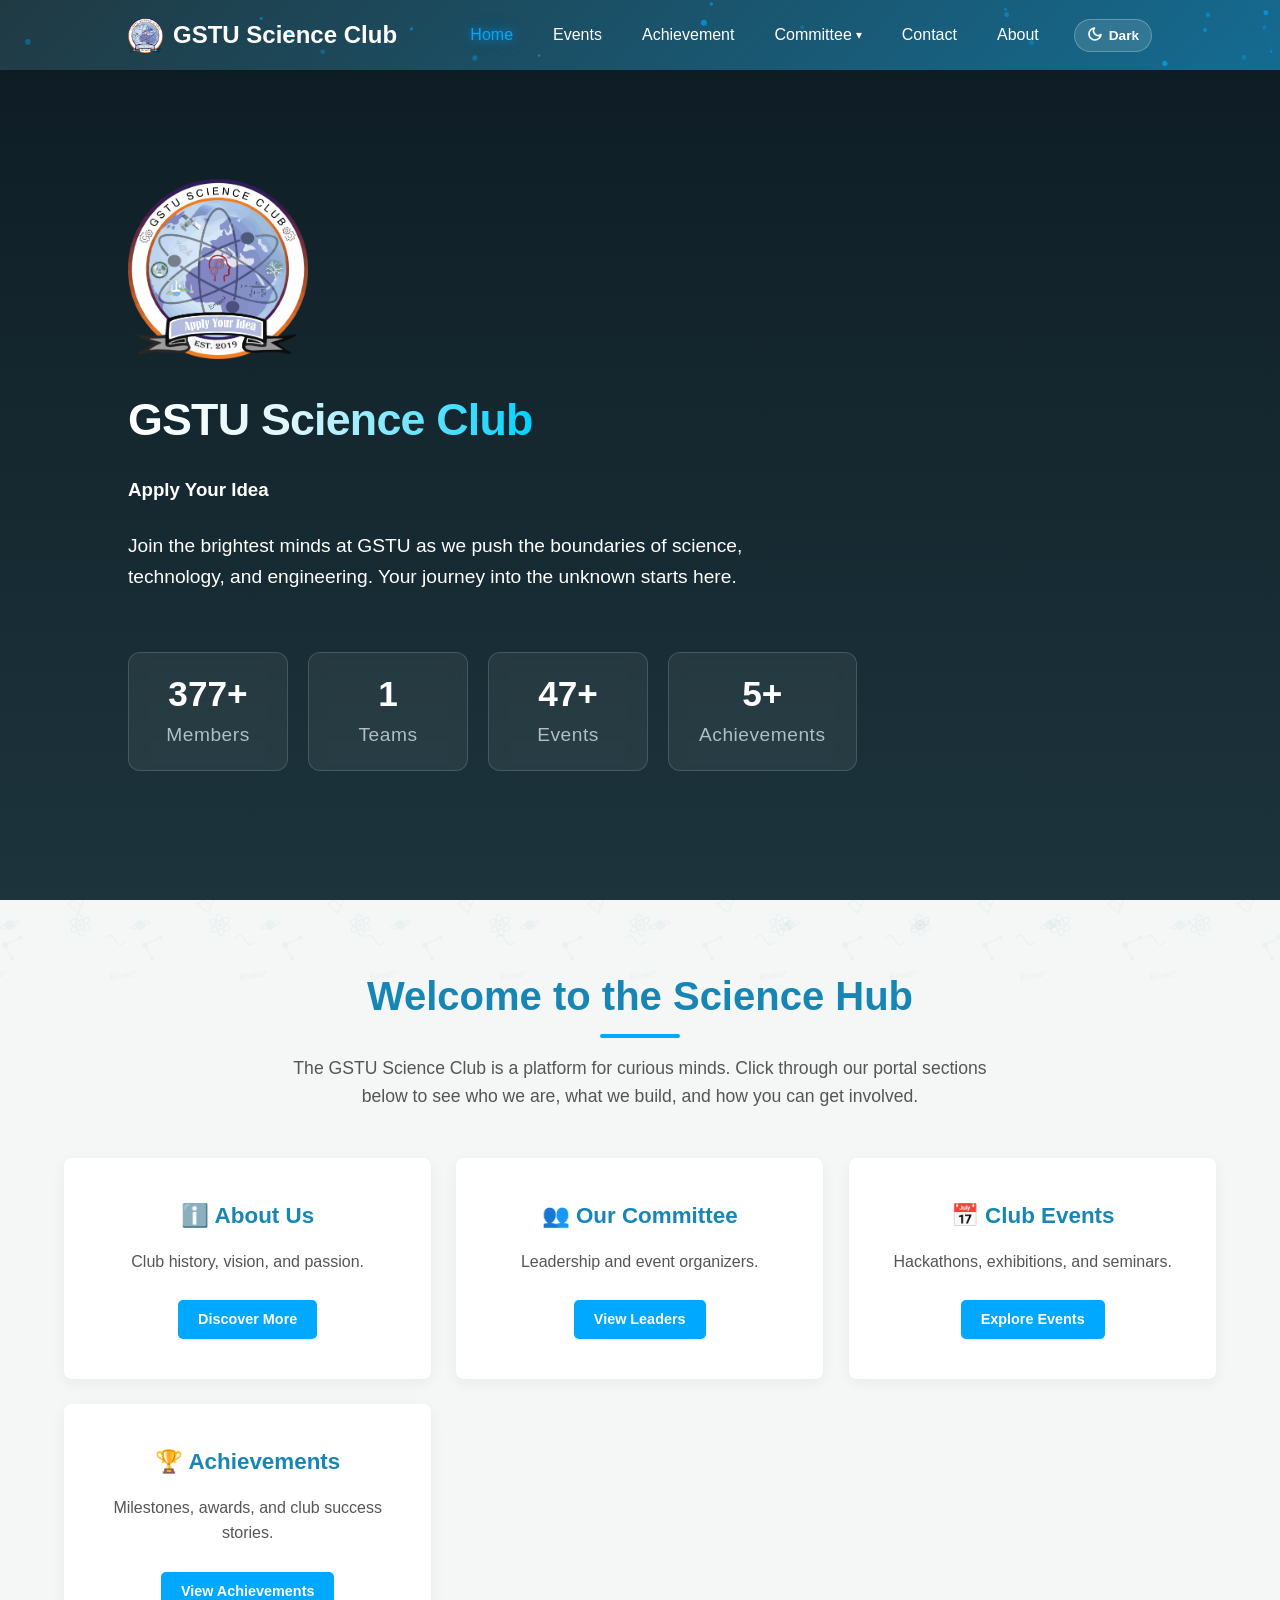
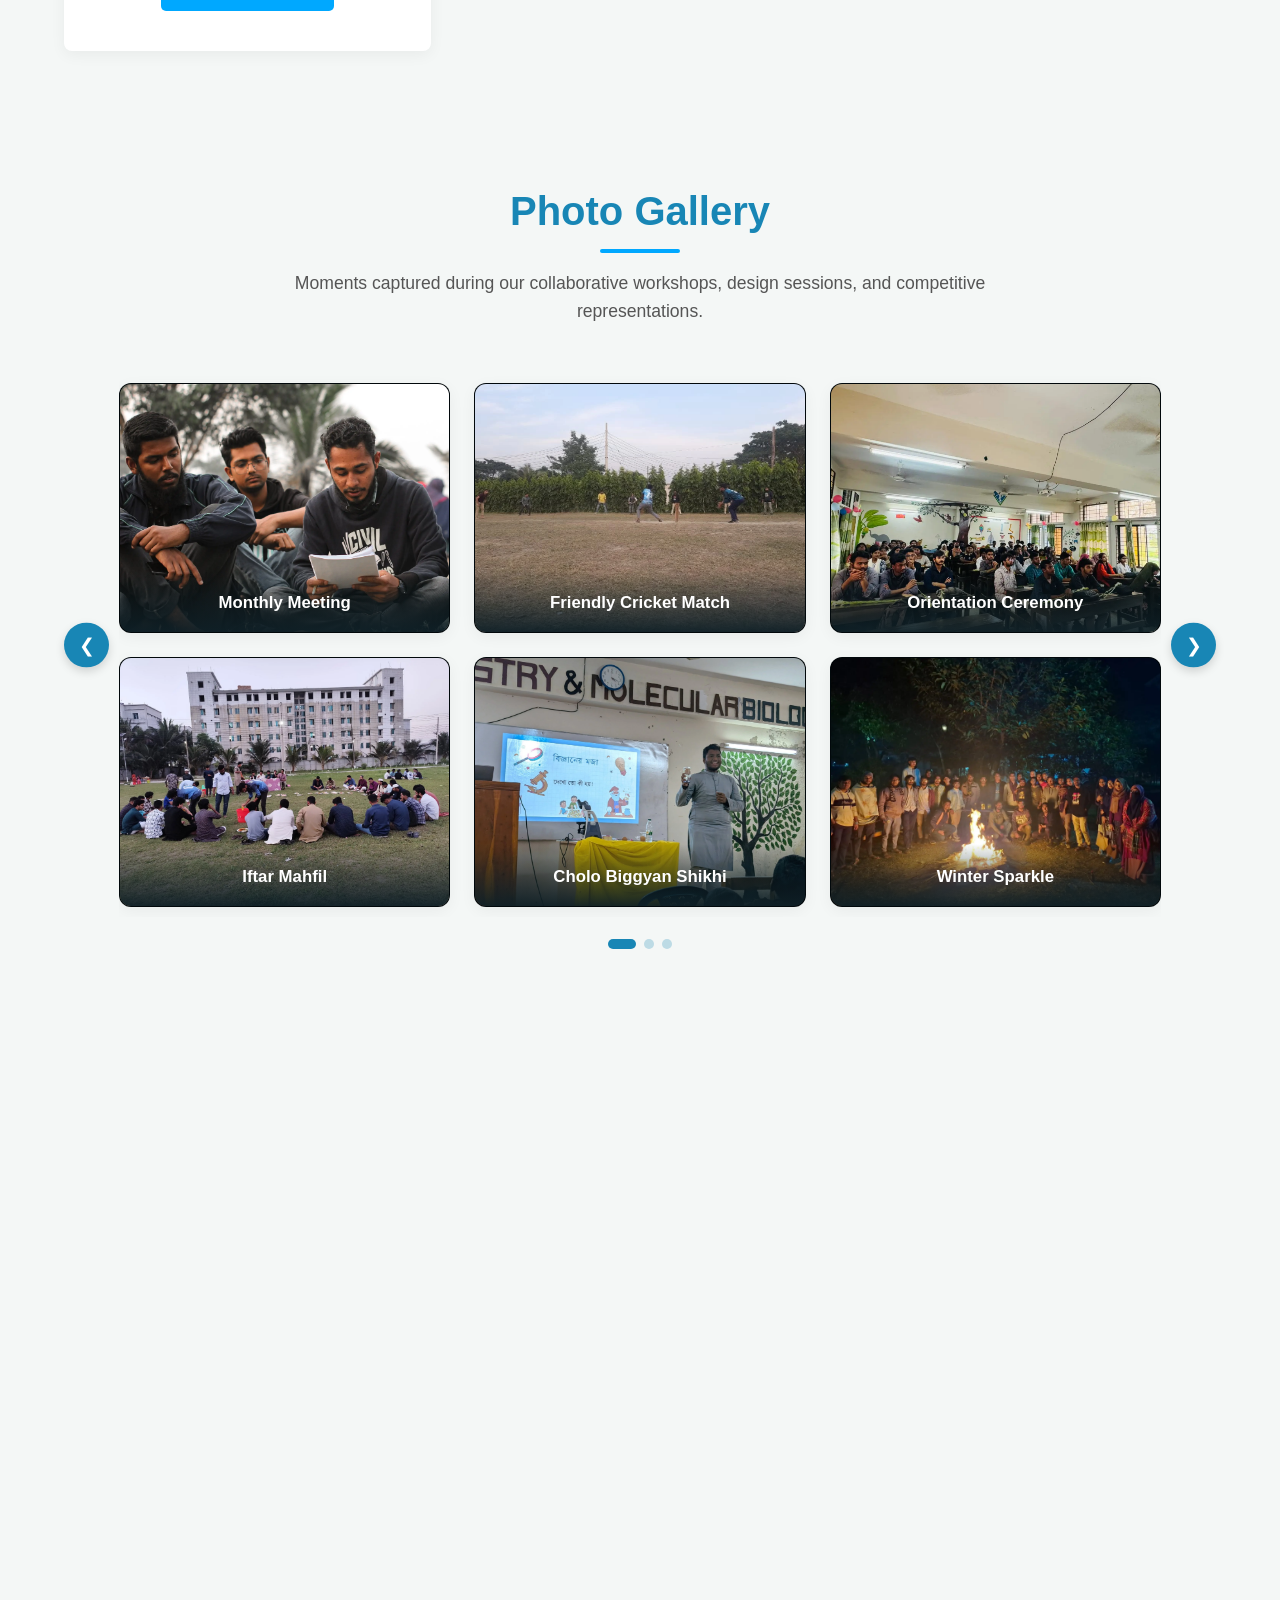
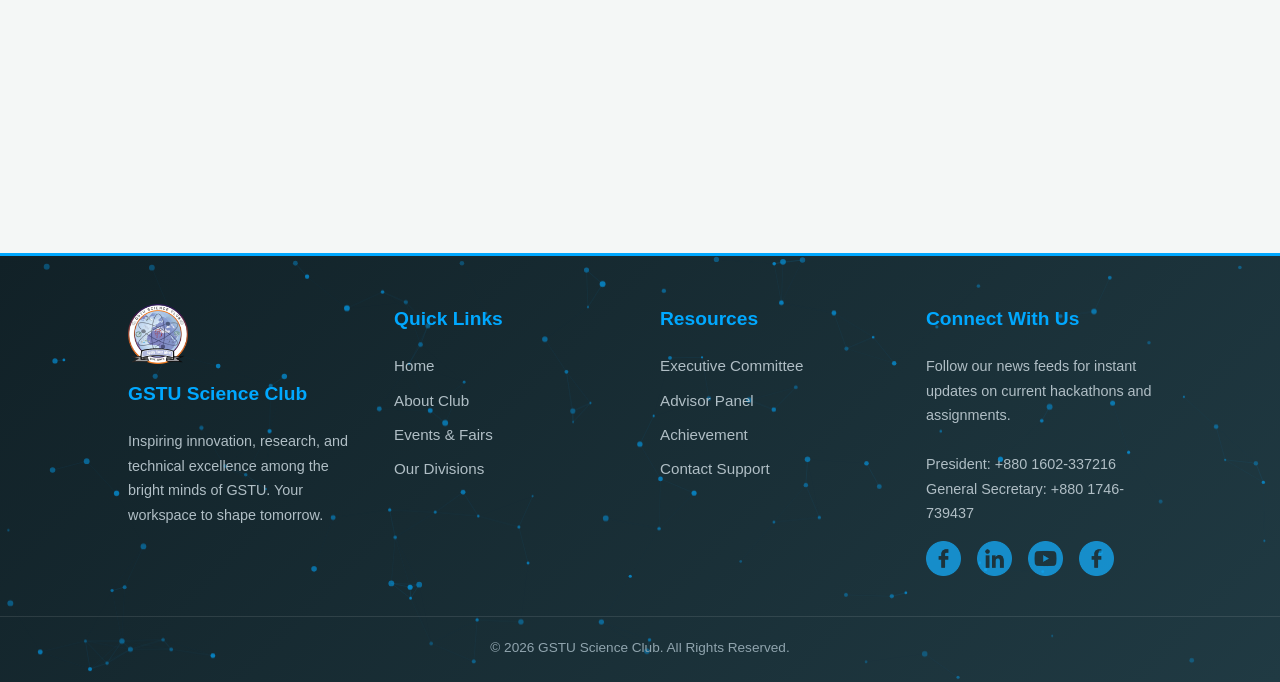
==== commit a81eb8f0: "Add files via upload" ====
--- a/index.html
+++ b/index.html
@@ -2,24 +2,25 @@
 <html lang="en">
 <head>
     <script>
-  // Skip loader if the user is just refreshing the page in the same session
-  if (sessionStorage.getItem('hasSeenLoaderThisSession')) {
-    document.documentElement.classList.add('skip-loader');
-  }
-  // Record the start time of the load
-  window.loaderStartTime = Date.now();
-</script>
+      // Skip loader if the user is just refreshing the page in the same session
+      if (sessionStorage.getItem('hasSeenLoaderThisSession')) {
+        document.documentElement.classList.add('skip-loader');
+      }
+      // Record the start time of the load
+      window.loaderStartTime = Date.now();
+    </script>
     <meta charset="UTF-8">
     <meta name="viewport" content="width=device-width, initial-scale=1.0">
     <title>Home - GSTU Science Club</title>
     <link rel="stylesheet" href="style.css">
     <!-- Custom Font Stylesheet -->
     <link rel="stylesheet" href="fonts/basenji.css">
-    <link rel="stylesheet" href="style.css">
+    <script src="https://cdnjs.cloudflare.com/ajax/libs/three.js/r128/three.min.js"></script>
+    <script src="https://cdn.jsdelivr.net/npm/three@0.128.0/examples/js/controls/OrbitControls.js"></script>
 </head>
-<body class="loading">
-
-<!-- PRELOADER OVERLAY -->
+<body class="max-w-full overflow-x-hidden">
+
+  <!-- PRELOADER OVERLAY -->
   <div id="loader-wrapper">
     <div class="spinner-box">
       <div class="blue-orbit leo"></div>
@@ -34,8 +35,8 @@
     
     <universal-header></universal-header>
 
-    <section id="hero">
-       <img src="image/logo.webp" height="150px" width="150px" alt="GSTU Science Club Logo">
+    <section id="hero" style="text-align: left; align-items: flex-start; padding-left: 10%;">
+       <img src="image/logo.webp" height="180px" width="180px" alt="GSTU Science Club Logo" style="margin-top: -20px; margin-bottom: 10px;">
     
     <!-- Basenji font applied via .interactive-glow-title -->
     <h1 class="interactive-glow-title" data-text="GSTU Science Club">GSTU Science Club</h1>
@@ -43,7 +44,7 @@
     <h3>Apply Your Idea</h3> <br>
     <p>Join the brightest minds at GSTU as we push the boundaries of science, technology, and engineering. Your journey into the unknown starts here.</p>
         
-        <div class="hero-stats">
+        <div class="hero-stats" style="justify-content: flex-start;">
             <div class="stat-box">
                 <h2 class="counter" data-target="800" data-suffix="+">0</h2>
                 <p>Members</p>
@@ -61,6 +62,7 @@
                 <p>Achievements</p>
             </div>
         </div>
+        <canvas id="atom-canvas"></canvas>
     </section>
 
     <div class="section-container reveal-on-scroll">
@@ -162,7 +164,7 @@
                         <div class="gallery-caption">Seminar</div>
                     </div>
                     <div class="gallery-item">
-                        <img src="image/Debate 1.webp">
+                        <img src="image/Debate 1.webp" alt="Runner Up: Debate Competition">
                         <div class="gallery-caption">Runner Up: Debate Competition</div>
                     </div>
                     <div class="gallery-item">
--- a/style.css
+++ b/style.css
@@ -81,6 +81,19 @@
     100% {
         background-position: 130px -130px;
     }
+}
+
+/* Prevent horizontal scrolling globally */
+html, body {
+  max-width: 100vw;
+  overflow-x: hidden;
+  margin: 0;
+  padding: 0;
+}
+
+/* Ensure padding/border don't push elements beyond 100% width */
+*, *::before, *::after {
+  box-sizing: border-box;
 }
 
 body {
@@ -338,22 +351,35 @@
     display: flex;
     flex-direction: column;
     justify-content: center;
-    align-items: center;
-    text-align: center;
+    align-items: flex-start;
+    text-align: left;
     color: var(--text-light);
     padding: 40px 20px;
+    padding-left: 10%;
 }
 
 .interactive-glow-title {
-    font-size: 3.5rem;
-    margin-bottom: 15px;
-    letter-spacing: 1px;
-    position: relative;
-    display: inline-block;
-    color: rgba(255, 255, 255, 0.35);
-    cursor: pointer;
-    user-select: none;
-    transition: text-shadow 0.4s ease;
+    font-family: 'Montserrat', 'Arial Black', sans-serif;
+    font-weight: 900;
+    text-transform: none;           /* Allows uppercase GSTU with lowercase Science Club */
+    white-space: nowrap;            /* Keeps text on a single line */
+    letter-spacing: -0.8px;         /* Tight, clean letter spacing */
+    
+    /* Reduced font size scale (previously clamp(2.2rem, 4.5vw, 4rem)) */
+    font-size: clamp(1.8rem, 3.5vw, 3.2rem); 
+    
+    /* Left-to-right white to cyan gradient */
+    background: linear-gradient(90deg, #FFFFFF 0%, #E0F7FC 40%, #00D2FF 100%);
+    -webkit-background-clip: text;
+    -webkit-text-fill-color: transparent;
+    background-clip: text;
+    
+    /* Strips all glow, blur, and outer shadow effects */
+    text-shadow: none !important;
+    filter: none !important;
+    
+    margin-top: 15px;
+    margin-bottom: 20px;
 }
 
 .interactive-glow-title::after {
@@ -391,7 +417,7 @@
 /* Hero Stats Dashboard */
 .hero-stats {
     display: flex;
-    justify-content: center;
+    justify-content: flex-start;
     gap: 20px;
     flex-wrap: wrap;
     margin-top: 35px;
@@ -949,6 +975,25 @@
     z-index: 2;
 }
 
+/* Center Hero Section content on Mobile Devices */
+@media (max-width: 900px) {
+    #hero {
+        align-items: center !important;
+        text-align: center !important;
+        padding-left: 20px !important;
+        padding-right: 20px !important;
+    }
+
+    #hero p {
+        margin-left: auto;
+        margin-right: auto;
+    }
+
+    .hero-stats {
+        justify-content: center !important;
+    }
+}
+
 /* Responsive Media Viewports */
 @media (max-width: 968px) {
     .gallery-double-row-track {
@@ -2192,4 +2237,77 @@
 @keyframes spin3D {
   from { transform: rotate3d(0.5, 0.5, 0.5, 360deg); }
   to { transform: rotate3d(0deg); }
+}
+
+/* Extended Hero Layout */
+.hero-container {
+  position: relative;
+  width: 100%;
+  height: 100vh;
+  display: flex;
+  align-items: center;
+  justify-content: flex-start;
+  padding: 0 8%;
+  overflow: hidden;
+  background-color: #121212
+  color: #f3f4f6
+}
+
+#atom-canvas {
+  position: absolute;
+  top: 0;
+  left: 0;
+  width: 100%;
+  height: 100%;
+  z-index: 1;
+}
+
+.hero-content {
+  position: relative;
+  z-index: 2;
+  max-width: 520px;
+  pointer-events: none;
+}
+
+.hero-content * {
+  pointer-events: auto;
+}
+
+.hero-title {
+  font-size: 3.5rem;
+  font-weight: 800;
+  line-height: 1.1;
+  margin-bottom: 1.2rem;
+  background: linear-gradient(135deg, #ffffff 30%, #00d2ff 100%);
+  -webkit-background-clip: text;
+  -webkit-text-fill-color: transparent;
+  text-transform: uppercase;
+  letter-spacing: -1px;
+}
+
+.hero-subtitle {
+  font-size: 1.1rem;
+  color: #94a3b8;
+  margin-bottom: 2rem;
+  line-height: 1.6;
+}
+
+.cta-btn {
+  display: inline-block;
+  padding: 0.85rem 2.2rem;
+  font-size: 1rem;
+  font-weight: 600;
+  color: #0b0f19;
+  background: #00d2ff;
+  border: none;
+  border-radius: 50px;
+  cursor: pointer;
+  text-decoration: none;
+  transition: transform 0.2s ease, box-shadow 0.2s ease;
+  box-shadow: 0 0 25px rgba(0, 210, 255, 0.5);
+}
+
+.cta-btn:hover {
+  transform: translateY(-2px);
+  box-shadow: 0 0 35px rgba(0, 210, 255, 0.8);
 }
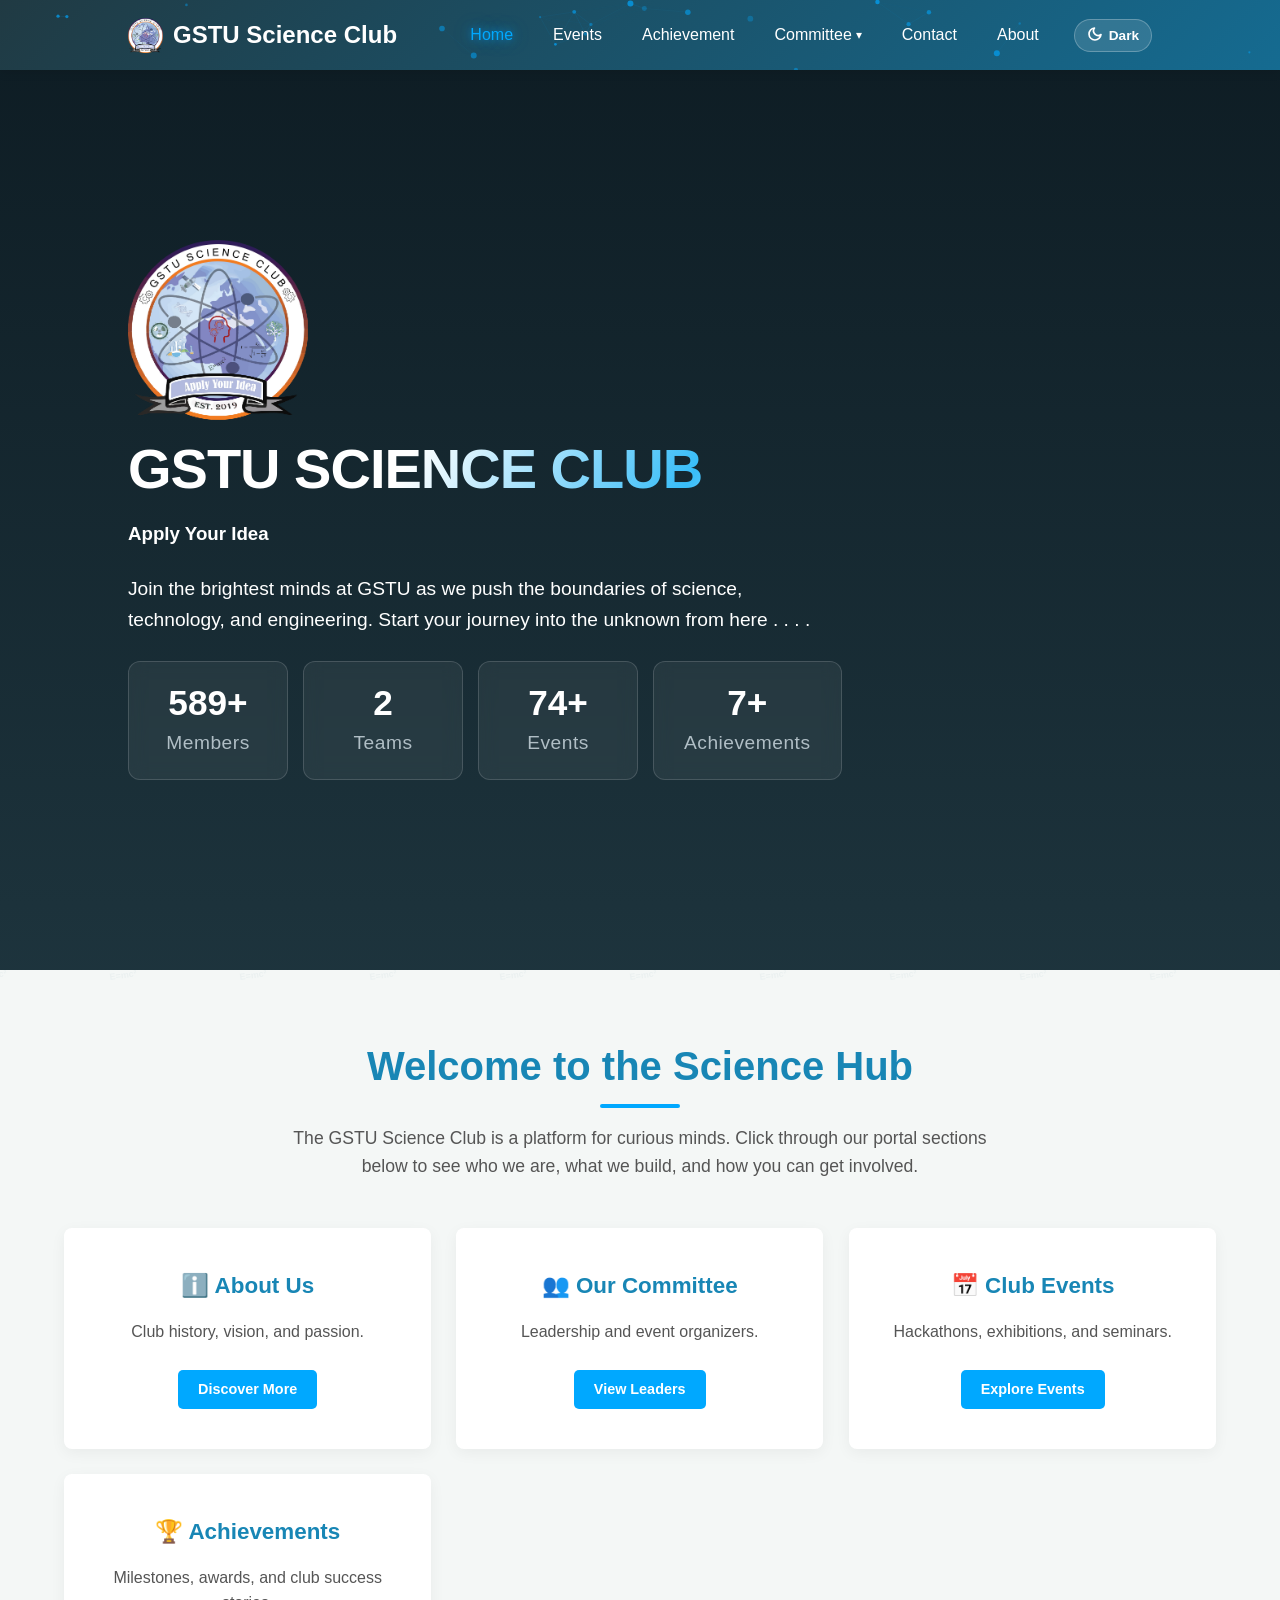
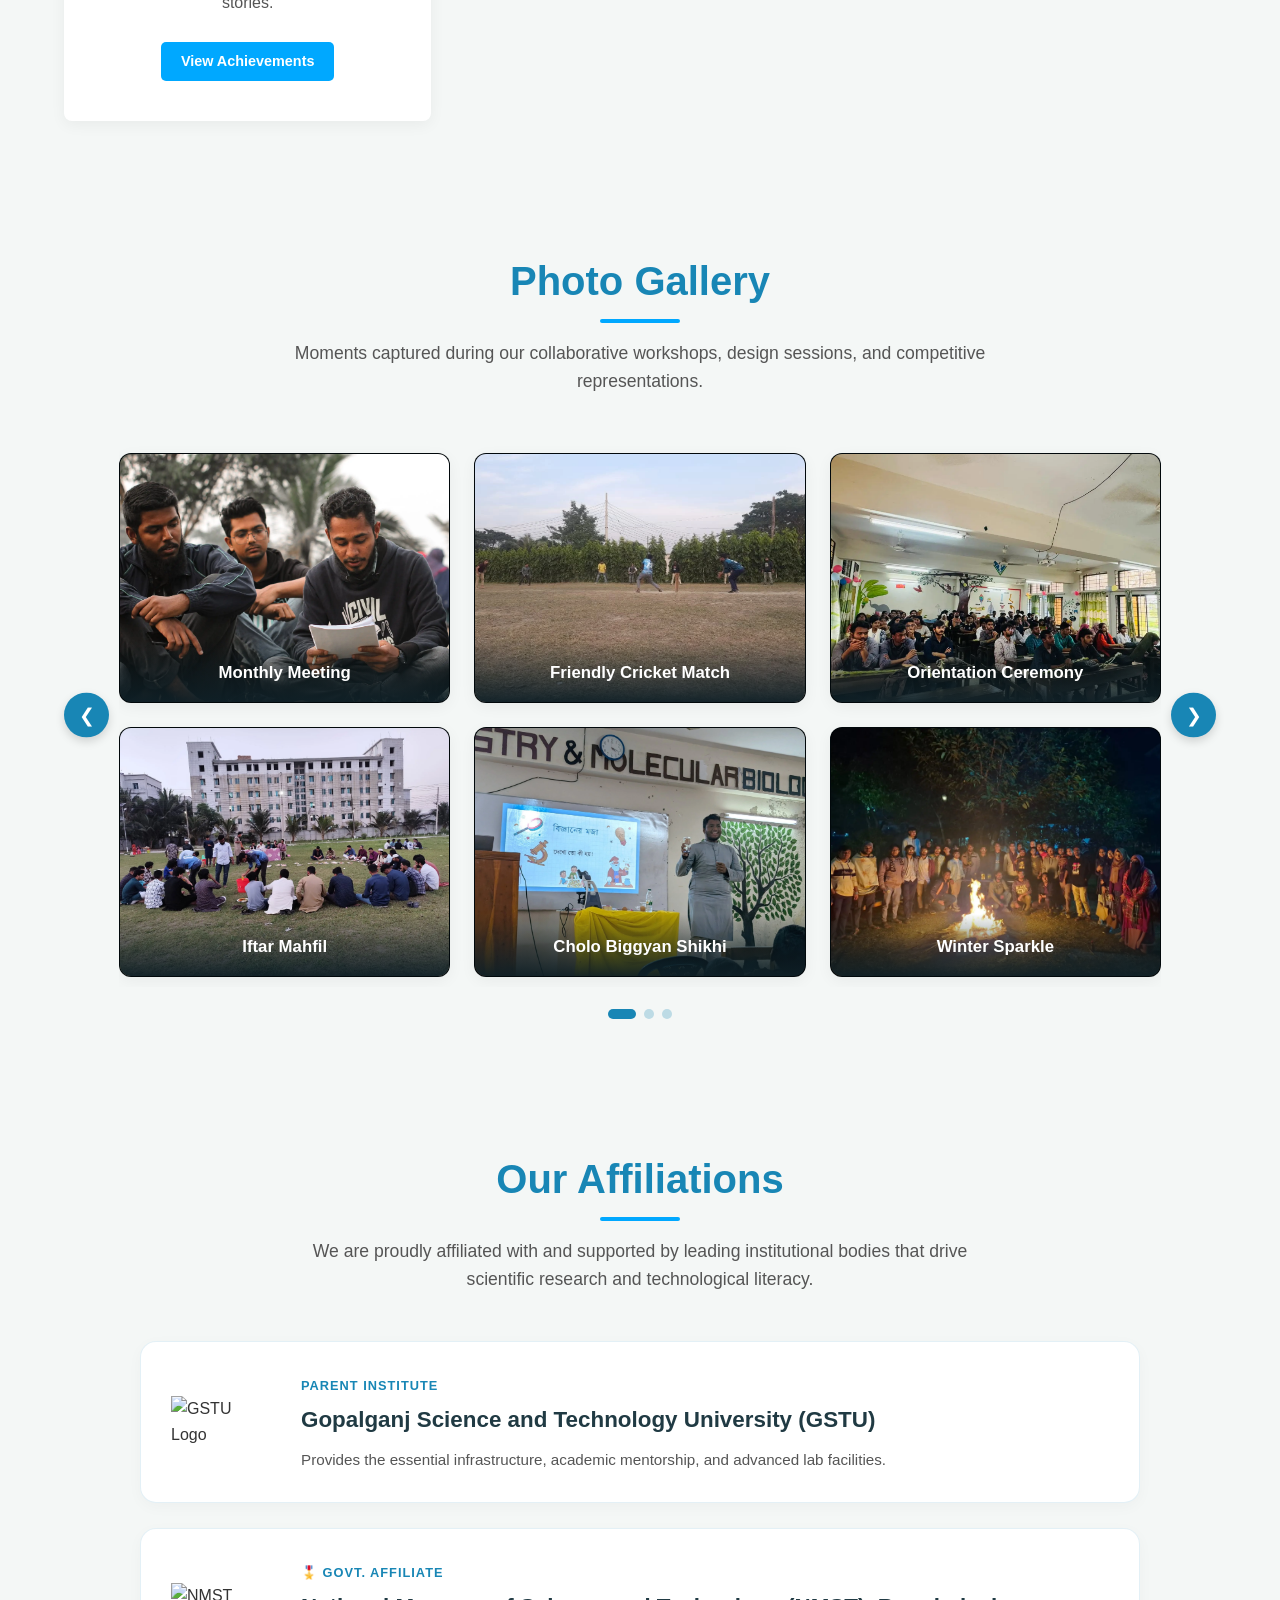
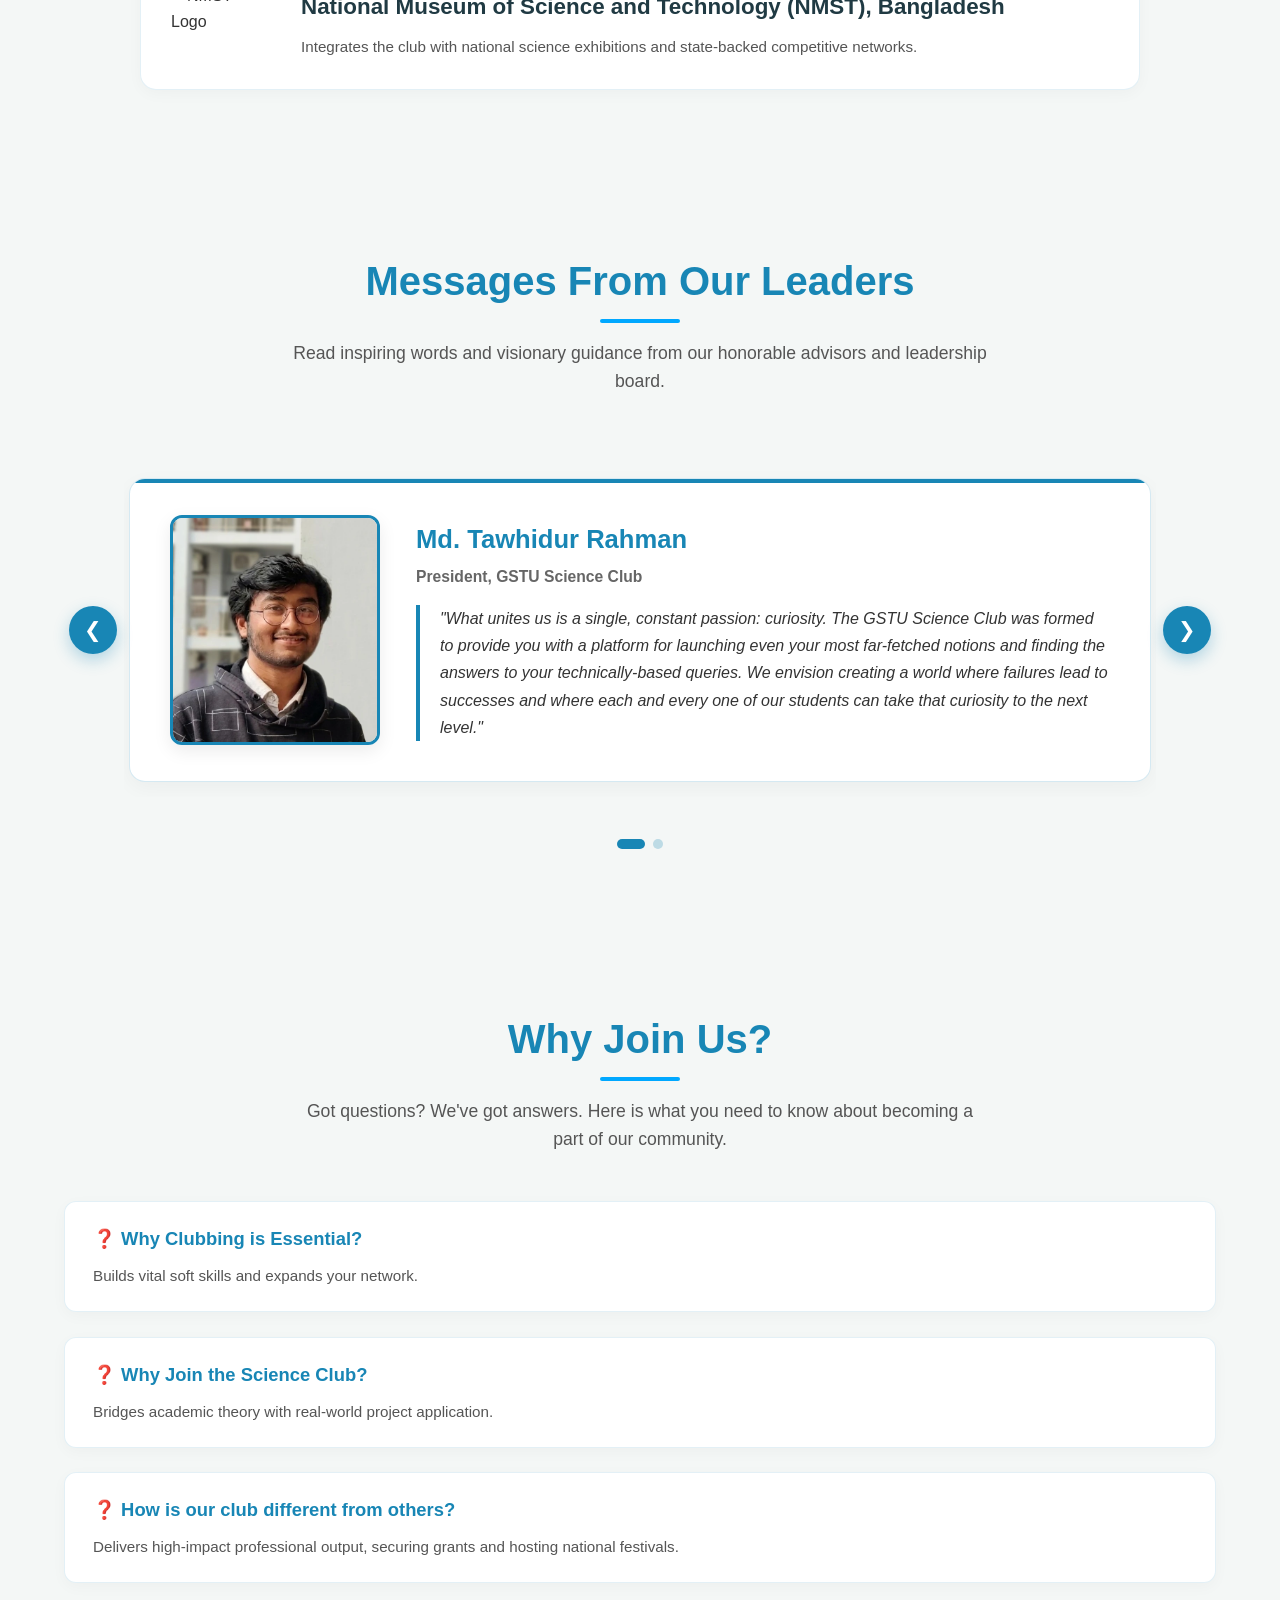
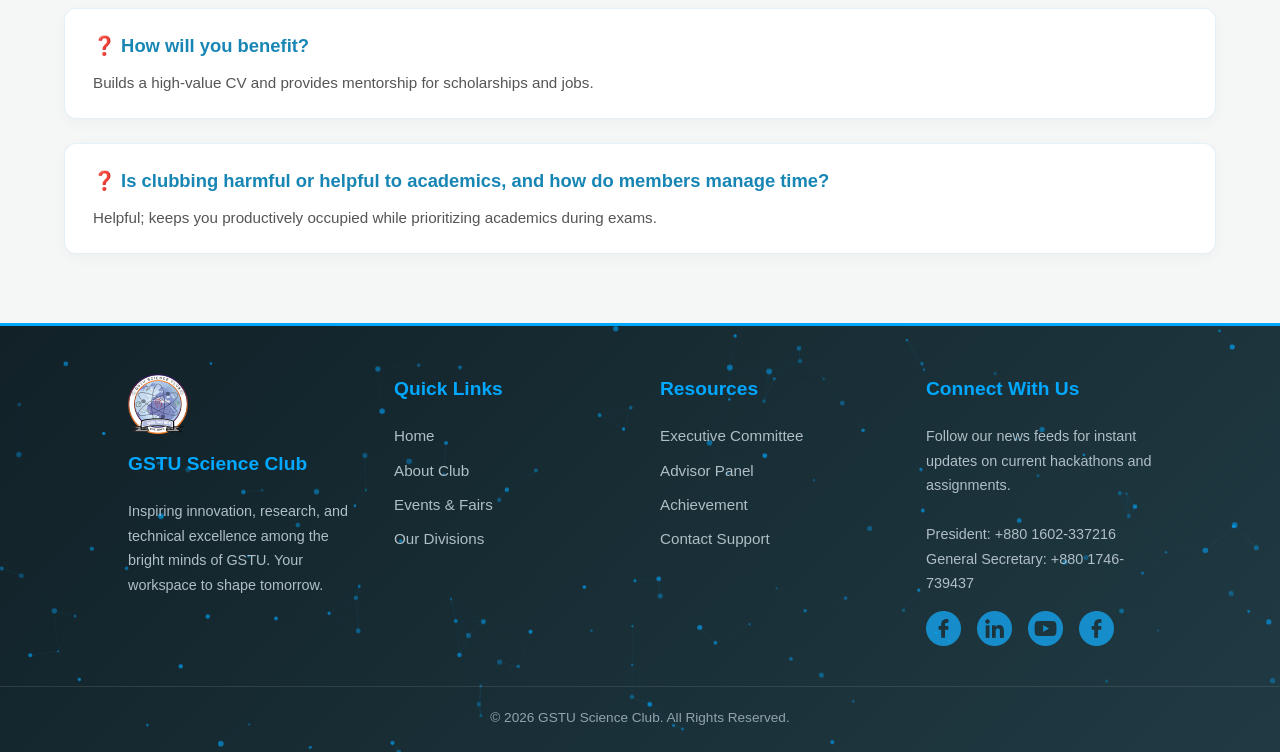
==== commit de9e9906: "Add files via upload" ====
--- a/index.html
+++ b/index.html
@@ -35,16 +35,22 @@
     
     <universal-header></universal-header>
 
-    <section id="hero" style="text-align: left; align-items: flex-start; padding-left: 10%;">
-       <img src="image/logo.webp" height="180px" width="180px" alt="GSTU Science Club Logo" style="margin-top: -20px; margin-bottom: 10px;">
+<section id="hero" style="position: relative; text-align: left; align-items: flex-start; padding-left: 10%; padding-top: 50px; padding-bottom: 50px; overflow: hidden; min-height: 100vh;">
+
+    <!-- BACKGROUND CANVAS (Stays behind everything, no layout interference) -->
+    <canvas id="atom-canvas" style="position: absolute; top: 0; left: 0; width: 100%; height: 100%; z-index: 0; pointer-events: none;"></canvas>
+
+    <!-- FOREGROUND CONTENT (Original layout restored) -->
+    <div class="hero-content" style="position: relative; z-index: 1; max-width: 800px;">
+        <img src="image/logo.webp" height="180px" width="180px" alt="GSTU Science Club Logo" style="margin-top: -20px; margin-bottom: 10px;">
     
-    <!-- Basenji font applied via .interactive-glow-title -->
-    <h1 class="interactive-glow-title" data-text="GSTU Science Club">GSTU Science Club</h1>
-    
-    <h3>Apply Your Idea</h3> <br>
-    <p>Join the brightest minds at GSTU as we push the boundaries of science, technology, and engineering. Your journey into the unknown starts here.</p>
+        <!-- Basenji font applied via .interactive-glow-title -->
+        <h1 class="hero-title">GSTU Science Club</h1>
+        <h3>Apply Your Idea</h3> <br>
+        <p>Join the brightest minds at GSTU as we push the boundaries of science, technology, and engineering. Start your journey into the unknown from here . . . .</p>
         
-        <div class="hero-stats" style="justify-content: flex-start;">
+        <!-- STATS BOXES -->
+        <div class="hero-stats" style="display: flex; gap: 15px; justify-content: flex-start; flex-wrap: wrap; margin-top: 20px;">
             <div class="stat-box">
                 <h2 class="counter" data-target="800" data-suffix="+">0</h2>
                 <p>Members</p>
@@ -62,9 +68,10 @@
                 <p>Achievements</p>
             </div>
         </div>
-        <canvas id="atom-canvas"></canvas>
-    </section>
-
+    </div>
+
+</section>
+    
     <div class="section-container reveal-on-scroll">
         <h2 class="section-title">Welcome to the Science Hub</h2>
         <p class="section-subtitle">The GSTU Science Club is a platform for curious minds. Click through our portal sections below to see who we are, what we build, and how you can get involved.</p>
--- a/style.css
+++ b/style.css
@@ -2310,4 +2310,64 @@
 .cta-btn:hover {
   transform: translateY(-2px);
   box-shadow: 0 0 35px rgba(0, 210, 255, 0.8);
+}
+
+/* Angled Light Ray Text Effect */
+.hero-title {
+  /* Angled gradient creating a sharp light beam highlight */
+  background: linear-gradient(
+    120deg,
+    #ffffff 20%,
+    #38bdf8 40%,
+    #ffffff 50%,
+    #38bdf8 60%,
+    #ffffff 80%
+  );
+  background-size: 200% auto;
+  
+  /* Clips the gradient into the text shape */
+  -webkit-background-clip: text;
+  -webkit-text-fill-color: transparent;
+  background-clip: text;
+  
+  /* Sweeps back and forth from start to end */
+  animation: lightRaySweep 3.5s ease-in-out infinite alternate;
+}
+
+@keyframes lightRaySweep {
+  0% {
+    background-position: -100% 0;
+  }
+  100% {
+    background-position: 100% 0;
+  }
+}
+
+/* Hero Section Floating Bubble Logo */
+@keyframes bubbleFloat {
+    0%, 100% {
+        transform: translateY(0) scale(1);
+    }
+    50% {
+        transform: translateY(-15px) scale(1.03, 0.97); /* Upward movement with subtle bubble elasticity */
+    }
+}
+
+#hero .hero-content img {
+    animation: bubbleFloat 4s ease-in-out infinite;
+    will-change: transform;
+}
+
+@keyframes bubbleFloat {
+    0%, 100% {
+        transform: translateY(0);
+    }
+    50% {
+        transform: translateY(-15px);
+    }
+}
+
+#hero .hero-content img {
+    animation: bubbleFloat 4s ease-in-out infinite;
+    will-change: transform;
 }
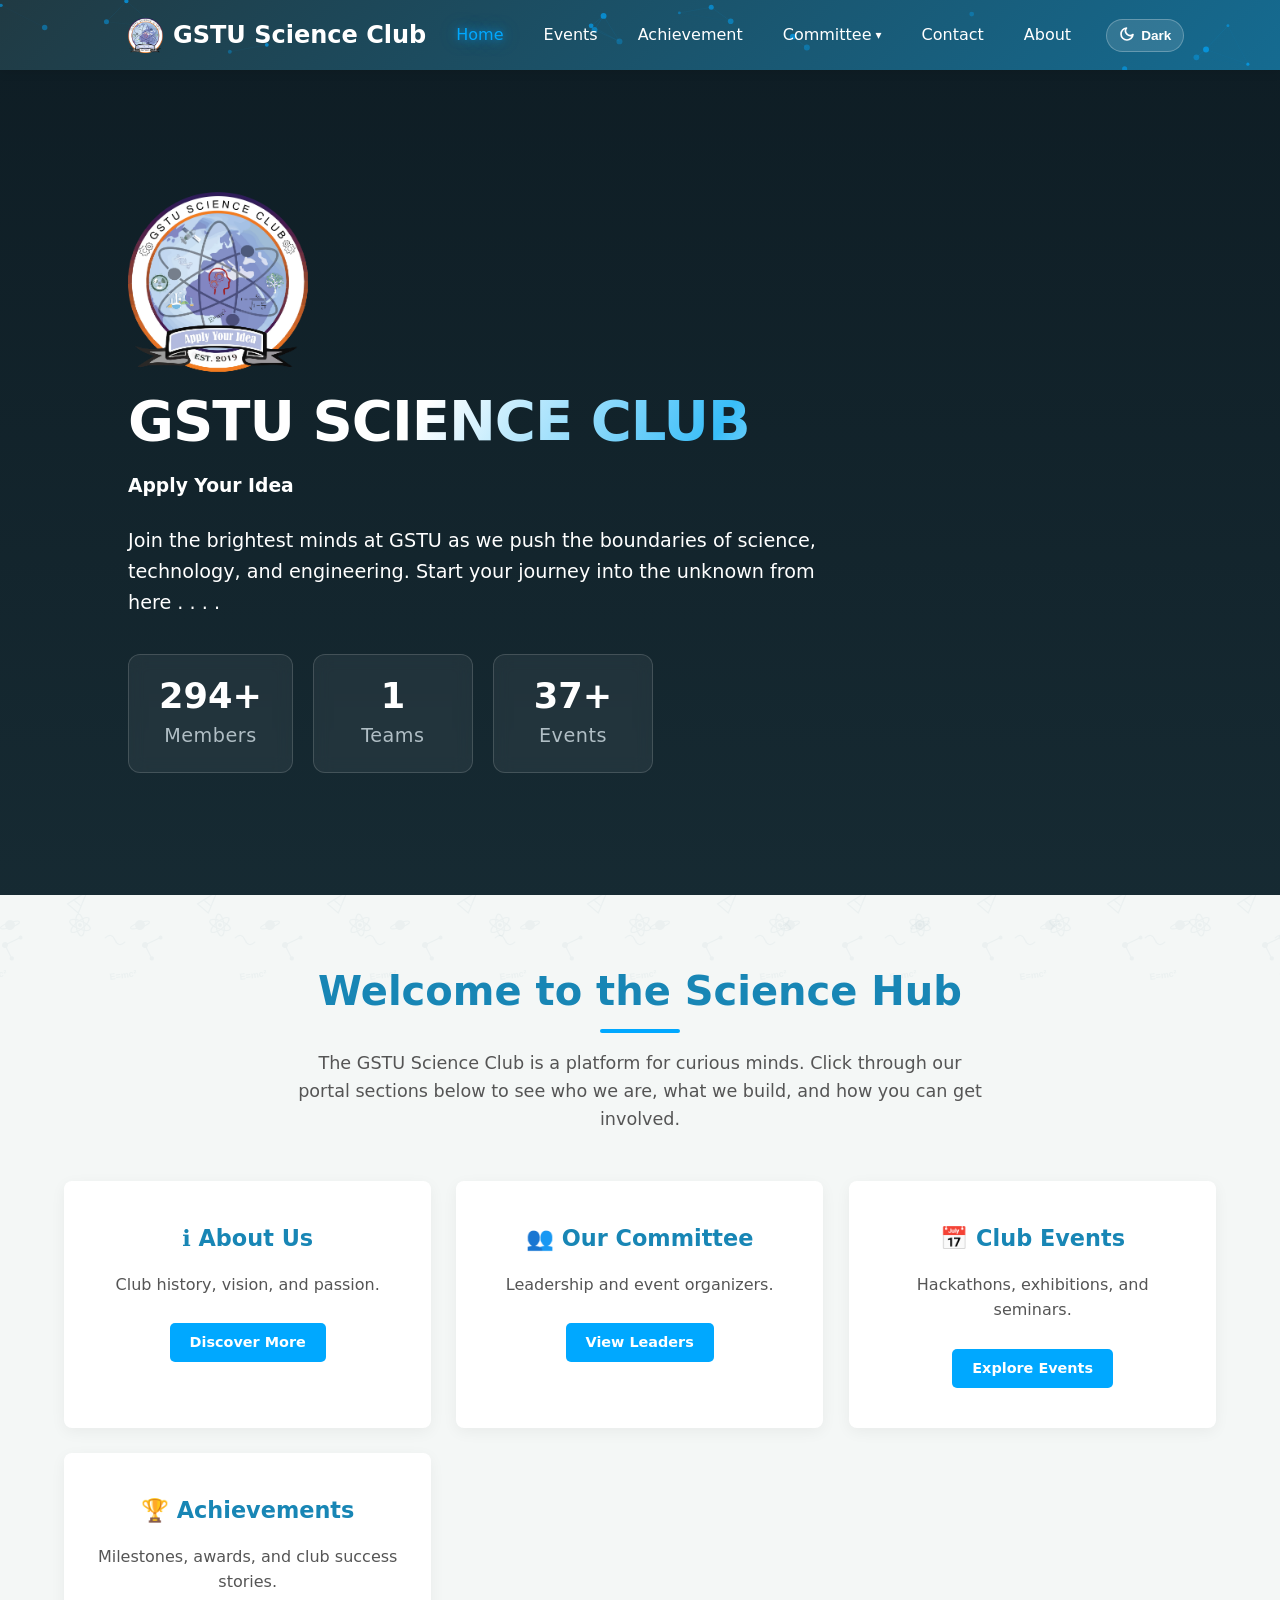
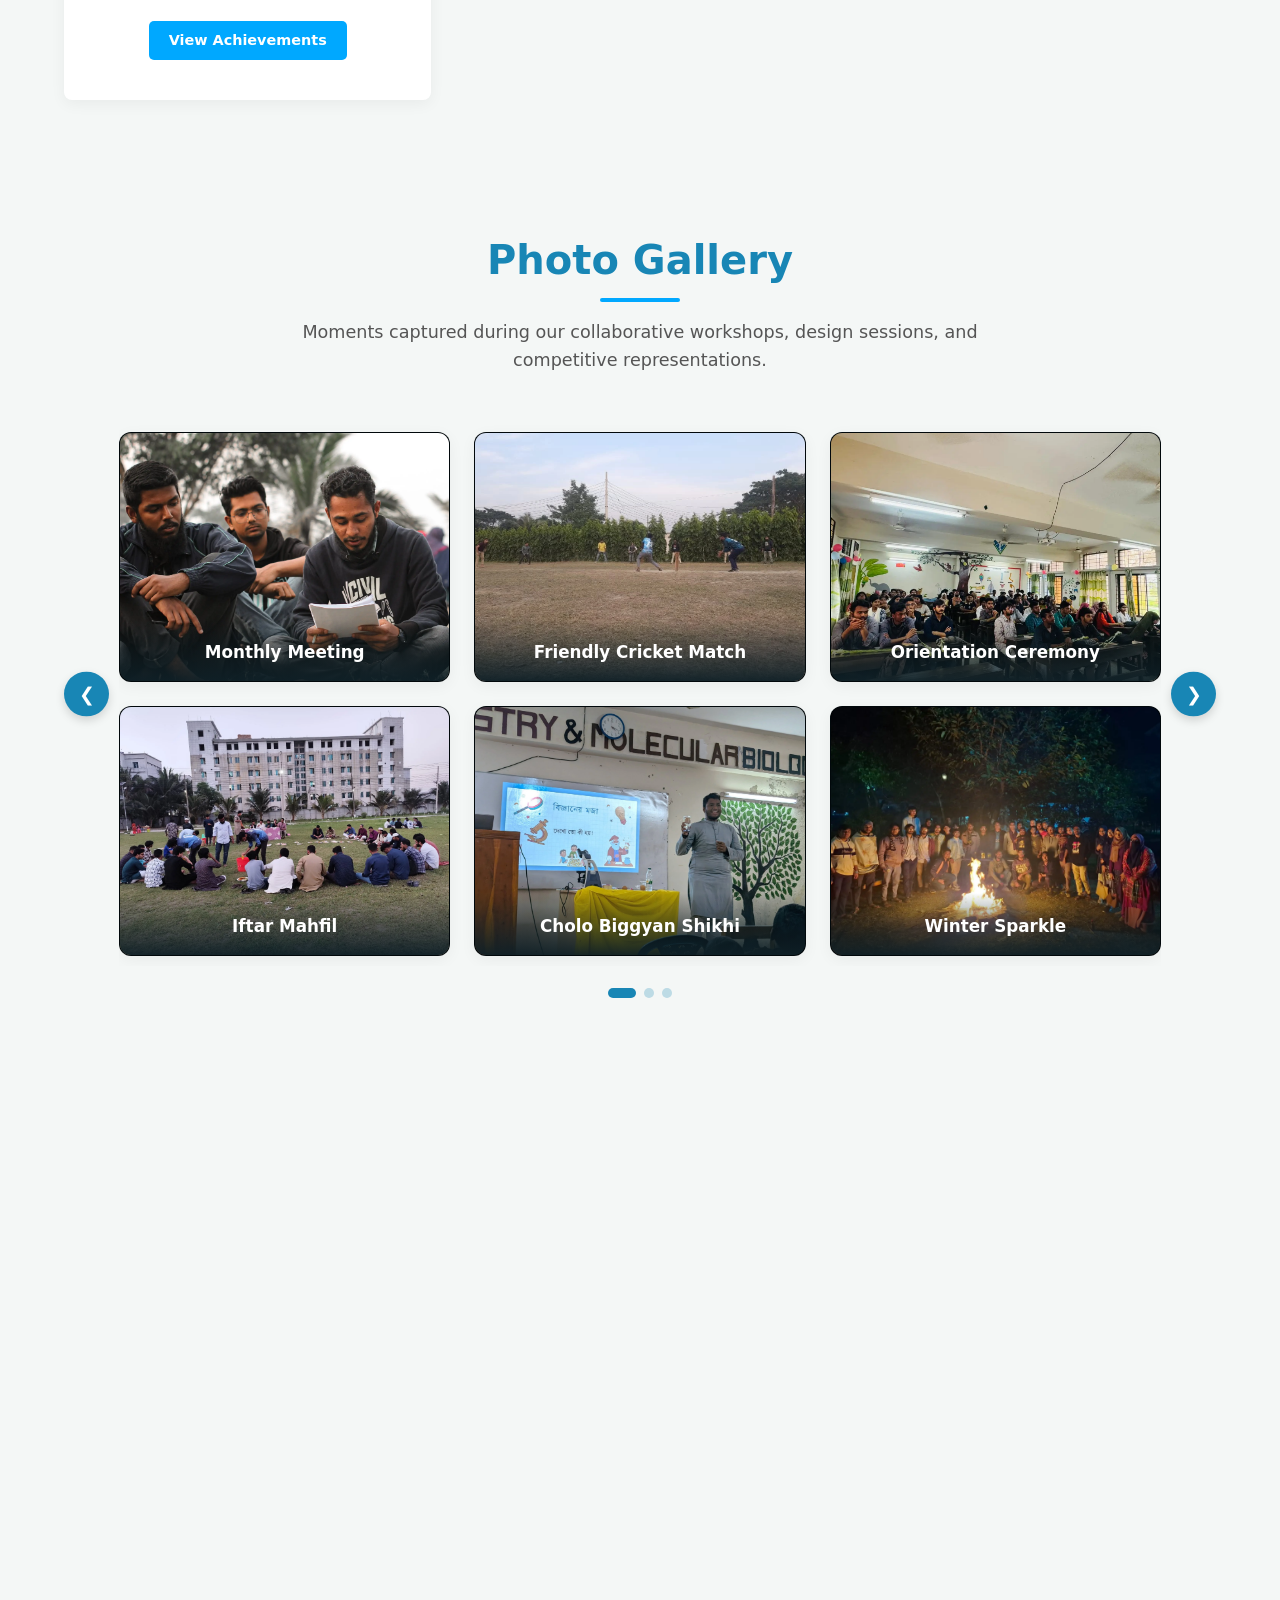
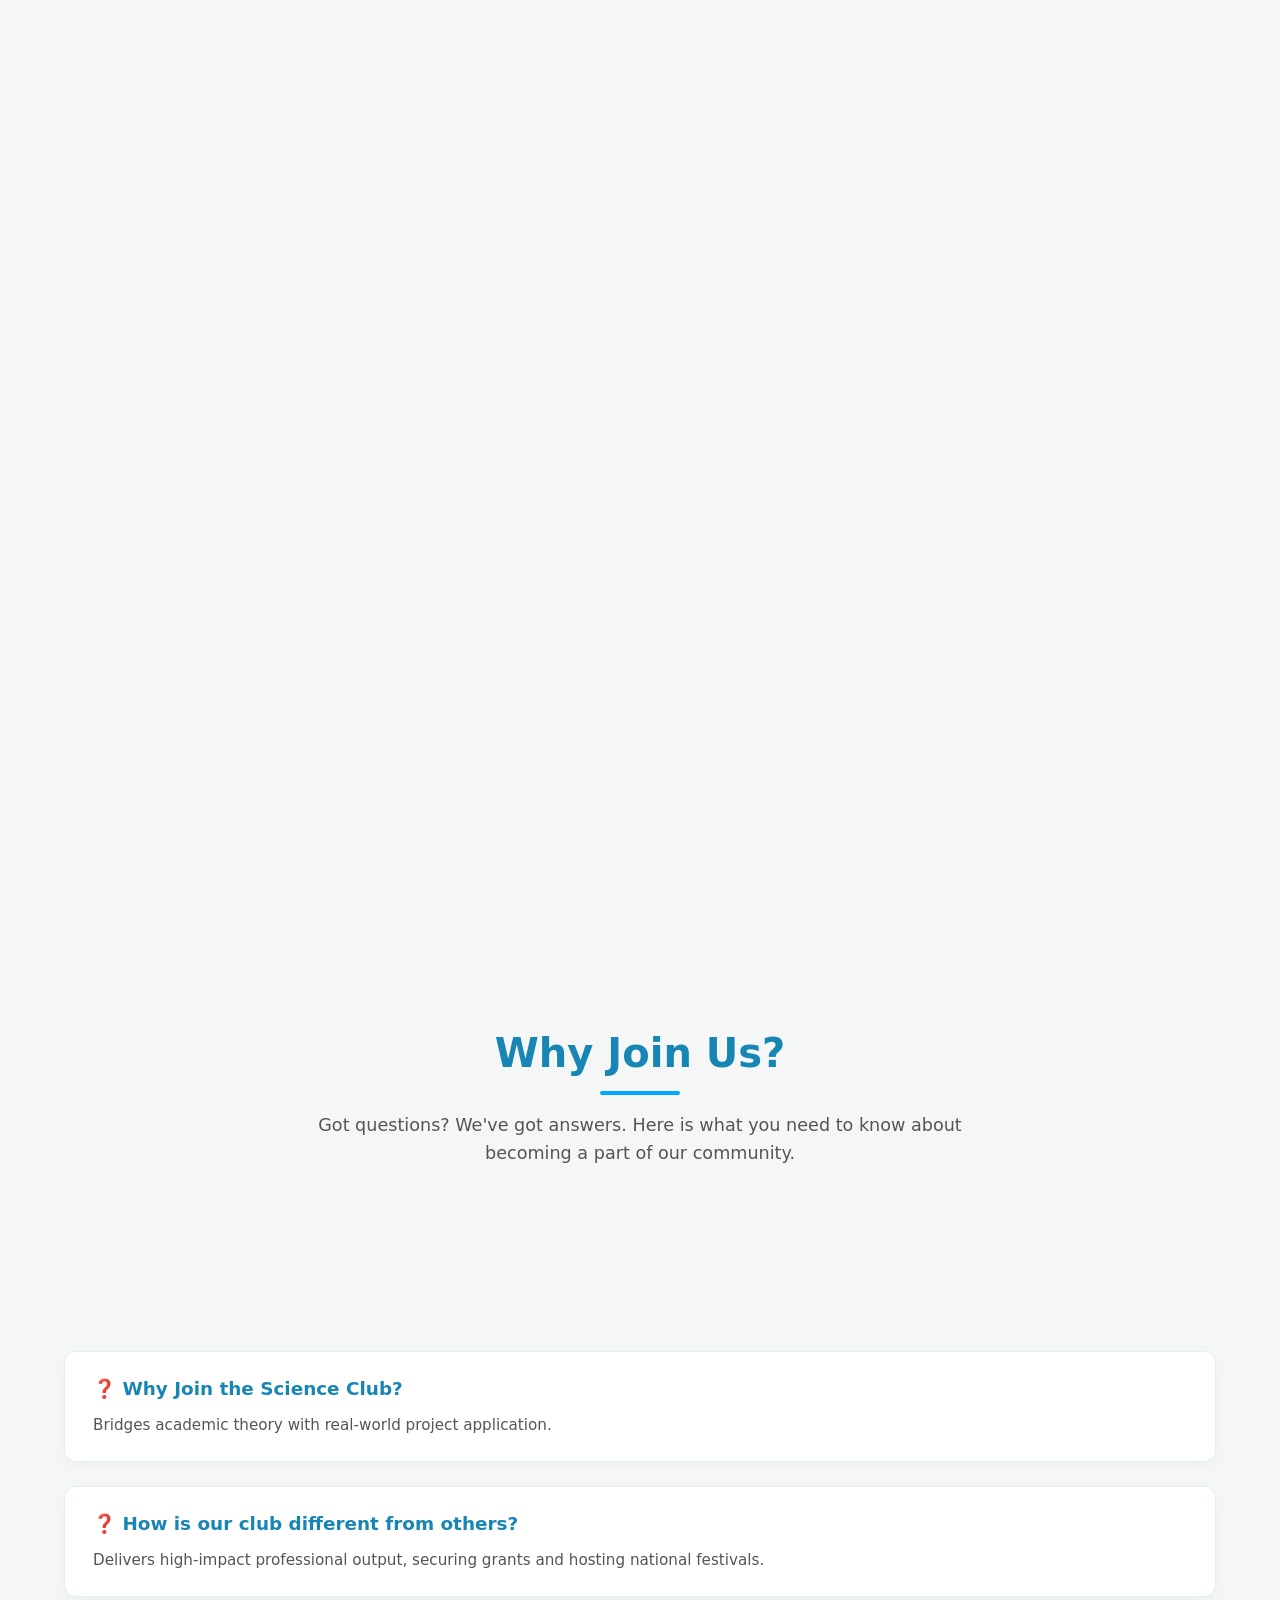
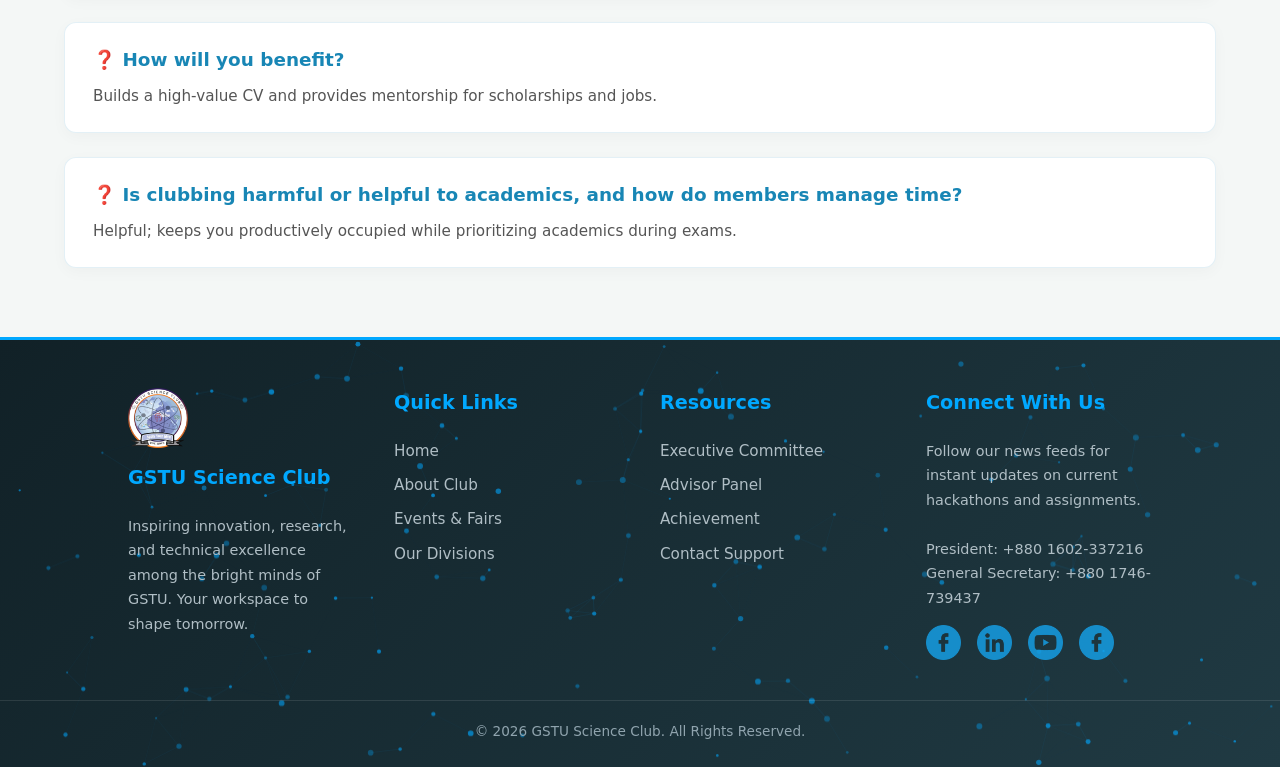
==== commit 78e81417: "Add files via upload" ====
--- a/index.html
+++ b/index.html
@@ -35,22 +35,21 @@
     
     <universal-header></universal-header>
 
-<section id="hero" style="position: relative; text-align: left; align-items: flex-start; padding-left: 10%; padding-top: 50px; padding-bottom: 50px; overflow: hidden; min-height: 100vh;">
-
-    <!-- BACKGROUND CANVAS (Stays behind everything, no layout interference) -->
+<section id="hero">
+
+    <!-- BACKGROUND CANVAS -->
     <canvas id="atom-canvas" style="position: absolute; top: 0; left: 0; width: 100%; height: 100%; z-index: 0; pointer-events: none;"></canvas>
 
-    <!-- FOREGROUND CONTENT (Original layout restored) -->
+    <!-- FOREGROUND CONTENT -->
     <div class="hero-content" style="position: relative; z-index: 1; max-width: 800px;">
-        <img src="image/logo.webp" height="180px" width="180px" alt="GSTU Science Club Logo" style="margin-top: -20px; margin-bottom: 10px;">
+        <img src="image/logo.webp" height="180px" width="180px" alt="GSTU Science Club Logo" style="margin-bottom: 10px;">
     
-        <!-- Basenji font applied via .interactive-glow-title -->
         <h1 class="hero-title">GSTU Science Club</h1>
         <h3>Apply Your Idea</h3> <br>
         <p>Join the brightest minds at GSTU as we push the boundaries of science, technology, and engineering. Start your journey into the unknown from here . . . .</p>
         
         <!-- STATS BOXES -->
-        <div class="hero-stats" style="display: flex; gap: 15px; justify-content: flex-start; flex-wrap: wrap; margin-top: 20px;">
+        <div class="hero-stats">
             <div class="stat-box">
                 <h2 class="counter" data-target="800" data-suffix="+">0</h2>
                 <p>Members</p>
--- a/style.css
+++ b/style.css
@@ -1,4 +1,6 @@
-/* Base Styles */
+/* ==========================================
+   Base Design Tokens & Dynamic Themes
+   ========================================== */
 :root {
     --primary-color: #1886b5;
     --secondary-color: #203a43;
@@ -9,15 +11,17 @@
     --bg-light: #f4f7f6;
     --card-bg: #ffffff;
     
-    /* Social Button Theme Variables */
+    /* Dynamic Component Variables */
     --btn-social-bg: #f0f2f5;
     --btn-social-text: #1c1e21;
-
-    --brand-primary: #1886b5;
+    --brand-primary: var(--primary-color);
     --brand-hover: #005678;
-}
-
-/* Dark Theme Variables Configuration Overrides */
+    
+    /* Layout & Transition Spacing */
+    --header-height: 70px;
+    --transition-smooth: cubic-bezier(0.25, 0.8, 0.25, 1);
+}
+
 [data-theme="dark"] {
     --primary-color: #1aa4df;
     --secondary-color: #0b1518;
@@ -28,19 +32,64 @@
     --bg-light: #121e24;
     --card-bg: #1a2d36;
     
-    /* Social Button Dark Mode Overrides */
     --btn-social-bg: #253942;
     --btn-social-text: #f4f7f6;
-}
-
-* {
+    --brand-primary: var(--primary-color);
+}
+
+/* ==========================================
+   Global Reset & Accessibility
+   ========================================== */
+*, *::before, *::after {
     margin: 0;
     padding: 0;
     box-sizing: border-box;
-    font-family: 'Segoe UI', Tahoma, Geneva, Verdana, sans-serif;
-}
-
-/* Structural Layout Anchors */
+}
+
+html, body {
+    max-width: 100vw;
+    overflow-x: hidden;
+    margin: 0;
+    padding: 0;
+}
+
+body {
+    position: relative;
+    font-family: 'Segoe UI', system-ui, -apple-system, BlinkMacSystemFont, Tahoma, Geneva, Verdana, sans-serif;
+    line-height: 1.6;
+    color: var(--text-dark);
+    background-color: var(--bg-light);
+    display: flex;
+    flex-direction: column;
+    min-height: 100vh;
+    padding-top: var(--header-height);
+    z-index: 0;
+    transition: background-color 0.3s ease, color 0.3s ease;
+}
+
+body.loading {
+    overflow: hidden;
+}
+
+/* Focus States for Accessibility */
+:focus-visible {
+    outline: 2px solid var(--accent-color);
+    outline-offset: 3px;
+}
+
+/* Reduced Motion Support */
+@media (prefers-reduced-motion: reduce) {
+    *, *::before, *::after {
+        animation-duration: 0.01ms !important;
+        animation-iteration-count: 1 !important;
+        transition-duration: 0.01ms !important;
+        scroll-behavior: auto !important;
+    }
+}
+
+/* ==========================================
+   Structural Elements & Fixed Headers
+   ========================================== */
 universal-header {
     display: block;
     position: fixed;
@@ -59,58 +108,18 @@
 }
 
 /* ==========================================
-   Science Pattern Background Overlay
-   (Unlinked Independent Layer Animations)
+   Background Animations & Science Layers
    ========================================== */
-
-/* Layer 1: Continuous Top-Left to Bottom-Right translation */
 @keyframes floatDoodlesLayer1 {
-    0% {
-        background-position: 0px 0px;
-    }
-    100% {
-        background-position: 140px 140px;
-    }
-}
-
-/* Layer 2: Perpendicular Bottom-Left to Top-Right translation */
+    0% { background-position: 0px 0px; }
+    100% { background-position: 140px 140px; }
+}
+
 @keyframes floatDoodlesLayer2 {
-    0% {
-        background-position: 0px 0px;
-    }
-    100% {
-        background-position: 130px -130px;
-    }
-}
-
-/* Prevent horizontal scrolling globally */
-html, body {
-  max-width: 100vw;
-  overflow-x: hidden;
-  margin: 0;
-  padding: 0;
-}
-
-/* Ensure padding/border don't push elements beyond 100% width */
-*, *::before, *::after {
-  box-sizing: border-box;
-}
-
-body {
-    position: relative;
-    line-height: 1.6;
-    color: var(--text-dark);
-    background-color: var(--bg-light);
-    display: flex;
-    flex-direction: column;
-    min-height: 100vh;
-    padding-top: 70px;
-    margin: 0;
-    z-index: 0;
-    transition: background-color 0.3s ease, color 0.3s ease;
-}
-
-/* Shared settings for both background layers */
+    0% { background-position: 0px 0px; }
+    100% { background-position: 130px -130px; }
+}
+
 body::before,
 body::after {
     content: "";
@@ -119,40 +128,34 @@
     left: -80px;
     width: calc(100vw + 160px);
     height: calc(100vh + 160px);
-    pointer-events: none; /* Keeps links and buttons clickable */
+    pointer-events: none;
     z-index: -1;
     background-repeat: repeat;
     transition: opacity 0.3s ease, filter 0.3s ease;
 }
 
-/* Layer 1: Atom, Beaker, Molecule, Micro-Atom */
 body::before {
     opacity: 0.04;
     background-size: 140px 140px;
-    background-image: url("data:image/svg+xml,%3Csvg xmlns='http://www.w3.org/2000/svg' width='140' height='140' viewBox='0 0 140 140'%3E%3Cg fill='%230f5370' stroke='%230f5370'%3E%3C!-- Atom 1 --%3E%3Cg transform='translate(20, 25) rotate(22)'%3E%3Cellipse cx='0' cy='0' rx='11' ry='4' fill='none' stroke-width='1.2'/%3E%3Cellipse cx='0' cy='0' rx='11' ry='4' transform='rotate(60)' fill='none' stroke-width='1.2'/%3E%3Cellipse cx='0' cy='0' rx='11' ry='4' transform='rotate(120)' fill='none' stroke-width='1.2'/%3E%3Ccircle cx='0' cy='0' r='2' stroke='none'/%3E%3C/g%3E%3C!-- Beaker --%3E%3Cg transform='translate(35, 100) rotate(-14)' fill='none' stroke-width='1.2'%3E%3Cpath d='M-4 -14h8v2h-1v7l5 8v2h-15v-2l5 -8v-7h-1z'/%3E%3Ccircle cx='-1' cy='2' r='1.2' fill='%230f5370' stroke='none'/%3E%3Ccircle cx='3' cy='-1' r='0.9' fill='%230f5370' stroke='none'/%3E%3C/g%3E%3C!-- Molecule Cluster --%3E%3Cg transform='translate(85, 45) rotate(10)' stroke-width='1.1'%3E%3Ccircle cx='0' cy='0' r='3' stroke='none'/%3E%3Ccircle cx='14' cy='-10' r='2' stroke='none'/%3E%3Ccircle cx='9' cy='12' r='2.2' stroke='none'/%3E%3Cline x1='0' y1='0' x2='14' y2='-10' fill='none'/%3E%3Cline x1='0' y1='0' x2='9' y2='12' fill='none'/%3E%3C/g%3E%3C!-- Micro Atom --%3E%3Cg transform='translate(105, 115) rotate(-48)' fill='none' stroke-width='1'%3E%3Cellipse cx='0' cy='0' rx='7' ry='2.5'/%3E%3Cellipse cx='0' cy='0' rx='7' ry='2.5' transform='rotate(90)'/%3E%3Ccircle cx='0' cy='0' r='1.2' fill='%230f5370' stroke='none'/%3E%3C/g%3E%3C/g%3E%3C/svg%3E");
-    
+    background-image: url("data:image/svg+xml,%3Csvg xmlns='http://www.w3.org/2000/svg' width='140' height='140' viewBox='0 0 140 140'%3E%3Cg fill='%230f5370' stroke='%230f5370'%3E%3Cg transform='translate(20, 25) rotate(22)'%3E%3Cellipse cx='0' cy='0' rx='11' ry='4' fill='none' stroke-width='1.2'/%3E%3Cellipse cx='0' cy='0' rx='11' ry='4' transform='rotate(60)' fill='none' stroke-width='1.2'/%3E%3Cellipse cx='0' cy='0' rx='11' ry='4' transform='rotate(120)' fill='none' stroke-width='1.2'/%3E%3Ccircle cx='0' cy='0' r='2' stroke='none'/%3E%3C/g%3E%3Cg transform='translate(35, 100) rotate(-14)' fill='none' stroke-width='1.2'%3E%3Cpath d='M-4 -14h8v2h-1v7l5 8v2h-15v-2l5 -8v-7h-1z'/%3E%3Ccircle cx='-1' cy='2' r='1.2' fill='%230f5370' stroke='none'/%3E%3Ccircle cx='3' cy='-1' r='0.9' fill='%230f5370' stroke='none'/%3E%3C/g%3E%3Cg transform='translate(85, 45) rotate(10)' stroke-width='1.1'%3E%3Ccircle cx='0' cy='0' r='3' stroke='none'/%3E%3Ccircle cx='14' cy='-10' r='2' stroke='none'/%3E%3Ccircle cx='9' cy='12' r='2.2' stroke='none'/%3E%3Cline x1='0' y1='0' x2='14' y2='-10' fill='none'/%3E%3Cline x1='0' y1='0' x2='9' y2='12' fill='none'/%3E%3C/g%3E%3Cg transform='translate(105, 115) rotate(-48)' fill='none' stroke-width='1'%3E%3Cellipse cx='0' cy='0' rx='7' ry='2.5'/%3E%3Cellipse cx='0' cy='0' rx='7' ry='2.5' transform='rotate(90)'/%3E%3Ccircle cx='0' cy='0' r='1.2' fill='%230f5370' stroke='none'/%3E%3C/g%3E%3C/g%3E%3C/svg%3E");
     animation: floatDoodlesLayer1 28s linear infinite;
     will-change: background-position;
 }
 
-/* Layer 2: Compass, DNA, Saturn, E=mc², Sine Wave */
 body::after {
     opacity: 0.04;
     background-size: 130px 130px;
-    background-image: url("data:image/svg+xml,%3Csvg xmlns='http://www.w3.org/2000/svg' width='130' height='130' viewBox='0 0 130 130'%3E%3Cg fill='%230f5370' stroke='%230f5370'%3E%3C!-- Compass --%3E%3Cg transform='translate(30, 70) rotate(40)' fill='none' stroke-width='1.2'%3E%3Cpath d='M0 -11L-7 11h14zM-4 4h8'/%3E%3Ccircle cx='0' cy='-11' r='1.5' fill='%230f5370'/%3E%3C/g%3E%3C!-- DNA Strand --%3E%3Cg transform='translate(100, 30) rotate(-35)' fill='none' stroke-width='1.2'%3E%3Cpath d='M-10 -4c3 0 3 8 6 8s3 -8 6 -8 3 8 6 8m-18 8c3 0 3 -8 6 -8s3 8 6 8 3 -8 6 -8' stroke-linecap='round'/%3E%3Cline x1='-4' y1='0' x2='-4' y2='0' stroke-width='2'/%3E%3Cline x1='2' y1='0' x2='2' y2='0' stroke-width='2'/%3E%3C/g%3E%3C!-- Saturn --%3E%3Cg transform='translate(90, 95) rotate(-18)' fill='none'%3E%3Ccircle cx='0' cy='0' r='5' fill='%230f5370' stroke='none'/%3E%3Cellipse cx='0' cy='0' rx='10' ry='2.5' stroke-width='1'/%3E%3C/g%3E%3C!-- E=mc2 --%3E%3Cg transform='translate(60, 20) rotate(-8)' fill='%230f5370' stroke='none'%3E%3Ctext font-family='sans-serif' font-size='9' font-weight='bold' x='0' y='0'%3EE=mc%C2%B2%3C/text%3E%3C/g%3E%3C!-- Sine Wave --%3E%3Cg transform='translate(65, 110) rotate(12)' fill='none' stroke-width='1.2'%3E%3Cpath d='M-10 0Q-5 -7 0 0T10 0' stroke-linecap='round'/%3E%3C/g%3E%3C/g%3E%3C/svg%3E");
-    
+    background-image: url("data:image/svg+xml,%3Csvg xmlns='http://www.w3.org/2000/svg' width='130' height='130' viewBox='0 0 130 130'%3E%3Cg fill='%230f5370' stroke='%230f5370'%3E%3Cg transform='translate(30, 70) rotate(40)' fill='none' stroke-width='1.2'%3E%3Cpath d='M0 -11L-7 11h14zM-4 4h8'/%3E%3Ccircle cx='0' cy='-11' r='1.5' fill='%230f5370'/%3E%3C/g%3E%3Cg transform='translate(100, 30) rotate(-35)' fill='none' stroke-width='1.2'%3E%3Cpath d='M-10 -4c3 0 3 8 6 8s3 -8 6 -8 3 8 6 8m-18 8c3 0 3 -8 6 -8s3 8 6 8 3 -8 6 -8' stroke-linecap='round'/%3E%3Cline x1='-4' y1='0' x2='-4' y2='0' stroke-width='2'/%3E%3Cline x1='2' y1='0' x2='2' y2='0' stroke-width='2'/%3E%3C/g%3E%3Cg transform='translate(90, 95) rotate(-18)' fill='none'%3E%3Ccircle cx='0' cy='0' r='5' fill='%230f5370' stroke='none'/%3E%3Cellipse cx='0' cy='0' rx='10' ry='2.5' stroke-width='1'/%3E%3C/g%3E%3Cg transform='translate(60, 20) rotate(-8)' fill='%230f5370' stroke='none'%3E%3Ctext font-family='sans-serif' font-size='9' font-weight='bold' x='0' y='0'%3EE=mc%C2%B2%3C/text%3E%3C/g%3E%3Cg transform='translate(65, 110) rotate(12)' fill='none' stroke-width='1.2'%3E%3Cpath d='M-10 0Q-5 -7 0 0T10 0' stroke-linecap='round'/%3E%3C/g%3E%3C/g%3E%3C/svg%3E");
     animation: floatDoodlesLayer2 19s linear infinite;
     will-change: background-position;
 }
 
-/* Dark Theme Adaptive Overrides */
 [data-theme="dark"] body::before,
 [data-theme="dark"] body::after {
     opacity: 0.07;
     filter: invert(1) brightness(2);
 }
 
-/* High Performance Canvas Layer Styles */
 .particle-canvas {
     position: absolute;
     top: 0;
@@ -163,32 +166,15 @@
     z-index: 1;
 }
 
-.advisor-photo {
-    width: 100%;
-    max-width: 200px; 
-    height: 250px; 
-    margin-bottom: 18px; 
-    border-radius: 12px; 
-    overflow: hidden;
-    border: 1px solid rgba(15, 83, 112, 0.1);
-    box-shadow: 0 4px 15px rgba(0,0,0,0.05);
-    background: #e2e8f0; 
-}
-
-.advisor-photo img {
-    width: 100%;
-    height: 100%;
-    object-fit: cover;
-    display: block;
-}
-
+/* ==========================================
+   Navigation Header
+   ========================================== */
 @keyframes gradientFlow {
     0% { background-position: 0% 50%; }
     50% { background-position: 100% 50%; }
     100% { background-position: 0% 50%; }
 }
 
-/* Navigation Bar */
 header {
     background: linear-gradient(-45deg, var(--secondary-color), var(--primary-color), #1c82ab, #156b91, var(--secondary-color));
     background-size: 400% 400%;
@@ -197,14 +183,12 @@
     padding: 1rem 0;
     box-shadow: 0 2px 10px rgba(0,0,0,0.1);
     width: 100%;
-    margin: 0;
     position: relative;
 }
 
 .nav-container {
     width: 100%;
-    max-width: none;
-    padding: 0 10%;      
+    padding: 0 10%;
     margin: auto;
     display: flex;
     justify-content: space-between;
@@ -217,11 +201,11 @@
     display: flex;
     align-items: center;
     gap: 10px;
-    font-size: clamp(1.1rem, 4.5vw, 1.5rem); 
+    font-size: clamp(1.1rem, 4.5vw, 1.5rem);
     font-weight: bold;
     text-decoration: none;
     color: var(--text-light);
-    white-space: nowrap; 
+    white-space: nowrap;
 }
 
 nav ul {
@@ -232,7 +216,7 @@
 
 nav ul li {
     margin-left: 20px;
-    position: relative; 
+    position: relative;
 }
 
 nav ul li a {
@@ -249,8 +233,7 @@
 
 nav ul li a:hover, nav ul li a.active {
     color: var(--accent-color);
-    text-shadow: 0 0 10px rgba(0, 168, 255, 0.75), 
-                 0 0 20px rgba(0, 168, 255, 0.4);
+    text-shadow: 0 0 10px rgba(0, 168, 255, 0.75), 0 0 20px rgba(0, 168, 255, 0.4);
 }
 
 .theme-toggle-li {
@@ -303,7 +286,7 @@
     opacity: 0;
     visibility: hidden;
     pointer-events: none;
-    transition: opacity 0.3s ease, transform 0.3s cubic-bezier(0.25, 0.8, 0.25, 1), visibility 0.3s;
+    transition: opacity 0.3s ease, transform 0.3s var(--transition-smooth), visibility 0.3s;
     z-index: 2500;
 }
 
@@ -327,7 +310,7 @@
     background-color: rgba(0, 168, 255, 0.15);
     color: var(--accent-color);
     padding-left: 25px;
-    text-shadow: none; 
+    text-shadow: none;
 }
 
 @media (min-width: 901px) {
@@ -343,41 +326,36 @@
     }
 }
 
-/* Hero Section */
+/* ==========================================
+   Hero Section
+   ========================================== */
 #hero {
-    background: linear-gradient(rgba(15, 32, 39, 0.85), rgba(32, 58, 67, 0.85)), url(image/hero.webp) center/cover;
-    height: auto;
-    min-height: calc(100vh - 70px);
+    background: linear-gradient(rgba(15, 32, 39, 0.85), rgba(24, 47, 55, 0.85)), url(image/hero.webp) center/cover;
+    width: 100vw;
+    height: calc(100dvh - 75px);
+    min-height: calc(100dvh - 75px);
     display: flex;
     flex-direction: column;
     justify-content: center;
     align-items: flex-start;
     text-align: left;
     color: var(--text-light);
-    padding: 40px 20px;
     padding-left: 10%;
+    padding-right: 5%;
+    overflow: hidden;
+    position: relative;
 }
 
 .interactive-glow-title {
-    font-family: 'Montserrat', 'Arial Black', sans-serif;
+    font-family: 'Montserrat', 'Segoe UI', sans-serif;
     font-weight: 900;
-    text-transform: none;           /* Allows uppercase GSTU with lowercase Science Club */
-    white-space: nowrap;            /* Keeps text on a single line */
-    letter-spacing: -0.8px;         /* Tight, clean letter spacing */
-    
-    /* Reduced font size scale (previously clamp(2.2rem, 4.5vw, 4rem)) */
-    font-size: clamp(1.8rem, 3.5vw, 3.2rem); 
-    
-    /* Left-to-right white to cyan gradient */
+    white-space: nowrap;
+    letter-spacing: -0.8px;
+    font-size: clamp(1.8rem, 3.5vw, 3.2rem);
     background: linear-gradient(90deg, #FFFFFF 0%, #E0F7FC 40%, #00D2FF 100%);
     -webkit-background-clip: text;
+    background-clip: text;
     -webkit-text-fill-color: transparent;
-    background-clip: text;
-    
-    /* Strips all glow, blur, and outer shadow effects */
-    text-shadow: none !important;
-    filter: none !important;
-    
     margin-top: 15px;
     margin-bottom: 20px;
 }
@@ -392,15 +370,12 @@
     color: var(--text-light);
     -webkit-mask-image: radial-gradient(circle at var(--x, 0px) var(--y, 0px), var(--primary-color) 0%, transparent 0%);
     mask-image: radial-gradient(circle at var(--x, 0px) var(--y, 0px), var(--primary-color) 0%, transparent 0%);
-    transition: -webkit-mask-image 0.6s cubic-bezier(0.1, 0.8, 0.2, 1);
-    transition: mask-image 0.6s cubic-bezier(0.1, 0.8, 0.2, 1);
+    transition: -webkit-mask-image 0.6s cubic-bezier(0.1, 0.8, 0.2, 1), mask-image 0.6s cubic-bezier(0.1, 0.8, 0.2, 1);
 }
 
 .interactive-glow-title:hover {
     color: rgba(255, 255, 255, 0.8);
-    text-shadow: 0 0 10px rgba(15, 83, 112, 0.6),
-                 0 0 20px rgba(15, 83, 112, 0.4),
-                 0 0 35px var(--primary-color);
+    text-shadow: 0 0 10px rgba(15, 83, 112, 0.6), 0 0 20px rgba(15, 83, 112, 0.4), 0 0 35px var(--primary-color);
 }
 
 .interactive-glow-title:hover::after {
@@ -414,7 +389,6 @@
     max-width: 700px;
 }
 
-/* Hero Stats Dashboard */
 .hero-stats {
     display: flex;
     justify-content: flex-start;
@@ -438,7 +412,7 @@
     -webkit-backdrop-filter: blur(8px);
     border: 1px solid rgba(255, 255, 255, 0.15);
     cursor: default;
-    transition: background-color 0.4s ease, transform 0.3s cubic-bezier(0.25, 0.8, 0.25, 1), box-shadow 0.3s ease, border-color 0.3s ease;
+    transition: background-color 0.4s ease, transform 0.3s var(--transition-smooth), box-shadow 0.3s ease, border-color 0.3s ease;
 }
 
 .stat-box h2 {
@@ -487,7 +461,100 @@
     transform: translateY(-2px);
 }
 
-/* Sections General */
+/* Extended Hero Layout */
+.hero-container {
+    position: relative;
+    width: 100%;
+    height: 100vh;
+    display: flex;
+    align-items: center;
+    justify-content: flex-start;
+    padding: 0 8%;
+    overflow: hidden;
+    background-color: #121212;
+    color: #f3f4f6;
+}
+
+#atom-canvas {
+    position: absolute;
+    top: 0;
+    left: 0;
+    width: 100%;
+    height: 100%;
+    z-index: 1;
+}
+
+.hero-content {
+    position: relative;
+    z-index: 2;
+    max-width: 520px;
+    pointer-events: none;
+}
+
+.hero-content * {
+    pointer-events: auto;
+}
+
+.hero-title {
+    font-size: 3.5rem;
+    font-weight: 800;
+    line-height: 1.1;
+    margin-bottom: 1.2rem;
+    background: linear-gradient(120deg, #ffffff 20%, #38bdf8 40%, #ffffff 50%, #38bdf8 60%, #ffffff 80%);
+    background-size: 200% auto;
+    -webkit-background-clip: text;
+    background-clip: text;
+    -webkit-text-fill-color: transparent;
+    text-transform: uppercase;
+    letter-spacing: -1px;
+    animation: lightRaySweep 3.5s ease-in-out infinite alternate;
+}
+
+.hero-subtitle {
+    font-size: 1.1rem;
+    color: #94a3b8;
+    margin-bottom: 2rem;
+    line-height: 1.6;
+}
+
+.cta-btn {
+    display: inline-block;
+    padding: 0.85rem 2.2rem;
+    font-size: 1rem;
+    font-weight: 600;
+    color: #0b0f19;
+    background: #00d2ff;
+    border: none;
+    border-radius: 50px;
+    cursor: pointer;
+    text-decoration: none;
+    transition: transform 0.2s ease, box-shadow 0.2s ease;
+    box-shadow: 0 0 25px rgba(0, 210, 255, 0.5);
+}
+
+.cta-btn:hover {
+    transform: translateY(-2px);
+    box-shadow: 0 0 35px rgba(0, 210, 255, 0.8);
+}
+
+@keyframes lightRaySweep {
+    0% { background-position: -100% 0; }
+    100% { background-position: 100% 0; }
+}
+
+@keyframes bubbleFloat {
+    0%, 100% { transform: translateY(0); }
+    50% { transform: translateY(-15px); }
+}
+
+#hero .hero-content img {
+    animation: bubbleFloat 4s ease-in-out infinite;
+    will-change: transform;
+}
+
+/* ==========================================
+   Sections & Cards
+   ========================================== */
 .section-container {
     width: 90%;
     max-width: 1200px;
@@ -527,7 +594,6 @@
     transition: color 0.3s ease;
 }
 
-/* Grid Framework */
 .grid {
     display: grid;
     grid-template-columns: repeat(auto-fit, minmax(280px, 1fr));
@@ -541,7 +607,7 @@
     border-radius: 8px;
     box-shadow: 0 4px 15px rgba(0,0,0,0.05);
     text-align: center;
-    transition: background-color 0.4s cubic-bezier(0.25, 0.8, 0.25, 1), color 0.4s ease, transform 0.3s ease, box-shadow 0.3s ease;
+    transition: background-color 0.4s var(--transition-smooth), color 0.4s ease, transform 0.3s ease, box-shadow 0.3s ease;
 }
 
 .card h3 {
@@ -566,7 +632,9 @@
 .card:hover h3 { color: var(--text-light); }
 .card:hover p, .card:hover b { color: #e2e8f0; }
 
-/* Photo Gallery Carousel */
+/* ==========================================
+   Photo Gallery Carousel & Modal
+   ========================================== */
 .gallery-carousel-container {
     position: relative;
     display: flex;
@@ -588,7 +656,7 @@
     grid-auto-columns: calc(33.333% - 16px);
     grid-auto-flow: column;
     gap: 24px;
-    transition: transform 0.5s cubic-bezier(0.25, 0.8, 0.25, 1);
+    transition: transform 0.5s var(--transition-smooth);
     will-change: transform;
 }
 
@@ -597,12 +665,12 @@
     border-radius: 12px;
     box-shadow: 0 4px 15px rgba(0, 0, 0, 0.05);
     position: relative;
-    background: #000;
+    background: #000000;
     height: 100%;
     width: 100%;
     border: 1px solid rgba(15, 83, 112, 0.1);
     cursor: pointer;
-    transition: transform 0.4s cubic-bezier(0.25, 0.8, 0.25, 1), box-shadow 0.4s ease, border-color 0.4s ease;
+    transition: transform 0.4s var(--transition-smooth), box-shadow 0.4s ease, border-color 0.4s ease;
 }
 
 .gallery-item img {
@@ -611,7 +679,7 @@
     object-fit: cover;
     display: block;
     transform: scale(1);
-    transition: transform 0.5s cubic-bezier(0.25, 0.8, 0.25, 1), filter 0.4s ease;
+    transition: transform 0.5s var(--transition-smooth), filter 0.4s ease;
 }
 
 .gallery-caption {
@@ -626,14 +694,14 @@
     font-weight: 600;
     text-align: center;
     transform: translateY(0);
-    transition: transform 0.4s cubic-bezier(0.25, 0.8, 0.25, 1), color 0.3s ease, background 0.4s ease;
+    transition: transform 0.4s var(--transition-smooth), color 0.3s ease, background 0.4s ease;
     z-index: 2;
     pointer-events: none;
 }
 
 .gallery-item:hover {
     transform: translateY(-5px);
-    border-color: var(--accent-color, #00a8ff);
+    border-color: var(--accent-color);
     box-shadow: 0 10px 25px rgba(0, 168, 255, 0.15);
 }
 
@@ -643,7 +711,7 @@
 }
 
 .gallery-item:hover .gallery-caption {
-    color: var(--accent-color, #00a8ff);
+    color: var(--accent-color);
     background: linear-gradient(transparent, rgba(20, 58, 67, 0.98));
 }
 
@@ -686,11 +754,35 @@
 .prev-btn { left: 0; }
 .next-btn { right: 0; }
 
-/* Full Screen Gallery Modal Styles */
+.gallery-carousel-dots, .msg-carousel-dots {
+    display: flex;
+    justify-content: center;
+    align-items: center;
+    gap: 8px;
+    margin-top: 22px;
+}
+
+.gallery-dot, .msg-dot {
+    width: 10px;
+    height: 10px;
+    border-radius: 50%;
+    border: none;
+    background-color: rgba(24, 134, 181, 0.25);
+    cursor: pointer;
+    transition: all 0.2s ease;
+}
+
+.gallery-dot.active, .msg-dot.active {
+    background-color: var(--primary-color);
+    width: 28px;
+    border-radius: 10px;
+}
+
+/* Gallery Modal */
 .gallery-modal {
-    display: flex; 
+    display: flex;
     position: fixed;
-    z-index: 4000; 
+    z-index: 4000;
     left: 0;
     top: 0;
     width: 100vw;
@@ -753,11 +845,13 @@
 }
 
 .modal-close:hover {
-    color: var(--accent-color, #00a8ff);
+    color: var(--accent-color);
     transform: scale(1.15);
 }
 
-/* Interactive Cards Matrix */
+/* ==========================================
+   Interactive Cards & QA Matrix
+   ========================================== */
 .qa-item {
     position: relative;
     overflow: hidden;
@@ -767,7 +861,7 @@
     border: 1px solid rgba(24, 134, 181, 0.12);
     box-shadow: 0 4px 15px rgba(0,0,0,0.03);
     margin-bottom: 5px;
-    transition: background-color 0.4s cubic-bezier(0.25, 0.8, 0.25, 1), transform 0.3s cubic-bezier(0.25, 0.8, 0.25, 1), box-shadow 0.3s ease, border-color 0.3s ease;
+    transition: background-color 0.4s var(--transition-smooth), transform 0.3s var(--transition-smooth), box-shadow 0.3s ease, border-color 0.3s ease;
 }
 
 .qa-item h4 {
@@ -816,18 +910,18 @@
 .qa-item:hover::before { opacity: 1; }
 
 .affiliation-wide-card {
-    display: flex; 
-    align-items: center; 
-    gap: 30px; 
-    background: var(--card-bg); 
-    border: 1px solid rgba(24, 134, 181, 0.12); 
-    border-radius: 16px; 
-    padding: 30px; 
-    text-align: left; 
+    display: flex;
+    align-items: center;
+    gap: 30px;
+    background: var(--card-bg);
+    border: 1px solid rgba(24, 134, 181, 0.12);
+    border-radius: 16px;
+    padding: 30px;
+    text-align: left;
     position: relative;
     overflow: hidden;
     box-shadow: 0 4px 15px rgba(0,0,0,0.03);
-    transition: background-color 0.4s cubic-bezier(0.25, 0.8, 0.25, 1), transform 0.3s cubic-bezier(0.25, 0.8, 0.25, 1), border-color 0.3s ease, box-shadow 0.3s ease;
+    transition: background-color 0.4s var(--transition-smooth), transform 0.3s var(--transition-smooth), border-color 0.3s ease, box-shadow 0.3s ease;
 }
 
 .affiliation-badge {
@@ -885,7 +979,667 @@
 .affiliation-wide-card:hover .affiliation-details p { color: #e2e8f0; }
 .affiliation-wide-card:hover::before { opacity: 1; }
 
-/* Footer Area styling */
+/* ==========================================
+   Messages Carousel
+   ========================================== */
+.messages-section {
+    position: relative;
+    padding: 30px 0;
+}
+
+.msg-carousel-container {
+    position: relative;
+    display: flex;
+    align-items: center;
+    max-width: 1400px;
+    margin: 0 auto;
+    padding: 20px 60px;
+    outline: none;
+    border-radius: 20px;
+}
+
+.msg-carousel-viewport {
+    overflow: hidden;
+    width: 100%;
+    padding: 15px 5px;
+    touch-action: pan-y;
+}
+
+.msg-carousel-track {
+    display: flex;
+    gap: 20px;
+    transition: transform 0.5s cubic-bezier(0.22, 1, 0.36, 1);
+    will-change: transform;
+}
+
+.message-card {
+    position: relative;
+    flex: 0 0 100%;
+    max-width: 100%;
+    background: var(--card-bg);
+    border-radius: 16px;
+    padding: 36px 40px;
+    display: flex;
+    align-items: center;
+    gap: 36px;
+    text-align: left;
+    box-shadow: 0 6px 20px rgba(0, 0, 0, 0.04);
+    border: 1px solid rgba(24, 134, 181, 0.18);
+    user-select: none;
+    overflow: hidden;
+    cursor: pointer;
+    transition: background-color 0.4s var(--transition-smooth), transform 0.3s var(--transition-smooth), border-color 0.3s ease, box-shadow 0.3s ease;
+}
+
+.message-card::before {
+    content: '';
+    position: absolute;
+    top: 0;
+    left: 0;
+    width: 100%;
+    height: 4px;
+    background: var(--brand-primary);
+    z-index: 2;
+}
+
+.message-card::after {
+    content: '';
+    position: absolute;
+    top: 0;
+    left: 0;
+    width: 100%;
+    height: 100%;
+    background: radial-gradient(circle 250px at var(--x, 0px) var(--y, 0px), rgba(0, 168, 255, 0.2), transparent 100%);
+    opacity: 0;
+    transition: opacity 0.4s ease;
+    z-index: 1;
+    pointer-events: none;
+}
+
+.leader-image-frame, .leader-content {
+    position: relative;
+    z-index: 2;
+}
+
+.leader-image-frame {
+    flex-shrink: 0;
+    width: 210px;
+    height: 230px;
+    border-radius: 12px;
+    overflow: hidden;
+    border: 3px solid var(--brand-primary);
+    box-shadow: 0 6px 18px rgba(0, 0, 0, 0.08);
+    transition: border-color 0.3s ease, box-shadow 0.3s ease;
+}
+
+.leader-image-frame img {
+    width: 100%;
+    height: 100%;
+    object-fit: cover;
+}
+
+.leader-content { flex: 1; }
+
+.leader-name {
+    font-size: 1.6rem;
+    font-weight: 700;
+    color: var(--brand-primary);
+    margin-bottom: 4px;
+    transition: color 0.3s ease;
+}
+
+.leader-title {
+    font-size: 0.98rem;
+    font-weight: 600;
+    color: #666666;
+    margin-bottom: 16px;
+    transition: color 0.3s ease;
+}
+
+.leader-quote {
+    position: relative;
+    font-size: 1rem;
+    font-style: italic;
+    line-height: 1.7;
+    color: var(--text-dark);
+    padding-left: 20px;
+    border-left: 4px solid var(--brand-primary);
+    margin: 0;
+    transition: color 0.3s ease, border-left-color 0.3s ease, border-top-color 0.3s ease;
+}
+
+.message-card:hover {
+    background-color: var(--primary-color);
+    transform: translateY(-5px);
+    border-color: var(--accent-color);
+    box-shadow: 0 14px 30px rgba(15, 83, 112, 0.25);
+}
+
+.message-card:hover::after { opacity: 1; }
+.message-card:hover .leader-name { color: var(--text-light); }
+.message-card:hover .leader-title { color: var(--accent-color); }
+.message-card:hover .leader-quote { color: #e2e8f0; border-left-color: var(--accent-color); }
+.message-card:hover .leader-image-frame { border-color: var(--accent-color); box-shadow: 0 8px 22px rgba(0, 168, 255, 0.35); }
+
+.msg-carousel-btn {
+    position: absolute;
+    top: 50%;
+    transform: translateY(-50%);
+    background: var(--brand-primary);
+    color: #ffffff;
+    border: none;
+    width: 48px;
+    height: 48px;
+    border-radius: 50%;
+    font-size: 1.3rem;
+    cursor: pointer;
+    display: flex;
+    align-items: center;
+    justify-content: center;
+    z-index: 10;
+    box-shadow: 0 6px 16px rgba(24, 134, 181, 0.3);
+    transition: background-color 0.2s ease;
+}
+
+.msg-carousel-btn:hover { background: var(--brand-hover); }
+.msg-prev-btn { left: 5px; }
+.msg-next-btn { right: 5px; }
+
+/* ==========================================
+   Scroll Reveal Animations
+   ========================================== */
+.reveal-on-scroll {
+    opacity: 0;
+    transform: translateY(50px);
+    transition: opacity 0.8s var(--transition-smooth), transform 0.8s var(--transition-smooth);
+    will-change: opacity, transform;
+}
+
+.reveal-on-scroll.is-visible {
+    opacity: 1;
+    transform: translateY(0);
+}
+
+.grid .card.reveal-on-scroll:nth-child(1) { transition-delay: 0.05s; }
+.grid .card.reveal-on-scroll:nth-child(2) { transition-delay: 0.15s; }
+.grid .card.reveal-on-scroll:nth-child(3) { transition-delay: 0.25s; }
+.grid .card.reveal-on-scroll:nth-child(4) { transition-delay: 0.35s; }
+
+/* ==========================================
+   Contact Page Styles
+   ========================================== */
+.executive-photo, .advisor-photo {
+    width: 100%;
+    max-width: 200px;
+    height: 250px;
+    margin: 0 auto 18px auto;
+    border-radius: 12px;
+    overflow: hidden;
+    border: 1px solid rgba(15, 83, 112, 0.1);
+    box-shadow: 0 4px 15px rgba(0,0,0,0.05);
+    background: #e2e8f0;
+    transition: border-color 0.2s ease, background-color 0.2s ease;
+}
+
+.executive-photo img, .advisor-photo img {
+    width: 100%;
+    height: 100%;
+    object-fit: cover;
+    display: block;
+}
+
+.contact-social-group {
+    display: flex;
+    flex-direction: column;
+    gap: 12px;
+}
+
+.contact-social-btn {
+    display: flex;
+    align-items: center;
+    gap: 14px;
+    padding: 12px 18px;
+    background-color: var(--btn-social-bg);
+    color: var(--btn-social-text);
+    text-decoration: none;
+    border-radius: 8px;
+    font-weight: 600;
+    font-size: 0.95rem;
+    border: 1px solid rgba(0, 0, 0, 0.06);
+    transition: all 0.3s ease;
+}
+
+.contact-social-btn svg {
+    flex-shrink: 0;
+    width: 24px;
+    height: 24px;
+    transition: fill 0.3s ease, transform 0.3s ease;
+}
+
+.contact-social-btn:hover {
+    background-color: var(--primary-color);
+    color: #ffffff !important;
+    border-color: var(--primary-color);
+    transform: translateY(-2px);
+    box-shadow: 0 4px 12px rgba(24, 134, 181, 0.25);
+}
+
+.contact-social-btn:hover svg {
+    fill: #ffffff !important;
+    transform: scale(1.1);
+}
+
+.contact-fb svg, .contact-fb-comm svg { fill: #1877F2; }
+.contact-linkedin svg { fill: #0077B5; }
+.contact-youtube svg { fill: #FF0000; }
+
+.contact-main-wrapper {
+    max-width: 1200px;
+    margin: 0 auto;
+    padding: 60px 20px;
+    color: var(--text-dark);
+}
+
+.contact-header {
+    text-align: center;
+    max-width: 800px;
+    margin: 0 auto 50px auto;
+}
+
+.contact-header-divider {
+    width: 60px;
+    height: 4px;
+    background: var(--primary-color);
+    margin: 0 auto 25px auto;
+    border-radius: 2px;
+}
+
+.contact-info-grid {
+    display: flex;
+    gap: 50px;
+    flex-wrap: wrap;
+    margin-bottom: 40px;
+    align-items: flex-start;
+}
+
+.contact-info-col {
+    flex: 1;
+    min-width: 300px;
+}
+
+.contact-info-col h3 {
+    color: var(--primary-color);
+    margin-top: 0;
+    margin-bottom: 20px;
+    border-bottom: 2px solid #e2e8f0;
+    padding-bottom: 10px;
+}
+
+.contact-info-item {
+    margin-bottom: 20px;
+    line-height: 1.6;
+}
+
+.contact-email-link {
+    color: var(--primary-color);
+    text-decoration: none;
+}
+
+.contact-social-card {
+    flex: 1;
+    min-width: 350px;
+    background: var(--card-bg);
+    border: 1px solid #e2e8f0;
+    padding: 30px;
+    border-radius: 8px;
+    box-shadow: 0 4px 6px rgba(0,0,0,0.02);
+}
+
+.contact-social-card h3 {
+    color: var(--text-dark);
+    margin-top: 0;
+    margin-bottom: 15px;
+}
+
+.contact-social-card p {
+    color: var(--text-muted);
+    font-size: 0.95rem;
+    margin-bottom: 25px;
+    line-height: 1.5;
+}
+
+.contact-map-wrapper {
+    margin-bottom: 60px;
+    width: 100%;
+    height: 400px;
+    border-radius: 8px;
+    overflow: hidden;
+    border: 1px solid #e2e8f0;
+    box-shadow: 0 4px 10px rgba(0,0,0,0.03);
+}
+
+.contact-map-wrapper iframe {
+    width: 100%;
+    height: 100%;
+    border: 0;
+}
+
+/* ==========================================
+   Teams & Committee Search Controls
+   ========================================== */
+.search-container {
+    max-width: 1100px;
+    margin: 0 auto 30px auto;
+    display: flex;
+    justify-content: center;
+}
+
+.search-input {
+    width: 100%;
+    max-width: 500px;
+    padding: 12px 20px;
+    font-size: 1rem;
+    border: 2px solid #e2e8f0;
+    border-radius: 30px;
+    outline: none;
+    background-color: var(--card-bg);
+    color: var(--text-dark);
+    box-shadow: 0 4px 10px rgba(0,0,0,0.03);
+    transition: border-color 0.3s ease, box-shadow 0.3s ease;
+}
+
+.search-input:focus {
+    border-color: var(--accent-color);
+    box-shadow: 0 4px 15px rgba(0, 168, 255, 0.2);
+}
+
+.no-results {
+    display: none;
+    text-align: center;
+    font-size: 1.1rem;
+    color: var(--text-muted);
+    margin: 20px 0;
+}
+
+.committee-accordion, .committee-panel-container {
+    max-width: 1100px;
+    margin: 0 auto;
+    text-align: left;
+}
+
+details, .committee-panel {
+    background: var(--card-bg);
+    border-radius: 8px;
+    box-shadow: 0 4px 15px rgba(0,0,0,0.05);
+    margin-bottom: 25px;
+    overflow: hidden;
+    border: 1px solid #e2e8f0;
+    transition: box-shadow 0.2s ease, border-color 0.2s ease;
+}
+
+details[open] { box-shadow: 0 6px 20px rgba(0,0,0,0.08); }
+
+summary {
+    padding: 20px 25px;
+    font-size: 1.3rem;
+    font-weight: 600;
+    color: var(--primary-color);
+    cursor: pointer;
+    list-style: none;
+    display: flex;
+    justify-content: space-between;
+    align-items: center;
+    background-color: var(--card-bg);
+    user-select: none;
+}
+
+summary::-webkit-details-marker { display: none; }
+
+summary::after {
+    content: '▶';
+    font-size: 0.9rem;
+    display: inline-block;
+    transition: transform 0.2s ease;
+    color: var(--accent-color);
+}
+
+details[open] summary::after { transform: rotate(90deg); }
+details[open] summary { border-bottom: 1px solid #e2e8f0; background-color: #fdfdfd; }
+
+.accordion-content, .panel-content {
+    padding: 20px 25px;
+    background-color: #fafbfc;
+    overflow-x: auto;
+}
+
+.panel-title {
+    padding: 20px 25px;
+    font-size: 1.3rem;
+    font-weight: 600;
+    color: var(--primary-color);
+    background-color: #fdfdfd;
+    border-bottom: 1px solid #e2e8f0;
+    text-align: center;
+    user-select: none;
+    margin: 0;
+}
+
+.list-table {
+    width: 100%;
+    border-collapse: collapse;
+    text-align: left;
+    background: #ffffff;
+    border-radius: 6px;
+    overflow: hidden;
+}
+
+.list-table th, .list-table td {
+    padding: 14px 18px;
+    border-bottom: 1px solid #e2e8f0;
+    font-size: 1rem;
+}
+
+.list-table td { color: var(--text-dark); }
+.list-table th:nth-child(2), .list-table th:nth-child(4), .list-table td:nth-child(4) { white-space: nowrap; }
+.list-table th { background-color: var(--primary-color); color: var(--text-light); font-weight: 600; }
+.list-table tr:last-child td { border-bottom: none; }
+.list-table tr:hover { background-color: #f8fafc; }
+
+/* ==========================================
+   Advisor Section
+   ========================================== */
+.advisor-section-heading {
+    font-size: 1.4rem;
+    color: var(--secondary-color);
+    font-weight: 700;
+    margin: 10px 0 20px 0;
+    border-left: 4px solid var(--accent-color);
+    padding-left: 12px;
+}
+
+.advisor-section-heading.space-top { margin-top: 40px; }
+
+.chief-container {
+    display: flex;
+    justify-content: center;
+    margin-bottom: 20px;
+}
+
+.chief-container .card { max-width: 450px; width: 100%; }
+
+.advisors-row-grid {
+    display: grid;
+    grid-template-columns: repeat(4, 1fr);
+    gap: 20px;
+}
+
+.interactive-advisor-card {
+    position: relative;
+    overflow: hidden;
+    background: var(--card-bg);
+    border: 1px solid rgba(24, 134, 181, 0.12);
+    display: flex;
+    flex-direction: column;
+    justify-content: center;
+    align-items: center;
+    padding: 25px 20px;
+    text-align: center;
+}
+
+.advisor-badge {
+    font-size: 0.75rem;
+    color: var(--accent-color);
+    font-weight: 700;
+    text-transform: uppercase;
+    letter-spacing: 1px;
+    margin-bottom: 10px;
+    transition: color 0.3s ease;
+}
+
+.interactive-advisor-card h3 { margin: 0 0 8px 0; }
+.interactive-advisor-card p.dept { font-size: 0.95rem; font-weight: 500; margin-top: 4px; }
+.interactive-advisor-card p.session { font-size: 0.85rem; color: #777777; margin-top: 8px; }
+
+.interactive-advisor-card::before {
+    content: '';
+    position: absolute;
+    top: 0;
+    left: 0;
+    width: 100%;
+    height: 100%;
+    background: radial-gradient(circle 180px at var(--x, 0px) var(--y, 0px), rgba(0, 168, 255, 0.18), transparent 100%);
+    opacity: 0;
+    transition: opacity 0.3s ease;
+    z-index: 1;
+    pointer-events: none;
+}
+
+.interactive-advisor-card:hover::before { opacity: 1; }
+.interactive-advisor-card:hover .advisor-badge { color: var(--text-light); }
+.interactive-advisor-card:hover p.session { color: #cbd5e1; }
+
+/* ==========================================
+   Achievement Section
+   ========================================== */
+.single-event-container {
+    width: 90%;
+    max-width: 1200px;
+    margin: 0 auto 5rem auto;
+    background: var(--card-bg);
+    border-radius: 16px;
+    padding: 40px;
+    box-shadow: 0 10px 30px rgba(0, 0, 0, 0.05);
+    border: 1px solid rgba(24, 134, 181, 0.12);
+    display: flex;
+    flex-direction: column;
+    gap: 35px;
+    transition: background-color 0.3s ease, border-color 0.3s ease;
+}
+
+.event-header { text-align: center; }
+
+.event-title {
+    font-size: 2.2rem;
+    color: var(--primary-color);
+    font-weight: 800;
+    margin: 0 0 5px 0;
+    text-transform: uppercase;
+    letter-spacing: 0.5px;
+    transition: color 0.3s ease;
+}
+
+.event-date {
+    font-size: 1rem;
+    color: var(--text-muted);
+    font-weight: 500;
+    transition: color 0.3s ease;
+}
+
+.event-photo-gallery {
+    display: grid;
+    grid-template-columns: repeat(auto-fit, minmax(280px, 1fr));
+    gap: 25px;
+    justify-items: center;
+}
+
+.event-photo-card {
+    background: var(--bg-light);
+    border-radius: 12px;
+    padding: 12px;
+    box-shadow: 0 4px 15px rgba(0, 0, 0, 0.03);
+    border: 1px solid rgba(24, 134, 181, 0.12);
+    width: 100%;
+    transition: transform 0.3s ease, background-color 0.3s ease, border-color 0.3s ease;
+}
+
+.event-photo-card:hover {
+    transform: translateY(-5px);
+    border-color: var(--accent-color);
+}
+
+.event-img-wrapper {
+    width: 100%;
+    height: 220px;
+    border-radius: 8px;
+    overflow: hidden;
+    box-shadow: 0 4px 10px rgba(0, 0, 0, 0.08);
+}
+
+.event-img-wrapper img {
+    width: 100%;
+    height: 100%;
+    object-fit: cover;
+}
+
+.photo-caption {
+    font-size: 0.9rem;
+    color: var(--text-muted);
+    font-weight: 500;
+    text-align: center;
+    margin-top: 10px;
+    transition: color 0.3s ease;
+}
+
+.achievement-text-block {
+    background: var(--bg-light);
+    border-radius: 12px;
+    padding: 30px 35px;
+    border-left: 5px solid var(--accent-color);
+    text-align: left;
+    transition: transform 0.3s ease, background-color 0.3s ease;
+}
+
+.achievement-text-block:hover { transform: translateX(5px); }
+
+.achievement-badge {
+    font-size: 0.95rem;
+    color: var(--accent-color);
+    font-weight: 700;
+    margin-bottom: 6px;
+    text-transform: uppercase;
+    letter-spacing: 1px;
+    transition: color 0.3s ease;
+}
+
+.achievement-summary {
+    font-size: 1.4rem;
+    color: var(--primary-color);
+    font-weight: 700;
+    margin-bottom: 14px;
+    transition: color 0.3s ease;
+}
+
+.achievement-description {
+    font-size: 1.1rem;
+    line-height: 1.75;
+    color: var(--text-dark);
+    margin: 0;
+    transition: color 0.3s ease;
+}
+
+/* ==========================================
+   Footer
+   ========================================== */
 footer {
     background: linear-gradient(-45deg, #112127, var(--secondary-color), #2c4f5c, var(--secondary-color), #112127);
     background-size: 400% 400%;
@@ -900,8 +1654,7 @@
 
 .footer-container {
     width: 100%;
-    max-width: none;
-    padding: 0 10%;      
+    padding: 0 10%;
     margin: 0 auto;
     display: grid;
     grid-template-columns: repeat(auto-fit, minmax(220px, 1fr));
@@ -975,26 +1728,185 @@
     z-index: 2;
 }
 
-/* Center Hero Section content on Mobile Devices */
-@media (max-width: 900px) {
-    #hero {
-        align-items: center !important;
-        text-align: center !important;
-        padding-left: 20px !important;
-        padding-right: 20px !important;
-    }
-
-    #hero p {
-        margin-left: auto;
-        margin-right: auto;
-    }
-
-    .hero-stats {
-        justify-content: center !important;
-    }
-}
-
-/* Responsive Media Viewports */
+/* ==========================================
+   Preloader Styles
+   ========================================== */
+.skip-loader #loader-wrapper { display: none !important; }
+
+#loader-wrapper {
+    position: fixed;
+    top: 0;
+    left: 0;
+    width: 100vw;
+    height: 100vh;
+    background-color: #1d2630;
+    display: flex;
+    flex-direction: column;
+    justify-content: center;
+    align-items: center;
+    z-index: 99999;
+    opacity: 1;
+    visibility: visible;
+    transition: opacity 0.6s ease-out, visibility 0.6s ease-out;
+}
+
+#loader-wrapper.fade-out {
+    opacity: 0;
+    visibility: hidden;
+    pointer-events: none;
+}
+
+.loading-text {
+    margin-top: 20px;
+    color: #91daff;
+    font-size: 0.95rem;
+    letter-spacing: 2px;
+    text-transform: uppercase;
+    animation: pulseText 1.5s ease-in-out infinite alternate;
+}
+
+@keyframes pulseText {
+    from { opacity: 0.4; }
+    to { opacity: 1; }
+}
+
+.spinner-box {
+    width: 300px;
+    height: 300px;
+    display: flex;
+    justify-content: center;
+    align-items: center;
+    background-color: transparent;
+    position: relative;
+}
+
+.leo {
+    position: absolute;
+    display: flex;
+    justify-content: center;
+    align-items: center;
+    border-radius: 50%;
+}
+
+.blue-orbit {
+    width: 165px;
+    height: 165px;
+    border: 1px solid #91daffa0;
+    animation: spin3D 2s linear infinite;
+}
+
+.green-orbit {
+    width: 120px;
+    height: 120px;
+    border: 1px solid #91ffbfa0;
+    animation: spin3D 6s linear infinite;
+}
+
+.red-orbit {
+    width: 90px;
+    height: 90px;
+    border: 1px dotted #ffca91a0;
+    animation: spin3D 1s linear infinite;
+}
+
+.white-orbit {
+    width: 60px;
+    height: 60px;
+    border: 2px solid #ffffff;
+    animation: spin3D 4s linear infinite;
+}
+
+.w1 { transform: rotate3d(1, 1, 1, 90deg); }
+.w2 { transform: rotate3d(1, 2, 1, 90deg); }
+.w3 { transform: rotate3d(0, 1, 1, 90deg); }
+
+@keyframes spin3D {
+    from { transform: rotate3d(0.5, 0.5, 0.5, 360deg); }
+    to { transform: rotate3d(0deg); }
+}
+
+/* ==========================================
+   Dark Theme Overrides
+   ========================================== */
+[data-theme="dark"] section { color: var(--text-dark) !important; }
+
+[data-theme="dark"] .contact-info-col h3,
+[data-theme="dark"] .contact-email-link {
+    color: var(--primary-color) !important;
+}
+
+[data-theme="dark"] .contact-header-divider {
+    background: var(--primary-color) !important;
+}
+
+[data-theme="dark"] .contact-social-card h3,
+[data-theme="dark"] .contact-social-card h4 {
+    color: var(--text-dark) !important;
+}
+
+[data-theme="dark"] .contact-social-card p {
+    color: var(--text-muted) !important;
+}
+
+[data-theme="dark"] .contact-social-card {
+    background: var(--card-bg) !important;
+    border-color: rgba(255, 255, 255, 0.08) !important;
+}
+
+[data-theme="dark"] .executive-photo, [data-theme="dark"] .advisor-photo {
+    background: #121e24;
+    border-color: rgba(255, 255, 255, 0.08);
+}
+
+[data-theme="dark"] .contact-map-wrapper {
+    border-color: rgba(255, 255, 255, 0.08) !important;
+}
+
+[data-theme="dark"] .search-input {
+    border-color: rgba(255, 255, 255, 0.15);
+}
+
+[data-theme="dark"] details,
+[data-theme="dark"] .committee-panel {
+    border-color: rgba(255, 255, 255, 0.08);
+    box-shadow: 0 4px 15px rgba(0, 0, 0, 0.2);
+}
+
+[data-theme="dark"] details[open] summary,
+[data-theme="dark"] .panel-title {
+    border-bottom-color: rgba(255, 255, 255, 0.08);
+    background-color: rgba(255, 255, 255, 0.02);
+}
+
+[data-theme="dark"] .accordion-content,
+[data-theme="dark"] .panel-content {
+    background-color: rgba(0, 0, 0, 0.15);
+}
+
+[data-theme="dark"] .list-table { background: transparent; }
+[data-theme="dark"] .list-table th, 
+[data-theme="dark"] .list-table td {
+    border-bottom-color: rgba(255, 255, 255, 0.06);
+}
+
+[data-theme="dark"] .list-table tr:hover {
+    background-color: rgba(255, 255, 255, 0.04);
+}
+
+/* ==========================================
+   Consolidated Responsive Media Queries
+   ========================================== */
+@media (max-width: 1024px) {
+    .advisors-row-grid {
+        grid-template-columns: repeat(2, 1fr);
+    }
+}
+
+@media (max-width: 992px) {
+    .msg-carousel-container { padding: 15px 45px; }
+    .leader-image-frame { width: 180px; height: 200px; }
+}
+
 @media (max-width: 968px) {
     .gallery-double-row-track {
         grid-auto-columns: calc(50% - 12px);
@@ -1054,7 +1966,7 @@
         background: linear-gradient(135deg, var(--secondary-color), #14262c);
         transform: translateX(100%);
         visibility: hidden;
-        transition: transform 0.4s cubic-bezier(0.25, 0.8, 0.25, 1), visibility 0.4s;
+        transition: transform 0.4s var(--transition-smooth), visibility 0.4s;
         box-shadow: -8px 0 25px rgba(0,0,0,0.3);
         z-index: 2400;
         padding: 80px 0 30px 0;
@@ -1095,10 +2007,26 @@
     .dropdown-menu.open { display: block; }
     .dropdown-menu li a { padding-left: 40px; }
 
+    #hero {
+        align-items: center !important;
+        text-align: center !important;
+        padding-left: 20px !important;
+        padding-right: 20px !important;
+    }
+
+    #hero p {
+        margin-left: auto;
+        margin-right: auto;
+    }
+
+    .hero-stats {
+        justify-content: center !important;
+        gap: 12px;
+    }
+
+    .stat-box { min-width: 140px; padding: 15px 20px; }
     .footer-container { text-align: center; padding: 0 6%; }
     .social-links { justify-content: center; }
-    .hero-stats { gap: 12px; }
-    .stat-box { min-width: 140px; padding: 15px 20px; }
 }
 
 @media (max-width: 768px) {
@@ -1114,246 +2042,7 @@
         right: 20px;
         font-size: 35px;
     }
-}
-
-@media (max-width: 600px) {
-    .gallery-carousel-container { padding: 0 40px; }
-    .gallery-double-row-track { grid-auto-columns: 100%; }
-    .carousel-btn { width: 35px; height: 35px; font-size: 1rem; }
-}
-
-/* ==========================================
-   INTERACTIVE MESSAGES CAROUSEL CARDS
-   ========================================== */
-
-.messages-section {
-    position: relative;
-    padding: 30px 0;
-}
-
-.msg-carousel-container {
-    position: relative;
-    display: flex;
-    align-items: center;
-    max-width: 1400px;
-    margin: 0 auto;
-    padding: 20px 60px;
-    outline: none;
-    border-radius: 20px;
-}
-
-.msg-carousel-viewport {
-    overflow: hidden;
-    width: 100%;
-    padding: 15px 5px;
-    touch-action: pan-y;
-}
-
-.msg-carousel-track {
-    display: flex;
-    gap: 20px;
-    transition: transform 0.5s cubic-bezier(0.22, 1, 0.36, 1);
-    will-change: transform;
-}
-
-/* Interactive Card Base */
-.message-card {
-    position: relative;
-    flex: 0 0 100%;
-    max-width: 100%;
-    background: var(--card-bg, #ffffff);
-    border-radius: 16px;
-    padding: 36px 40px;
-    display: flex;
-    align-items: center;
-    gap: 36px;
-    text-align: left;
-    box-shadow: 0 6px 20px rgba(0, 0, 0, 0.04);
-    border: 1px solid rgba(24, 134, 181, 0.18);
-    user-select: none;
-    overflow: hidden;
-    cursor: pointer;
-    transition: background-color 0.4s cubic-bezier(0.25, 0.8, 0.25, 1), 
-                transform 0.3s cubic-bezier(0.25, 0.8, 0.25, 1), 
-                border-color 0.3s ease, 
-                box-shadow 0.3s ease;
-}
-
-/* Fixed Top Accent Bar */
-.message-card::before {
-    content: '';
-    position: absolute;
-    top: 0;
-    left: 0;
-    width: 100%;
-    height: 4px;
-    background: var(--brand-primary);
-    z-index: 2;
-}
-
-/* Dynamic Radial Mouse Spotlight Layer */
-.message-card::after {
-    content: '';
-    position: absolute;
-    top: 0;
-    left: 0;
-    width: 100%;
-    height: 100%;
-    background: radial-gradient(circle 250px at var(--x, 0px) var(--y, 0px), rgba(0, 168, 255, 0.2), transparent 100%);
-    opacity: 0;
-    transition: opacity 0.4s ease;
-    z-index: 1;
-    pointer-events: none;
-}
-
-/* Ensure Inner Content Remains Above Gradient Layer */
-.leader-image-frame,
-.leader-content {
-    position: relative;
-    z-index: 2;
-}
-
-/* Leader Photo Frame */
-.leader-image-frame {
-    flex-shrink: 0;
-    width: 210px;
-    height: 230px;
-    border-radius: 12px;
-    overflow: hidden;
-    border: 3px solid var(--brand-primary);
-    box-shadow: 0 6px 18px rgba(0, 0, 0, 0.08);
-    transition: border-color 0.3s ease, box-shadow 0.3s ease;
-}
-
-.leader-image-frame img {
-    width: 100%;
-    height: 100%;
-    object-fit: cover;
-}
-
-/* Leader Content Typography */
-.leader-content {
-    flex: 1;
-}
-
-.leader-name {
-    font-size: 1.6rem;
-    font-weight: 700;
-    color: var(--brand-primary);
-    margin-bottom: 4px;
-    transition: color 0.3s ease;
-}
-
-.leader-title {
-    font-size: 0.98rem;
-    font-weight: 600;
-    color: #666;
-    margin-bottom: 16px;
-    transition: color 0.3s ease;
-}
-
-.leader-quote {
-    position: relative;
-    font-size: 1rem;
-    font-style: italic;
-    line-height: 1.7;
-    color: var(--text-dark, #333);
-    padding-left: 20px;
-    border-left: 4px solid var(--brand-primary);
-    margin: 0;
-    transition: color 0.3s ease, border-left-color 0.3s ease, border-top-color 0.3s ease;
-}
-
-/* Hover Dynamics */
-.message-card:hover {
-    background-color: var(--primary-color);
-    transform: translateY(-5px);
-    border-color: var(--accent-color);
-    box-shadow: 0 14px 30px rgba(15, 83, 112, 0.25);
-}
-
-.message-card:hover::after {
-    opacity: 1;
-}
-
-.message-card:hover .leader-name {
-    color: var(--text-light, #ffffff);
-}
-
-.message-card:hover .leader-title {
-    color: var(--accent-color, #00a8ff);
-}
-
-.message-card:hover .leader-quote {
-    color: #e2e8f0;
-    border-left-color: var(--accent-color);
-}
-
-.message-card:hover .leader-image-frame {
-    border-color: var(--accent-color);
-    box-shadow: 0 8px 22px rgba(0, 168, 255, 0.35);
-}
-
-/* Navigation Arrows */
-.msg-carousel-btn {
-    position: absolute;
-    top: 50%;
-    transform: translateY(-50%);
-    background: var(--brand-primary);
-    color: #ffffff;
-    border: none;
-    width: 48px;
-    height: 48px;
-    border-radius: 50%;
-    font-size: 1.3rem;
-    cursor: pointer;
-    display: flex;
-    align-items: center;
-    justify-content: center;
-    z-index: 10;
-    box-shadow: 0 6px 16px rgba(24, 134, 181, 0.3);
-    transition: background-color 0.2s ease;
-}
-
-.msg-carousel-btn:hover {
-    background: var(--brand-hover);
-}
-
-.msg-prev-btn { left: 5px; }
-.msg-next-btn { right: 5px; }
-
-/* Pagination Dots */
-.msg-carousel-dots {
-    display: flex;
-    justify-content: center;
-    align-items: center;
-    gap: 8px;
-    margin-top: 22px;
-}
-
-.msg-dot {
-    width: 10px;
-    height: 10px;
-    border-radius: 50%;
-    border: none;
-    background-color: rgba(24, 134, 181, 0.25);
-    cursor: pointer;
-    transition: all 0.2s ease;
-}
-
-.msg-dot.active {
-    background-color: var(--brand-primary);
-    width: 28px;
-    border-radius: 10px;
-}
-
-/* Responsive Adjustments */
-@media (max-width: 992px) {
-    .msg-carousel-container { padding: 15px 45px; }
-    .leader-image-frame { width: 180px; height: 200px; }
-}
-
-@media (max-width: 768px) {
+
     .msg-carousel-container { padding: 10px 5px; }
     
     .message-card {
@@ -1378,508 +2067,15 @@
     .msg-carousel-btn { width: 40px; height: 40px; font-size: 1rem; }
     .msg-prev-btn { left: -5px; }
     .msg-next-btn { right: -5px; }
-}
-
-/* Gallery Carousel Pagination Dots */
-.gallery-carousel-dots {
-    display: flex;
-    justify-content: center;
-    align-items: center;
-    gap: 8px;
-    margin-top: 22px;
-}
-
-.gallery-dot {
-    width: 10px;
-    height: 10px;
-    border-radius: 50%;
-    border: none;
-    background-color: rgba(24, 134, 181, 0.25);
-    cursor: pointer;
-    transition: all 0.2s ease;
-}
-
-.gallery-dot.active {
-    background-color: var(--primary-color);
-    width: 28px;
-    border-radius: 10px;
-}
-
-/* ==========================================
-   SCROLL REVEAL ANIMATIONS (Down to Up)
-   ========================================== */
-
-.reveal-on-scroll {
-    opacity: 0;
-    transform: translateY(50px);
-    transition: opacity 0.8s cubic-bezier(0.25, 0.8, 0.25, 1), 
-                transform 0.8s cubic-bezier(0.25, 0.8, 0.25, 1);
-    will-change: opacity, transform;
-}
-
-.reveal-on-scroll.is-visible {
-    opacity: 1;
-    transform: translateY(0);
-}
-
-/* Stagger delays for grid items */
-.grid .card.reveal-on-scroll:nth-child(1) { transition-delay: 0.05s; }
-.grid .card.reveal-on-scroll:nth-child(2) { transition-delay: 0.15s; }
-.grid .card.reveal-on-scroll:nth-child(3) { transition-delay: 0.25s; }
-.grid .card.reveal-on-scroll:nth-child(4) { transition-delay: 0.35s; }
-
-/* ==========================================
-   Contact Page Styles
-   ========================================== */
-
-/* Shared Custom Framing Layout Styles for Portrait Uniformity */
-.executive-photo {
-    width: 100%;
-    max-width: 200px;
-    height: 250px;
-    margin: 0 auto 18px auto;
-    border-radius: 12px;
-    overflow: hidden;
-    border: 1px solid rgba(15, 83, 112, 0.1);
-    box-shadow: 0 4px 15px rgba(0,0,0,0.05);
-    background: #e2e8f0;
-    transition: border-color 0.2s ease, background-color 0.2s ease;
-}
-
-.executive-photo img {
-    width: 100%;
-    height: 100%;
-    object-fit: cover;
-    display: block;
-}
-
-/* Connect With Us Social Buttons Styling */
-.contact-social-group {
-    display: flex;
-    flex-direction: column;
-    gap: 12px;
-}
-
-.contact-social-btn {
-    display: flex;
-    align-items: center;
-    gap: 14px;
-    padding: 12px 18px;
-    background-color: var(--btn-social-bg, #f0f2f5);
-    color: var(--btn-social-text, #1c1e21);
-    text-decoration: none;
-    border-radius: 8px;
-    font-weight: 600;
-    font-size: 0.95rem;
-    border: 1px solid rgba(0, 0, 0, 0.06);
-    transition: all 0.3s ease;
-}
-
-.contact-social-btn svg {
-    flex-shrink: 0;
-    width: 24px;
-    height: 24px;
-    transition: fill 0.3s ease, transform 0.3s ease;
-}
-
-.contact-social-btn:hover {
-    background-color: var(--primary-color, #1886b5);
-    color: #ffffff !important;
-    border-color: var(--primary-color, #1886b5);
-    transform: translateY(-2px);
-    box-shadow: 0 4px 12px rgba(24, 134, 181, 0.25);
-}
-
-.contact-social-btn:hover svg {
-    fill: #ffffff !important;
-    transform: scale(1.1);
-}
-
-.contact-fb svg, .contact-fb-comm svg { fill: #1877F2; }
-.contact-linkedin svg { fill: #0077B5; }
-.contact-youtube svg { fill: #FF0000; }
-
-/* Contact Specific Section Layouts */
-.contact-main-wrapper {
-    max-width: 1200px;
-    margin: 0 auto;
-    padding: 60px 20px;
-    font-family: sans-serif;
-    color: var(--text-dark);
-}
-
-.contact-header {
-    text-align: center;
-    max-width: 800px;
-    margin: 0 auto 50px auto;
-}
-
-.contact-header-divider {
-    width: 60px;
-    height: 4px;
-    background: var(--primary-color, #3182ce);
-    margin: 0 auto 25px auto;
-    border-radius: 2px;
-}
-
-.contact-info-grid {
-    display: flex;
-    gap: 50px;
-    flex-wrap: wrap;
-    margin-bottom: 40px;
-    align-items: flex-start;
-}
-
-.contact-info-col {
-    flex: 1;
-    min-width: 300px;
-}
-
-.contact-info-col h3 {
-    color: var(--primary-color, #3182ce);
-    margin-top: 0;
-    margin-bottom: 20px;
-    border-bottom: 2px solid #e2e8f0;
-    padding-bottom: 10px;
-}
-
-.contact-info-item {
-    margin-bottom: 20px;
-    line-height: 1.6;
-}
-
-.contact-email-link {
-    color: var(--primary-color, #3182ce);
-    text-decoration: none;
-}
-
-.contact-social-card {
-    flex: 1;
-    min-width: 350px;
-    background: var(--card-bg, #ffffff);
-    border: 1px solid #e2e8f0;
-    padding: 30px;
-    border-radius: 8px;
-    box-shadow: 0 4px 6px rgba(0,0,0,0.02);
-}
-
-.contact-social-card h3 {
-    color: var(--text-dark, #1a365d);
-    margin-top: 0;
-    margin-bottom: 15px;
-}
-
-.contact-social-card p {
-    color: var(--text-muted, #718096);
-    font-size: 0.95rem;
-    margin-bottom: 25px;
-    line-height: 1.5;
-}
-
-.contact-map-wrapper {
-    margin-bottom: 60px;
-    width: 100%;
-    height: 400px;
-    border-radius: 8px;
-    overflow: hidden;
-    border: 1px solid #e2e8f0;
-    box-shadow: 0 4px 10px rgba(0,0,0,0.03);
-}
-
-.contact-map-wrapper iframe {
-    width: 100%;
-    height: 100%;
-    border: 0;
-}
-
-/* ==========================================
-   Teams & Committee Search Controls
-   ========================================== */
-.search-container {
-    max-width: 1100px;
-    margin: 0 auto 30px auto;
-    display: flex;
-    justify-content: center;
-}
-
-.search-input {
-    width: 100%;
-    max-width: 500px;
-    padding: 12px 20px;
-    font-size: 1rem;
-    border: 2px solid #e2e8f0;
-    border-radius: 30px;
-    outline: none;
-    background-color: var(--card-bg);
-    color: var(--text-dark);
-    box-shadow: 0 4px 10px rgba(0,0,0,0.03);
-    transition: border-color 0.3s ease, box-shadow 0.3s ease;
-}
-
-.search-input:focus {
-    border-color: var(--accent-color);
-    box-shadow: 0 4px 15px rgba(0, 168, 255, 0.2);
-}
-
-.no-results {
-    display: none;
-    text-align: center;
-    font-size: 1.1rem;
-    color: var(--text-muted);
-    margin: 20px 0;
-}
-
-/* Collapsible Accordion Custom Styling */
-.committee-accordion {
-    max-width: 1100px;
-    margin: 0 auto;
-    text-align: left;
-}
-
-details {
-    background: var(--card-bg);
-    border-radius: 8px;
-    box-shadow: 0 4px 15px rgba(0,0,0,0.05);
-    margin-bottom: 25px;
-    overflow: hidden;
-    border: 1px solid #e2e8f0;
-    transition: box-shadow 0.2s ease, border-color 0.2s ease;
-}
-
-details[open] {
-    box-shadow: 0 6px 20px rgba(0,0,0,0.08);
-}
-
-summary {
-    padding: 20px 25px;
-    font-size: 1.3rem;
-    font-weight: 600;
-    color: var(--primary-color);
-    cursor: pointer;
-    list-style: none;
-    display: flex;
-    justify-content: space-between;
-    align-items: center;
-    background-color: var(--card-bg);
-    user-select: none;
-}
-
-summary::-webkit-details-marker {
-    display: none;
-}
-
-summary::after {
-    content: '▶';
-    font-size: 0.9rem;
-    display: inline-block;
-    transition: transform 0.2s ease;
-    color: var(--accent-color);
-}
-
-details[open] summary::after {
-    transform: rotate(90deg);
-}
-
-details[open] summary {
-    border-bottom: 1px solid #e2e8f0;
-    background-color: #fdfdfd;
-}
-
-.accordion-content {
-    padding: 20px 25px;
-    background-color: #fafbfc;
-    overflow-x: auto; /* Enables horizontal scroll on tiny screens */
-}
-
-/* Committee Panel Custom Styling */
-.committee-panel-container {
-    max-width: 1100px;
-    margin: 0 auto;
-    text-align: left;
-}
-
-.committee-panel {
-    background: var(--card-bg);
-    border-radius: 8px;
-    box-shadow: 0 6px 20px rgba(0,0,0,0.08);
-    margin-bottom: 25px;
-    overflow: hidden;
-    border: 1px solid #e2e8f0;
-    transition: box-shadow 0.2s ease, border-color 0.2s ease;
-}
-
-.panel-title {
-    padding: 20px 25px;
-    font-size: 1.3rem;
-    font-weight: 600;
-    color: var(--primary-color);
-    background-color: #fdfdfd;
-    border-bottom: 1px solid #e2e8f0;
-    text-align: center;
-    user-select: none;
-    margin: 0;
-}
-
-.panel-content {
-    padding: 20px 25px;
-    background-color: #fafbfc;
-    overflow-x: auto;
-}
-
-/* Table Design Styling */
-.list-table {
-    width: 100%;
-    border-collapse: collapse;
-    text-align: left;
-    background: #ffffff;
-    border-radius: 6px;
-    overflow: hidden;
-}
-
-.list-table th, .list-table td {
-    padding: 14px 18px;
-    border-bottom: 1px solid #e2e8f0;
-    font-size: 1rem;
-}
-
-.list-table td {
-    color: var(--text-dark);
-}
-
-/* Column Rules */
-.list-table th:nth-child(2) {
-    white-space: nowrap;
-}
-
-.list-table th:nth-child(4),
-.list-table td:nth-child(4) {
-    white-space: nowrap;
-}
-
-.list-table th {
-    background-color: var(--primary-color);
-    color: var(--text-light);
-    font-weight: 600;
-}
-
-.list-table tr:last-child td {
-    border-bottom: none;
-}
-
-.list-table tr:hover {
-    background-color: #f8fafc;
-}
-
-/* ==========================================
-   Advisor Section
-   ========================================== */
-
-/* Subsection Labeling */
-.advisor-section-heading {
-    font-size: 1.4rem;
-    color: var(--secondary-color);
-    font-weight: 700;
-    margin: 10px 0 20px 0;
-    border-left: 4px solid var(--accent-color);
-    padding-left: 12px;
-}
-
-.advisor-section-heading.space-top {
-    margin-top: 40px;
-}
-
-/* Chief Advisor Layout Center Constraints */
-.chief-container {
-    display: flex;
-    justify-content: center;
-    margin-bottom: 20px;
-}
-
-.chief-container .card {
-    max-width: 450px;
-    width: 100%;
-}
-
-/* 4 Advisors Single Row Grid Matrix */
-.advisors-row-grid {
-    display: grid;
-    grid-template-columns: repeat(4, 1fr);
-    gap: 20px;
-}
-
-/* Advisor Card Internal Design Uniformity */
-.interactive-advisor-card {
-    position: relative;
-    overflow: hidden;
-    background: var(--card-bg);
-    border: 1px solid rgba(24, 134, 181, 0.12);
-    display: flex;
-    flex-direction: column;
-    justify-content: center;
-    align-items: center;
-    padding: 25px 20px;
-    text-align: center;
-}
-
-.advisor-badge {
-    font-size: 0.75rem;
-    color: var(--accent-color);
-    font-weight: 700;
-    text-transform: uppercase;
-    letter-spacing: 1px;
-    margin-bottom: 10px;
-    transition: color 0.3s ease;
-}
-
-.interactive-advisor-card h3 {
-    margin: 0 0 8px 0;
-}
-
-.interactive-advisor-card p.dept {
-    font-size: 0.95rem;
-    font-weight: 500;
-    margin-top: 4px;
-}
-
-.interactive-advisor-card p.session {
-    font-size: 0.85rem;
-    color: #777;
-    margin-top: 8px;
-}
-
-/* Spotlight Vector Layer */
-.interactive-advisor-card::before {
-    content: '';
-    position: absolute;
-    top: 0;
-    left: 0;
-    width: 100%;
-    height: 100%;
-    background: radial-gradient(circle 180px at var(--x, 0px) var(--y, 0px), rgba(0, 168, 255, 0.18), transparent 100%);
-    opacity: 0;
-    transition: opacity 0.3s ease;
-    z-index: 1;
-    pointer-events: none;
-}
-
-/* Hover Interface Transformations */
-.interactive-advisor-card:hover::before {
-    opacity: 1;
-}
-
-.interactive-advisor-card:hover .advisor-badge {
-    color: var(--text-light);
-}
-
-.interactive-advisor-card:hover p.session {
-    color: #cbd5e1;
-}
-
-/* Responsive Adaptive Viewports Setup */
-@media (max-width: 1024px) {
-    .advisors-row-grid {
-        grid-template-columns: repeat(2, 1fr);
-    }
+
+    .single-event-container {
+        padding: 20px;
+        gap: 25px;
+    }
+
+    .event-title { font-size: 1.8rem; }
+    .achievement-text-block { padding: 20px; }
+    .achievement-description { font-size: 1rem; }
 }
 
 @media (max-width: 650px) {
@@ -1888,486 +2084,8 @@
     }
 }
 
-/* ==========================================
-   Achievement Section
-   ========================================== */
-.single-event-container {
-    width: 90%;
-    max-width: 1200px;
-    margin: 0 auto 5rem auto;
-    background: var(--card-bg, #ffffff);
-    border-radius: 16px;
-    padding: 40px;
-    box-shadow: 0 10px 30px rgba(0, 0, 0, 0.05);
-    border: 1px solid rgba(24, 134, 181, 0.12);
-    display: flex;
-    flex-direction: column;
-    gap: 35px;
-    transition: background-color 0.3s ease, border-color 0.3s ease;
-}
-
-/* 1. Event Title Styling (Top Middle) */
-.event-header {
-    text-align: center;
-}
-
-.event-title {
-    font-size: 2.2rem;
-    color: var(--primary-color, #0f5370);
-    font-weight: 800;
-    margin: 0 0 5px 0;
-    text-transform: uppercase;
-    letter-spacing: 0.5px;
-    transition: color 0.3s ease;
-}
-
-.event-date {
-    font-size: 1rem;
-    color: var(--text-muted, #666);
-    font-weight: 500;
-    transition: color 0.3s ease;
-}
-
-/* 2. Photos Grid Styling (Middle) */
-.event-photo-gallery {
-    display: grid;
-    grid-template-columns: repeat(auto-fit, minmax(280px, 1fr));
-    gap: 25px;
-    justify-items: center;
-}
-
-.event-photo-card {
-    background: var(--bg-light, #fdfdfd);
-    border-radius: 12px;
-    padding: 12px;
-    box-shadow: 0 4px 15px rgba(0, 0, 0, 0.03);
-    border: 1px solid rgba(24, 134, 181, 0.12);
-    width: 100%;
-    transition: transform 0.3s ease, background-color 0.3s ease, border-color 0.3s ease;
-}
-
-.event-photo-card:hover {
-    transform: translateY(-5px);
-    border-color: var(--accent-color, #00a8ff);
-}
-
-.event-img-wrapper {
-    width: 100%;
-    height: 220px;
-    border-radius: 8px;
-    overflow: hidden;
-    box-shadow: 0 4px 10px rgba(0, 0, 0, 0.08);
-}
-
-.event-img-wrapper img {
-    width: 100%;
-    height: 100%;
-    object-fit: cover;
-}
-
-.photo-caption {
-    font-size: 0.9rem;
-    color: var(--text-muted, #555);
-    font-weight: 500;
-    text-align: center;
-    margin-top: 10px;
-    transition: color 0.3s ease;
-}
-
-/* 3. Achievement Description Styling (Bottom) */
-.achievement-text-block {
-    background: var(--bg-light, #fafafa);
-    border-radius: 12px;
-    padding: 30px 35px;
-    border-left: 5px solid var(--accent-color, #ffaa00);
-    text-align: left;
-    transition: transform 0.3s ease, background-color 0.3s ease;
-}
-
-.achievement-text-block:hover {
-    transform: translateX(5px);
-}
-
-.achievement-badge {
-    font-size: 0.95rem;
-    color: var(--accent-color, #ffaa00);
-    font-weight: 700;
-    margin-bottom: 6px;
-    text-transform: uppercase;
-    letter-spacing: 1px;
-    transition: color 0.3s ease;
-}
-
-.achievement-summary {
-    font-size: 1.4rem;
-    color: var(--primary-color, #0f5370);
-    font-weight: 700;
-    margin-bottom: 14px;
-    transition: color 0.3s ease;
-}
-
-.achievement-description {
-    font-size: 1.1rem;
-    line-height: 1.75;
-    color: var(--text-dark, #444);
-    margin: 0;
-    transition: color 0.3s ease;
-}
-
-/* Mobile Responsive Adjustments */
-@media (max-width: 768px) {
-    .single-event-container {
-        padding: 20px;
-        gap: 25px;
-    }
-    .event-title {
-        font-size: 1.8rem;
-    }
-    .achievement-text-block {
-        padding: 20px;
-    }
-    .achievement-description {
-        font-size: 1rem;
-    }
-}
-
-/* ==========================================
-   About Section
-   ========================================== */
-section p[style*="color: #a7b0c1"] {
-    color: #4a5568 !important;
-}
-
-/* ==========================================
-   Unified Dark Theme Adaptive Overrides
-   ========================================== */
-[data-theme="dark"] section {
-    color: var(--text-dark) !important;
-}
-
-[data-theme="dark"] .contact-info-col h3,
-[data-theme="dark"] .contact-email-link,
-[data-theme="dark"] h2[style*="color: #3182ce"],
-[data-theme="dark"] h2[style*="color: #1a365d"],
-[data-theme="dark"] h3[style*="color: #3182ce"],
-[data-theme="dark"] a[style*="color: #3182ce"] {
-    color: var(--primary-color) !important;
-}
-
-[data-theme="dark"] .contact-header-divider,
-[data-theme="dark"] div[style*="background: #3182ce"] {
-    background: var(--primary-color) !important;
-}
-
-[data-theme="dark"] .contact-social-card h3,
-[data-theme="dark"] .contact-social-card h4,
-[data-theme="dark"] h3[style*="color: #1a365d"],
-[data-theme="dark"] h4[style*="color: #2d3748"] {
-    color: var(--text-dark) !important;
-}
-
-[data-theme="dark"] .contact-social-card p,
-[data-theme="dark"] span[style*="color: #718096"],
-[data-theme="dark"] section p[style*="color: #a7b0c1"],
-[data-theme="dark"] p[style*="color: #4a5568"],
-[data-theme="dark"] p[style*="color: #718096"] {
-    color: var(--text-muted) !important;
-}
-
-[data-theme="dark"] .contact-social-card,
-[data-theme="dark"] div[style*="background: #ffffff"] {
-    background: var(--card-bg) !important;
-    border-color: rgba(255, 255, 255, 0.08) !important;
-}
-
-[data-theme="dark"] .executive-photo {
-    background: #121e24;
-    border-color: rgba(255, 255, 255, 0.08);
-}
-
-[data-theme="dark"] .contact-map-wrapper,
-[data-theme="dark"] div[style*="height: 400px"] {
-    border-color: rgba(255, 255, 255, 0.08) !important;
-}
-
-[data-theme="dark"] div[style*="background: #f7fafc"] {
-    background: rgba(255, 255, 255, 0.03) !important;
-    border-left-color: var(--primary-color) !important;
-}
-
-[data-theme="dark"] .search-input {
-    border-color: rgba(255, 255, 255, 0.15);
-}
-
-[data-theme="dark"] details,
-[data-theme="dark"] .committee-panel {
-    border-color: rgba(255, 255, 255, 0.08);
-    box-shadow: 0 4px 15px rgba(0, 0, 0, 0.2);
-}
-
-[data-theme="dark"] details[open] summary,
-[data-theme="dark"] .panel-title {
-    border-bottom-color: rgba(255, 255, 255, 0.08);
-    background-color: rgba(255, 255, 255, 0.02);
-}
-
-[data-theme="dark"] .accordion-content,
-[data-theme="dark"] .panel-content {
-    background-color: rgba(0, 0, 0, 0.15);
-}
-
-[data-theme="dark"] .list-table {
-    background: transparent;
-}
-
-[data-theme="dark"] .list-table th, 
-[data-theme="dark"] .list-table td {
-    border-bottom-color: rgba(255, 255, 255, 0.06);
-}
-
-[data-theme="dark"] .list-table tr:hover {
-    background-color: rgba(255, 255, 255, 0.04);
-}
-
-/* ==========================================
-   SESSION PRELOADER STYLES
-   ========================================== */
-
-/* Lock body scrolling while loader is active */
-body.loading {
-  overflow: hidden;
-}
-
-/* Instantly suppress loader on page refresh */
-.skip-loader #loader-wrapper {
-  display: none !important;
-}
-
-/* Fullscreen Loader Overlay */
-#loader-wrapper {
-  position: fixed;
-  top: 0;
-  left: 0;
-  width: 100vw;
-  height: 100vh;
-  background-color: #1d2630;
-  display: flex;
-  flex-direction: column;
-  justify-content: center;
-  align-items: center;
-  z-index: 99999; /* Ensures loader stays above all other page elements */
-  opacity: 1;
-  visibility: visible;
-  transition: opacity 0.6s ease-out, visibility 0.6s ease-out;
-}
-
-/* Smooth Fade-Out State */
-#loader-wrapper.fade-out {
-  opacity: 0;
-  visibility: hidden;
-  pointer-events: none;
-}
-
-/* Optional Pulse Text */
-.loading-text {
-  margin-top: 20px;
-  color: #91daff;
-  font-size: 0.95rem;
-  letter-spacing: 2px;
-  text-transform: uppercase;
-  animation: pulseText 1.5s ease-in-out infinite alternate;
-}
-
-@keyframes pulseText {
-  from { opacity: 0.4; }
-  to { opacity: 1; }
-}
-
-/* Spinner Styles */
-.spinner-box {
-  width: 300px;
-  height: 300px;
-  display: flex;
-  justify-content: center;
-  align-items: center;
-  background-color: transparent;
-  position: relative;
-}
-
-.leo {
-  position: absolute;
-  display: flex;
-  justify-content: center;
-  align-items: center;
-  border-radius: 50%;
-}
-
-.blue-orbit {
-  width: 165px;
-  height: 165px;
-  border: 1px solid #91daffa0;
-  animation: spin3D 2s linear infinite;
-}
-
-.green-orbit {
-  width: 120px;
-  height: 120px;
-  border: 1px solid #91ffbfa0;
-  animation: spin3D 6s linear infinite;
-}
-
-.red-orbit {
-  width: 90px;
-  height: 90px;
-  border: 1px dotted #ffca91a0;
-  animation: spin3D 1s linear infinite;
-}
-
-.white-orbit {
-  width: 60px;
-  height: 60px;
-  border: 2px solid #ffffff;
-  animation: spin3D 4s linear infinite;
-}
-
-.w1 { transform: rotate3d(1, 1, 1, 90deg); }
-.w2 { transform: rotate3d(1, 2, 1, 90deg); }
-.w3 { transform: rotate3d(0, 1, 1, 90deg); }
-
-@keyframes spin3D {
-  from { transform: rotate3d(0.5, 0.5, 0.5, 360deg); }
-  to { transform: rotate3d(0deg); }
-}
-
-/* Extended Hero Layout */
-.hero-container {
-  position: relative;
-  width: 100%;
-  height: 100vh;
-  display: flex;
-  align-items: center;
-  justify-content: flex-start;
-  padding: 0 8%;
-  overflow: hidden;
-  background-color: #121212
-  color: #f3f4f6
-}
-
-#atom-canvas {
-  position: absolute;
-  top: 0;
-  left: 0;
-  width: 100%;
-  height: 100%;
-  z-index: 1;
-}
-
-.hero-content {
-  position: relative;
-  z-index: 2;
-  max-width: 520px;
-  pointer-events: none;
-}
-
-.hero-content * {
-  pointer-events: auto;
-}
-
-.hero-title {
-  font-size: 3.5rem;
-  font-weight: 800;
-  line-height: 1.1;
-  margin-bottom: 1.2rem;
-  background: linear-gradient(135deg, #ffffff 30%, #00d2ff 100%);
-  -webkit-background-clip: text;
-  -webkit-text-fill-color: transparent;
-  text-transform: uppercase;
-  letter-spacing: -1px;
-}
-
-.hero-subtitle {
-  font-size: 1.1rem;
-  color: #94a3b8;
-  margin-bottom: 2rem;
-  line-height: 1.6;
-}
-
-.cta-btn {
-  display: inline-block;
-  padding: 0.85rem 2.2rem;
-  font-size: 1rem;
-  font-weight: 600;
-  color: #0b0f19;
-  background: #00d2ff;
-  border: none;
-  border-radius: 50px;
-  cursor: pointer;
-  text-decoration: none;
-  transition: transform 0.2s ease, box-shadow 0.2s ease;
-  box-shadow: 0 0 25px rgba(0, 210, 255, 0.5);
-}
-
-.cta-btn:hover {
-  transform: translateY(-2px);
-  box-shadow: 0 0 35px rgba(0, 210, 255, 0.8);
-}
-
-/* Angled Light Ray Text Effect */
-.hero-title {
-  /* Angled gradient creating a sharp light beam highlight */
-  background: linear-gradient(
-    120deg,
-    #ffffff 20%,
-    #38bdf8 40%,
-    #ffffff 50%,
-    #38bdf8 60%,
-    #ffffff 80%
-  );
-  background-size: 200% auto;
-  
-  /* Clips the gradient into the text shape */
-  -webkit-background-clip: text;
-  -webkit-text-fill-color: transparent;
-  background-clip: text;
-  
-  /* Sweeps back and forth from start to end */
-  animation: lightRaySweep 3.5s ease-in-out infinite alternate;
-}
-
-@keyframes lightRaySweep {
-  0% {
-    background-position: -100% 0;
-  }
-  100% {
-    background-position: 100% 0;
-  }
-}
-
-/* Hero Section Floating Bubble Logo */
-@keyframes bubbleFloat {
-    0%, 100% {
-        transform: translateY(0) scale(1);
-    }
-    50% {
-        transform: translateY(-15px) scale(1.03, 0.97); /* Upward movement with subtle bubble elasticity */
-    }
-}
-
-#hero .hero-content img {
-    animation: bubbleFloat 4s ease-in-out infinite;
-    will-change: transform;
-}
-
-@keyframes bubbleFloat {
-    0%, 100% {
-        transform: translateY(0);
-    }
-    50% {
-        transform: translateY(-15px);
-    }
-}
-
-#hero .hero-content img {
-    animation: bubbleFloat 4s ease-in-out infinite;
-    will-change: transform;
+@media (max-width: 600px) {
+    .gallery-carousel-container { padding: 0 40px; }
+    .gallery-double-row-track { grid-auto-columns: 100%; }
+    .carousel-btn { width: 35px; height: 35px; font-size: 1rem; }
 }
